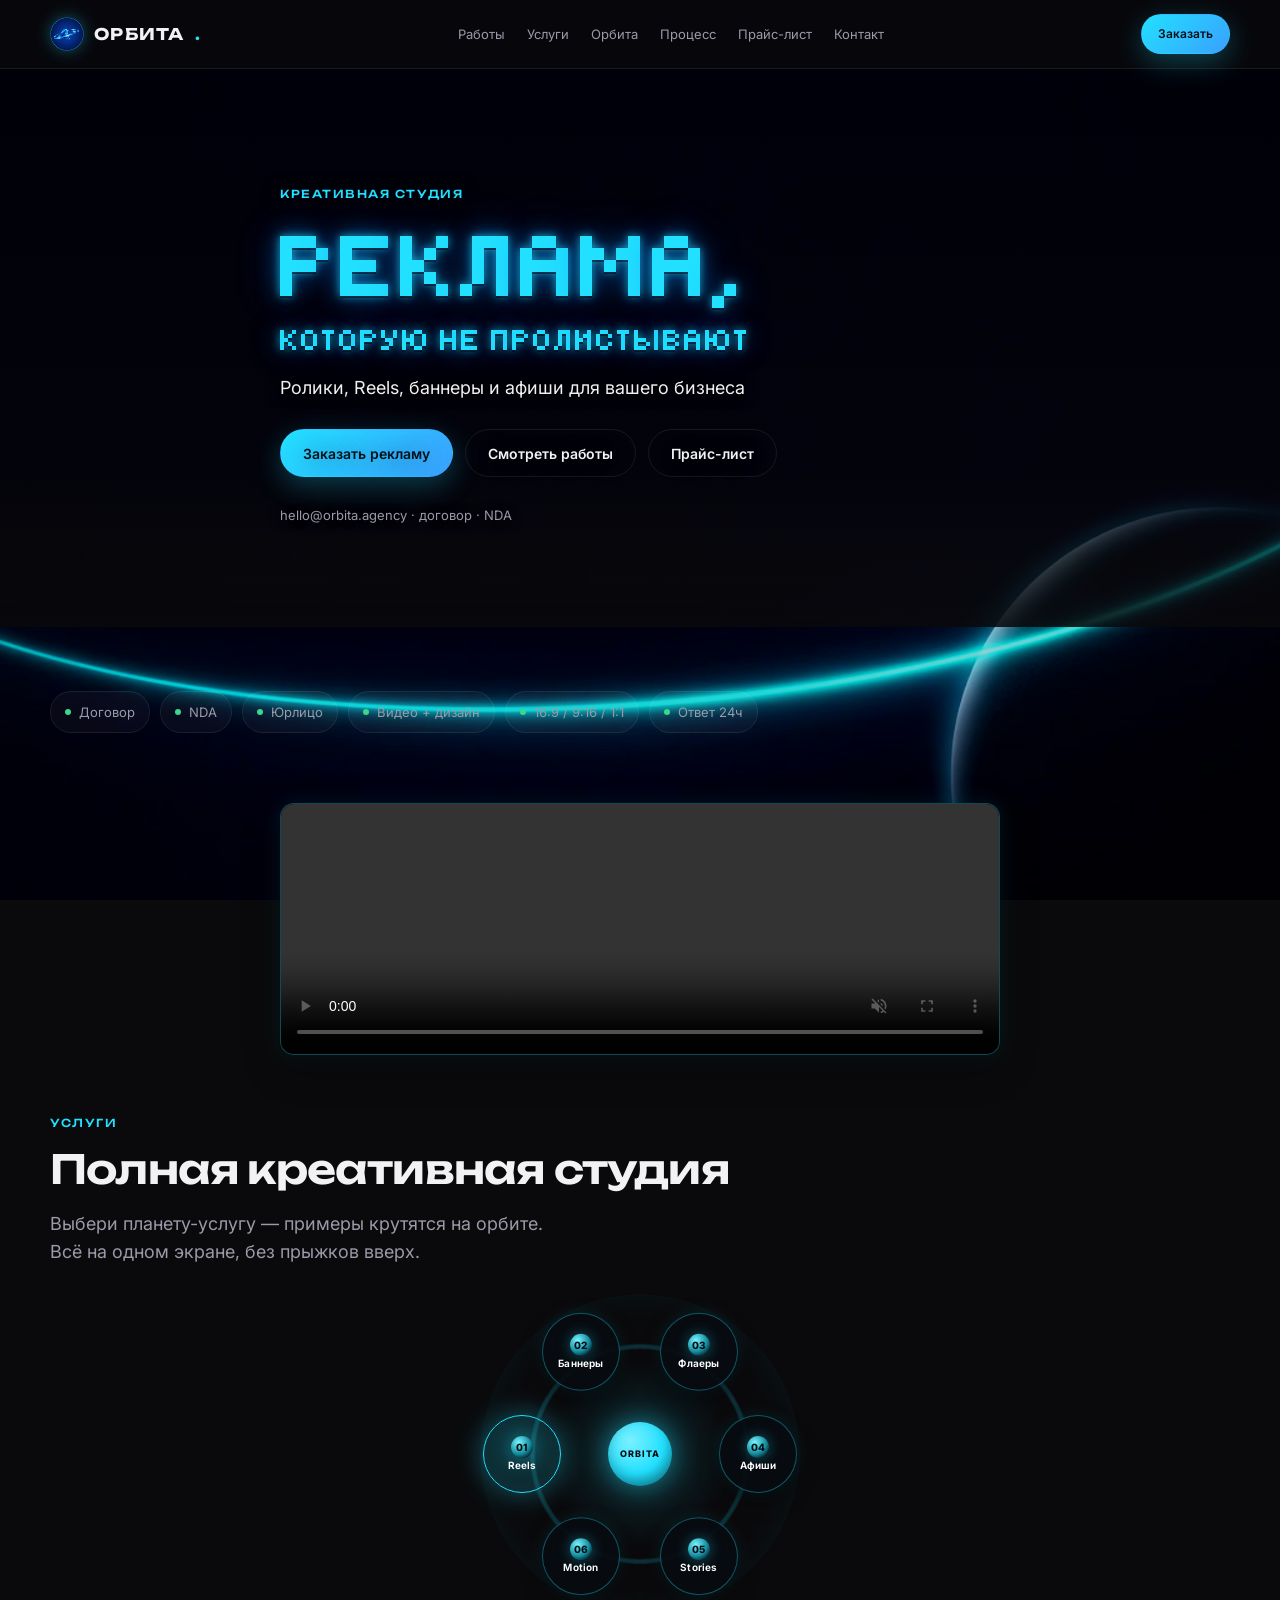
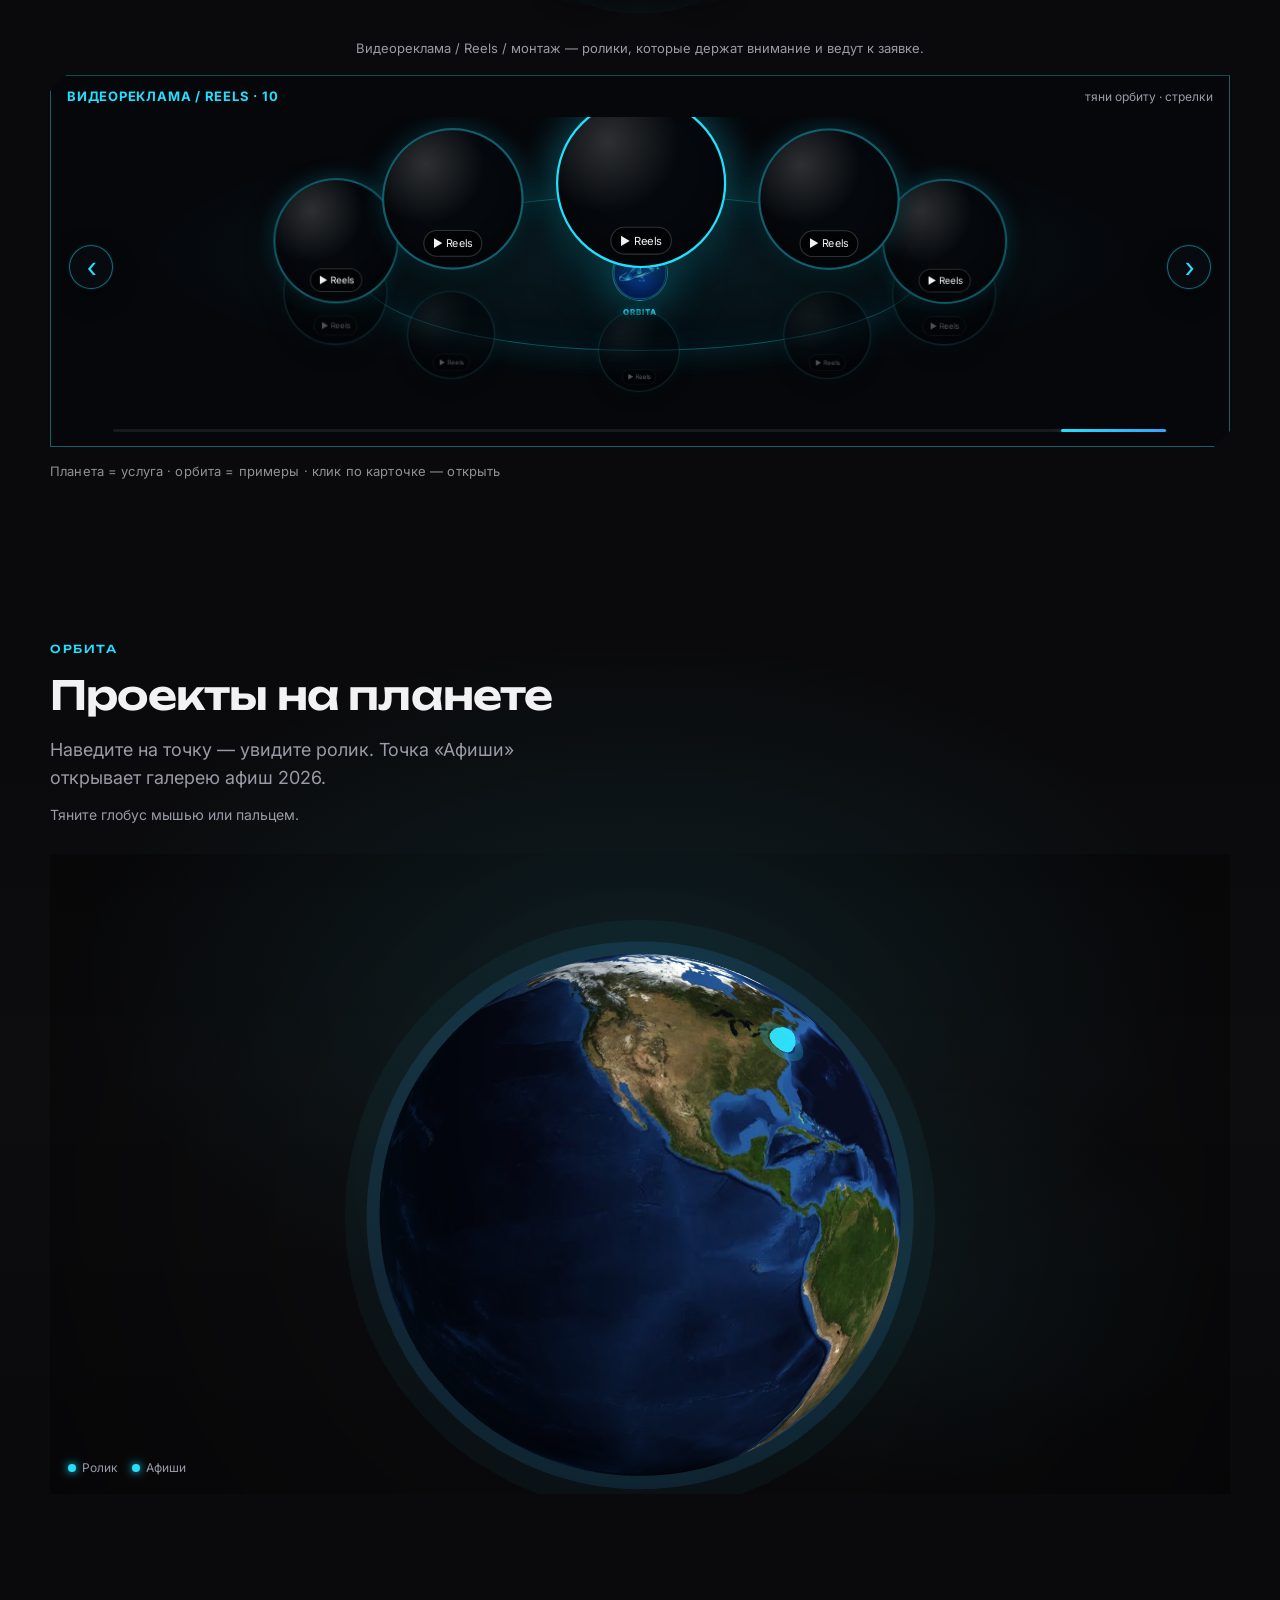
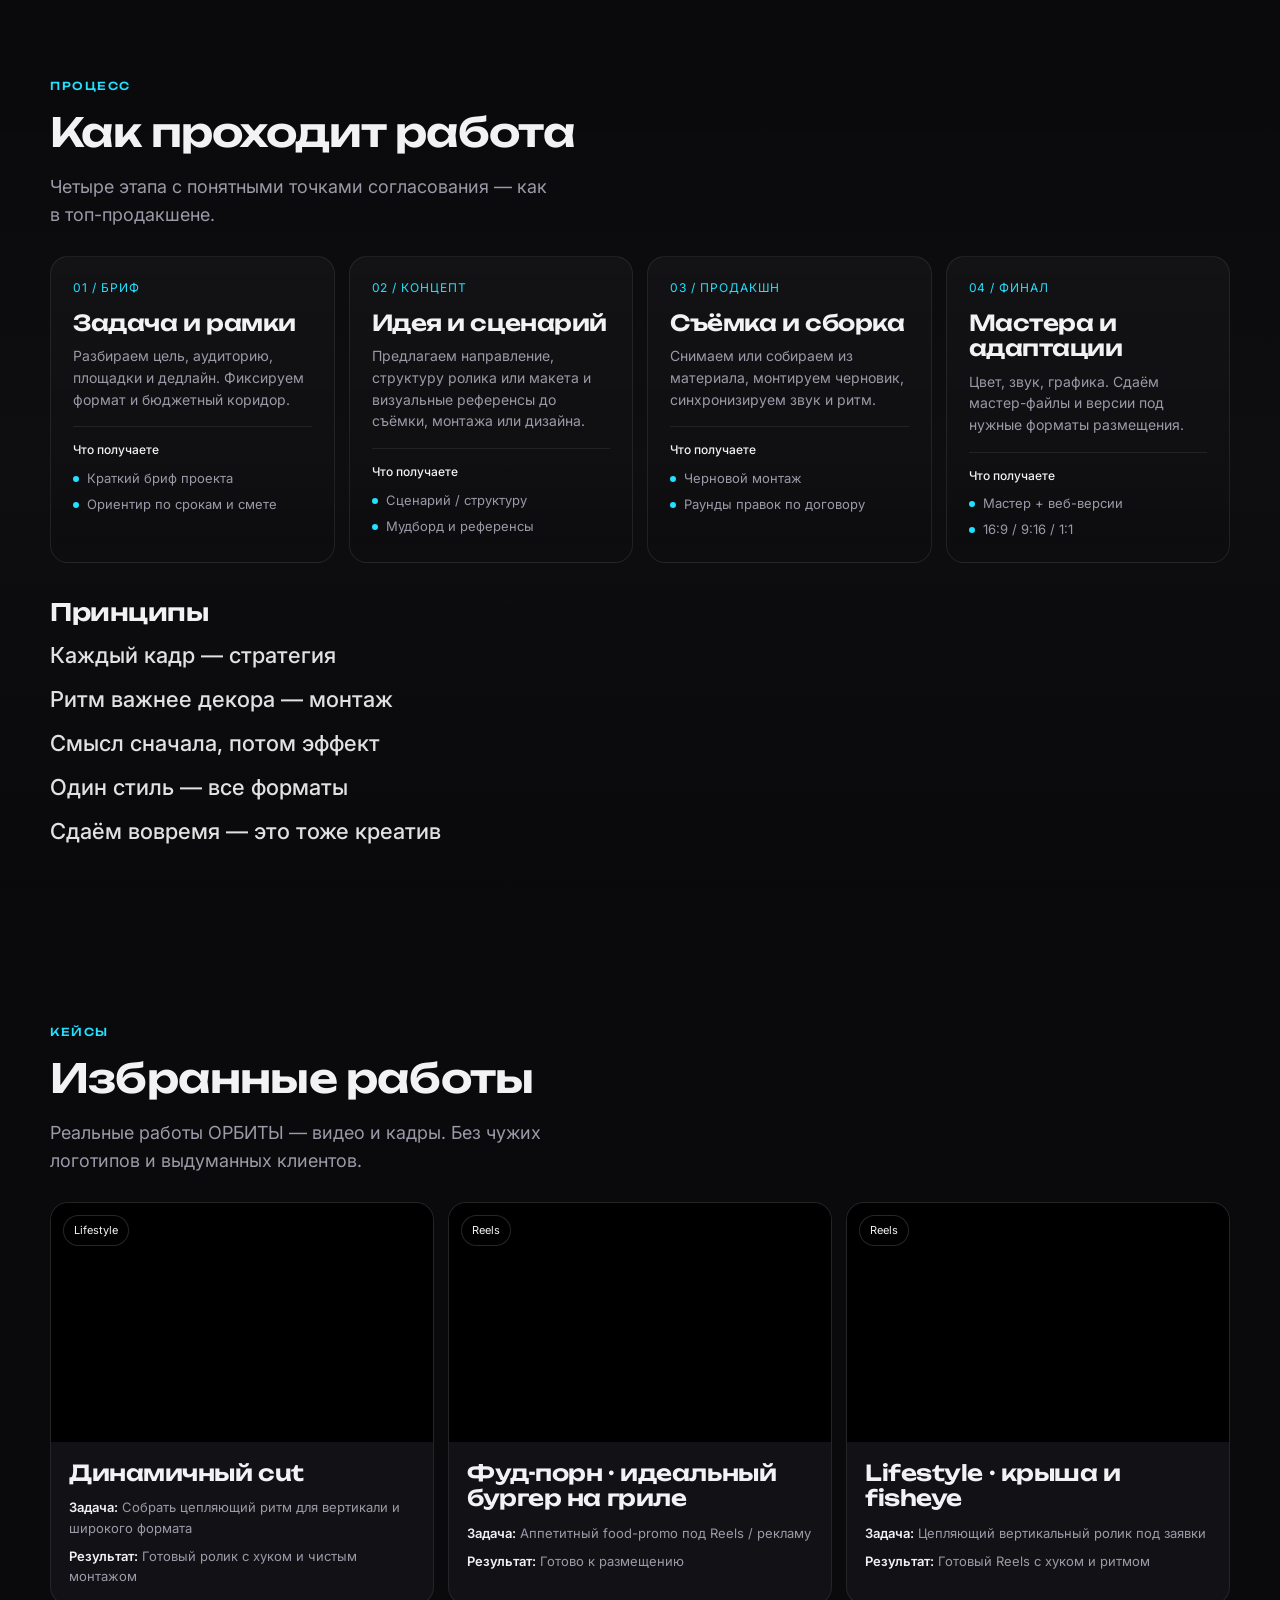
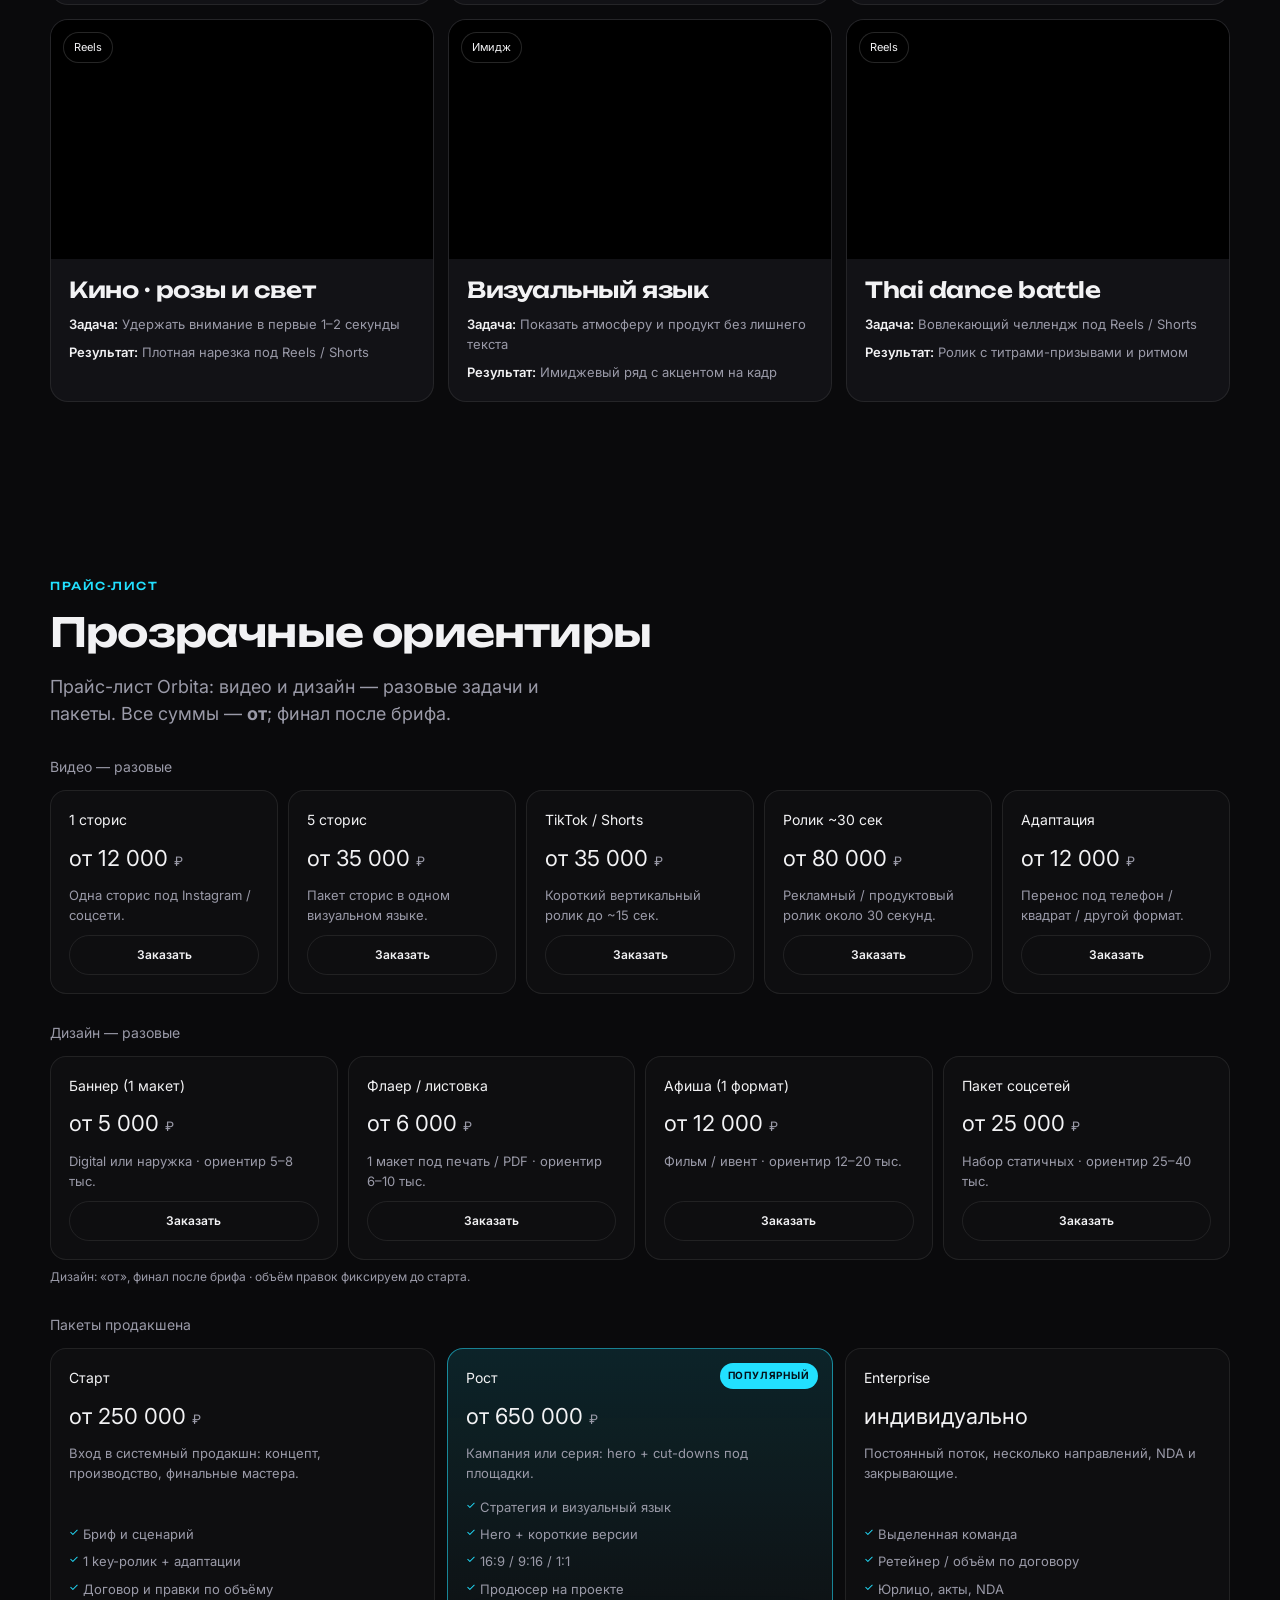
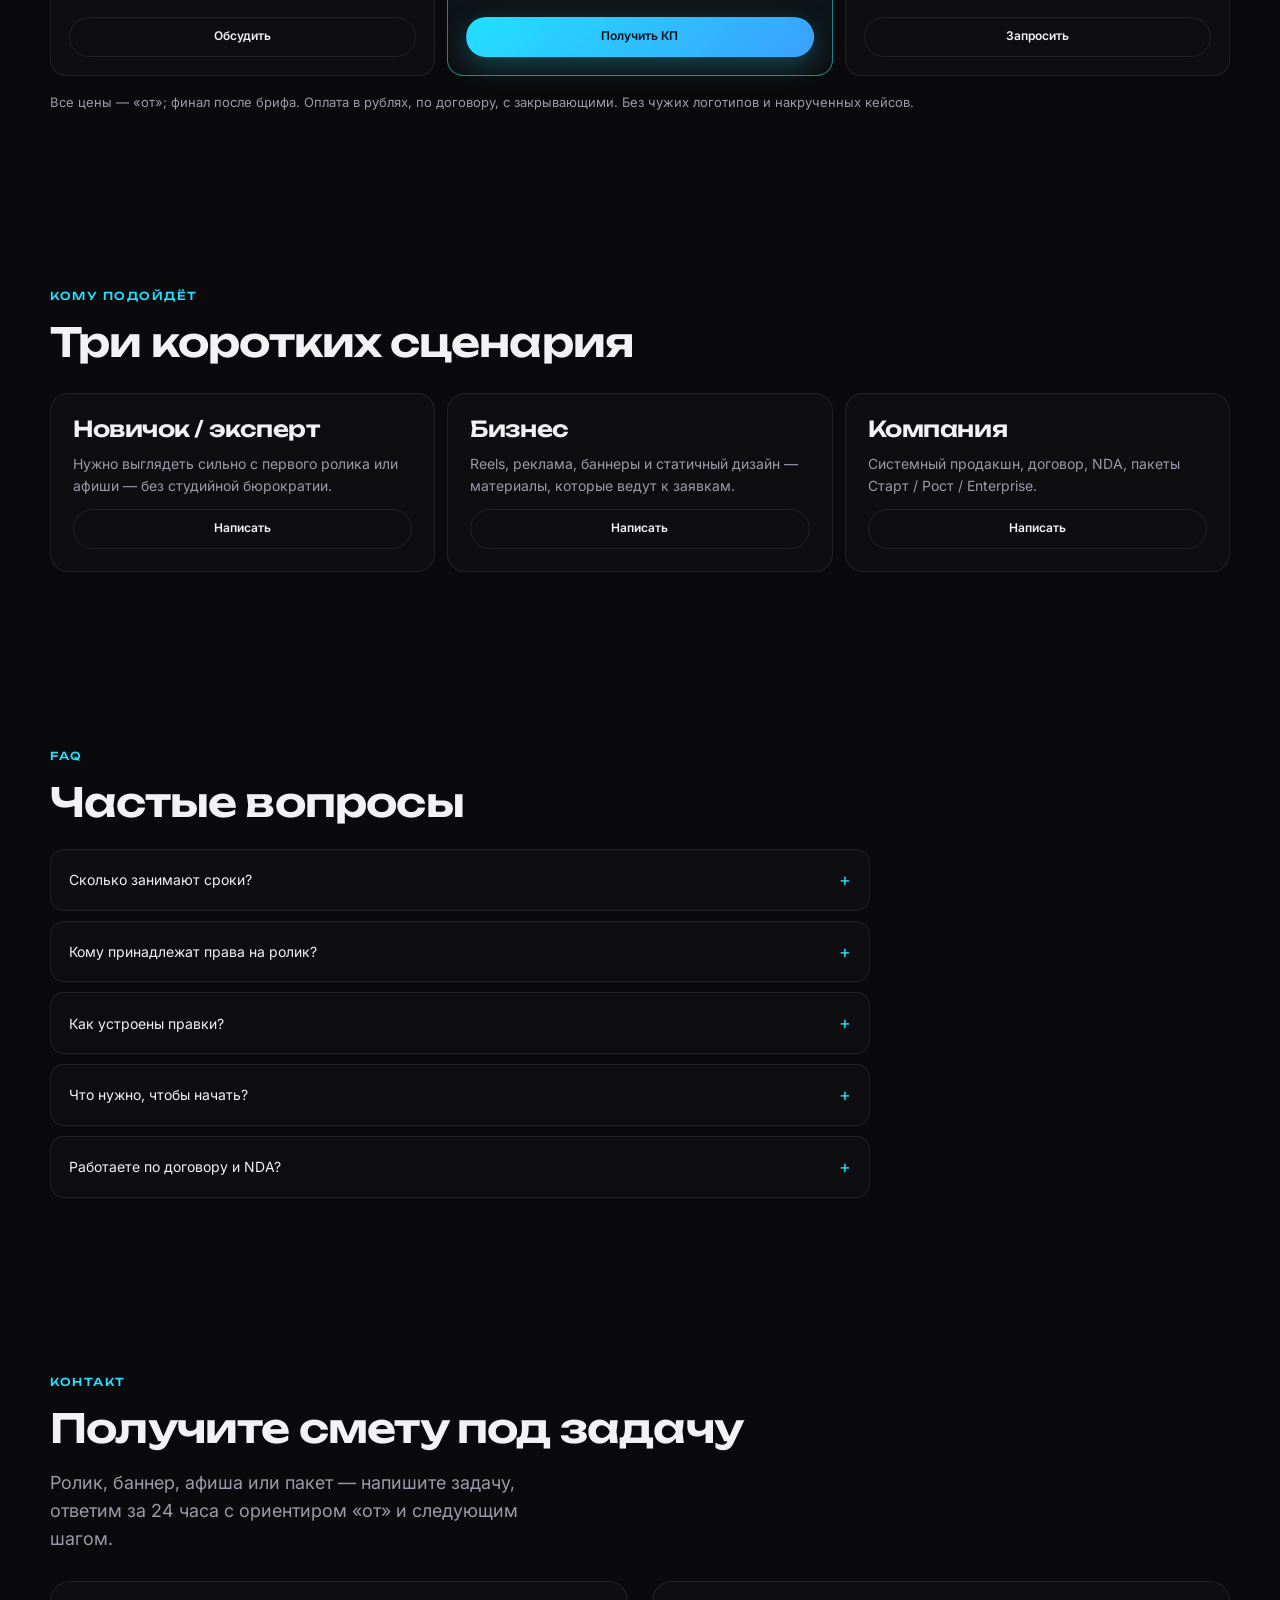
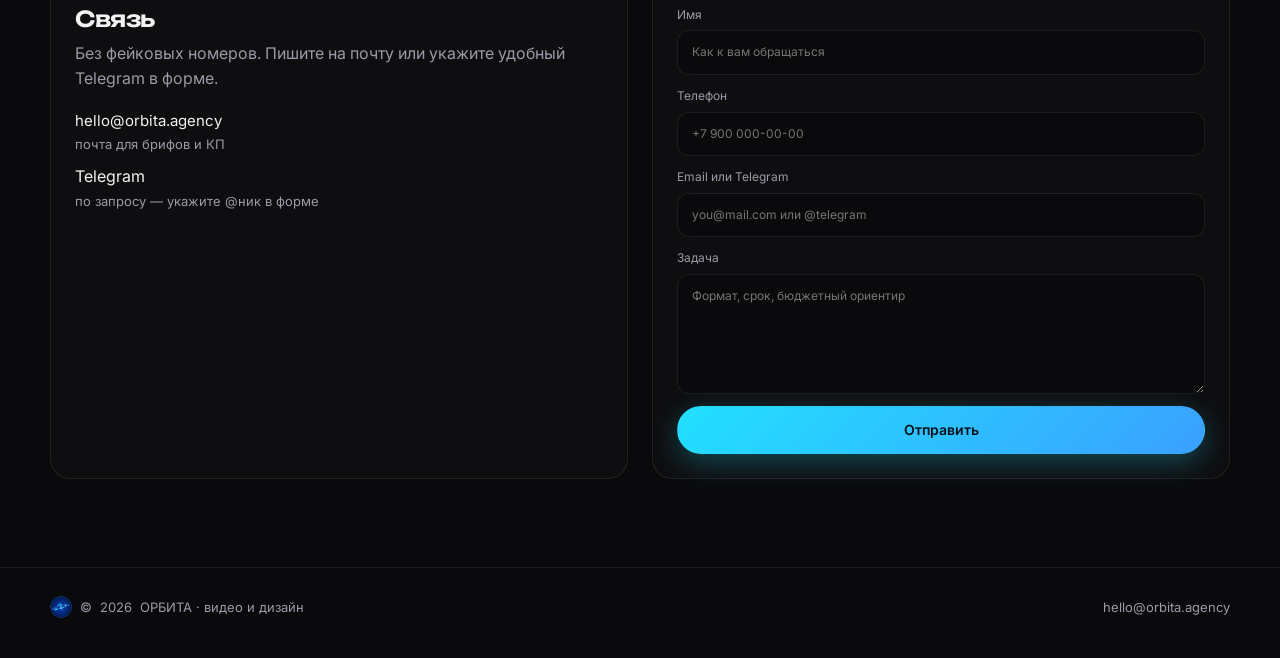
==== index.html @ 7a736981 "Perf pass: video guard (play only when >=25% visible), 720p preview copies, webp images, globe warm-" ====
<!DOCTYPE html><html lang="ru"><head><meta charset="UTF-8">
<meta http-equiv="Cache-Control" content="no-cache, no-store, must-revalidate">
<meta name="orbita-build" content="202609251810">
<meta http-equiv="refresh" content="0; url=orbita-agency.html?v=202609251810">
<script>location.replace("orbita-agency.html?v=202609251810"+location.search.replace(/^\?/,"&")+location.hash);</script></head>
<body style="background:#07070a;display:flex;min-height:100vh;align-items:center;justify-content:center;font-family:system-ui">
<a style="color:#22e0ff" href="orbita-agency.html?v=202609251810">Открыть · 202609251810</a></body></html>
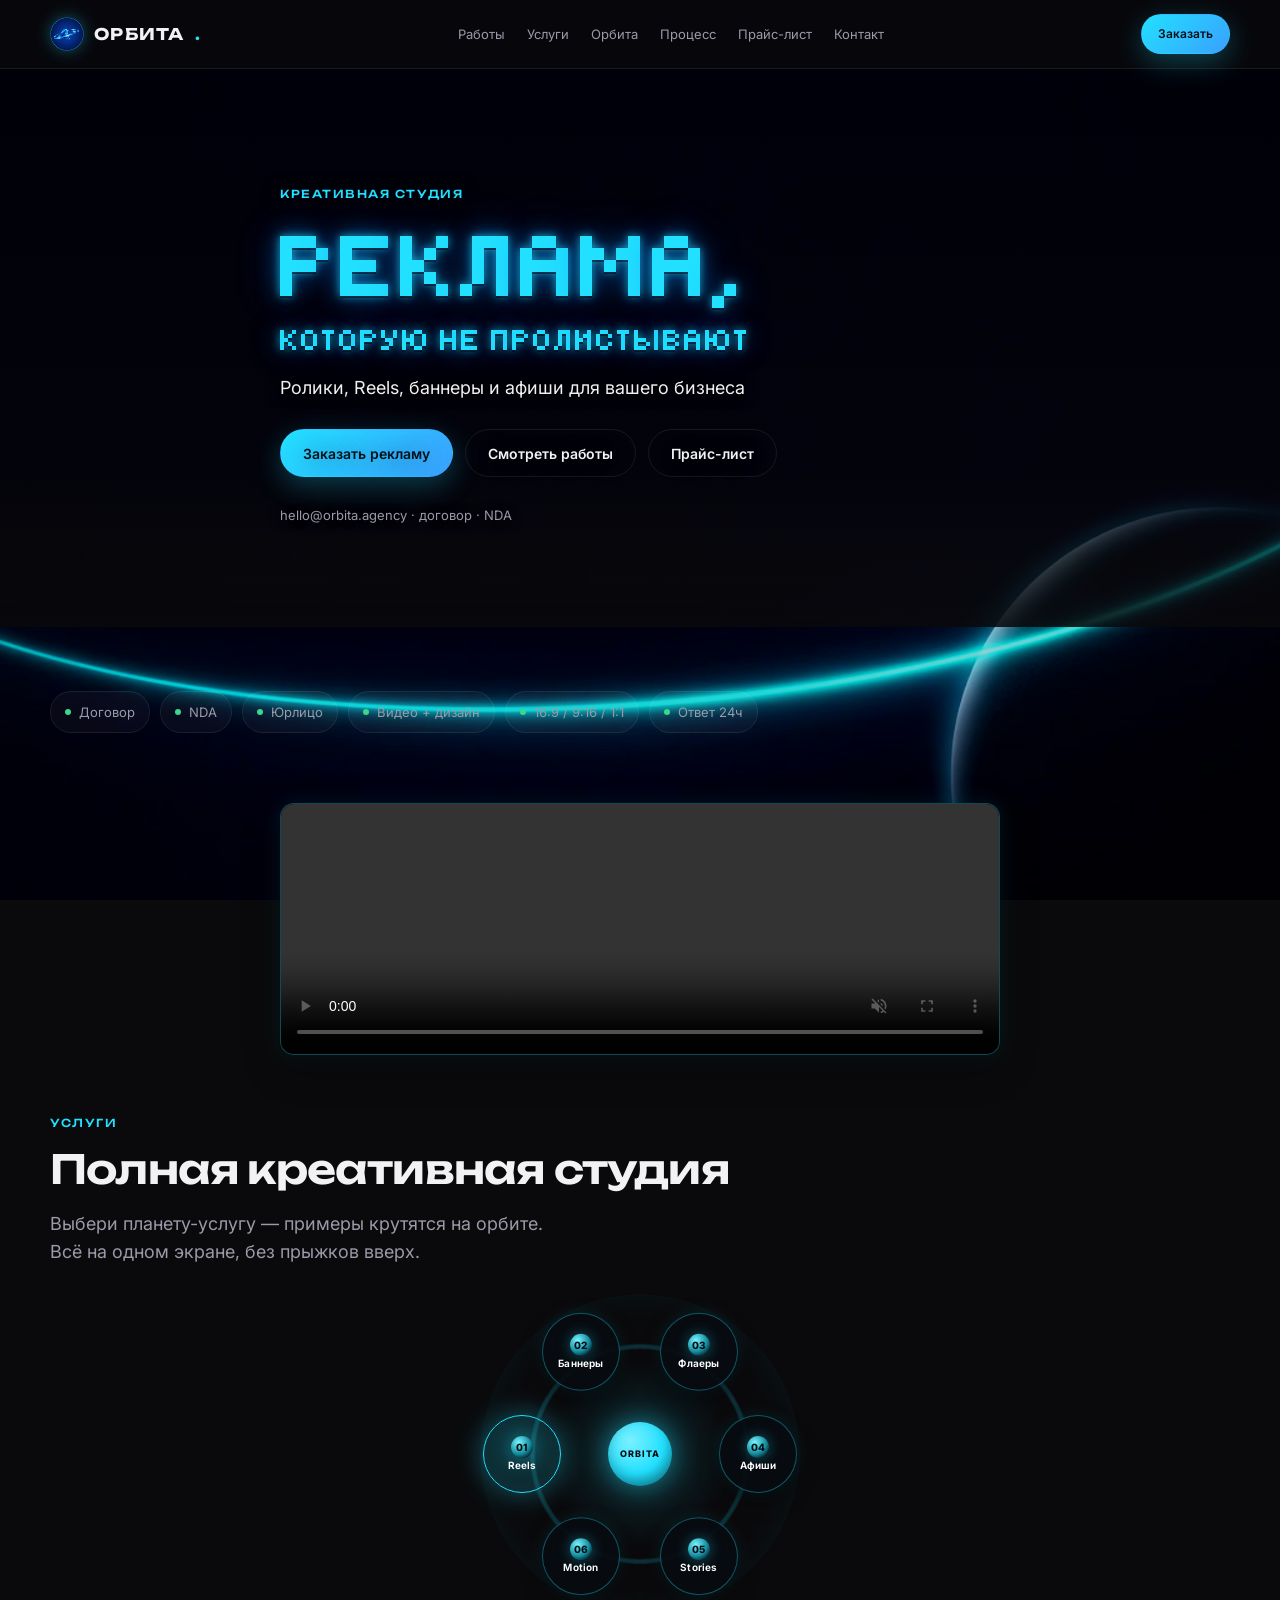
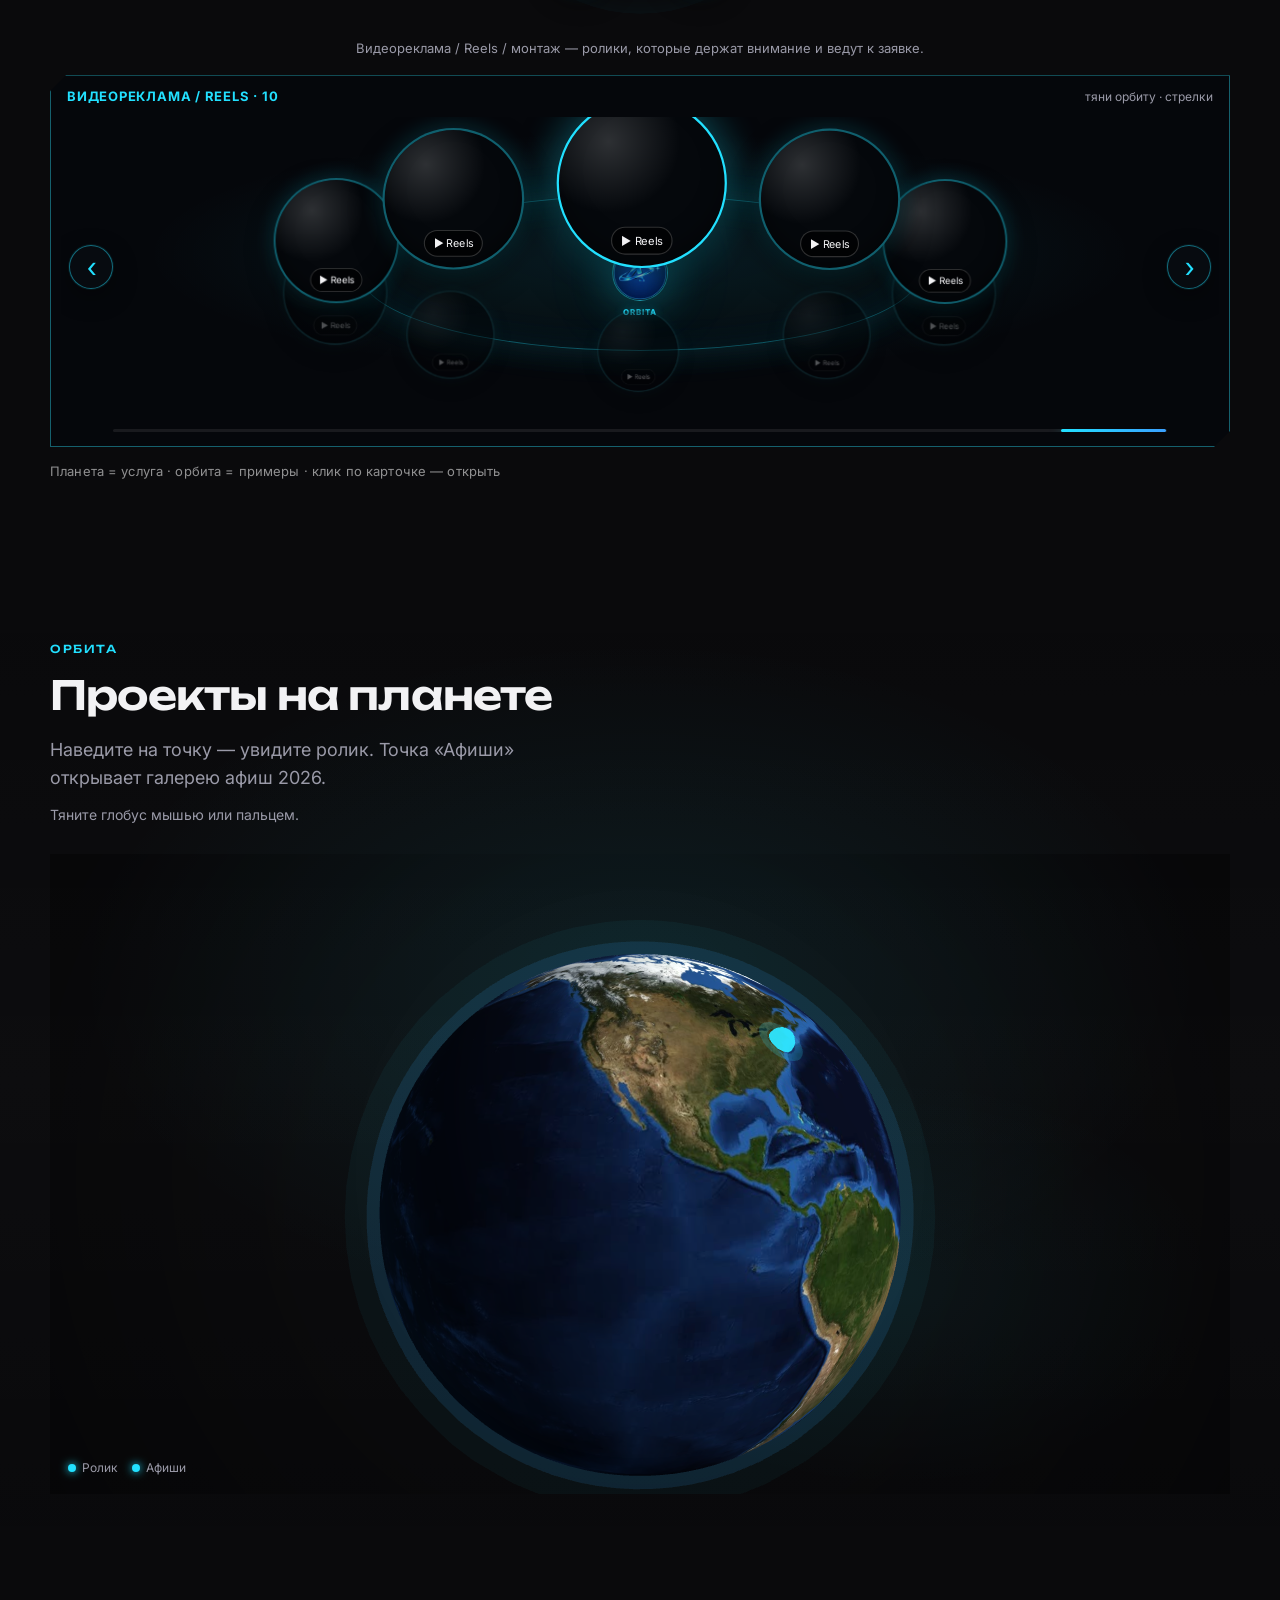
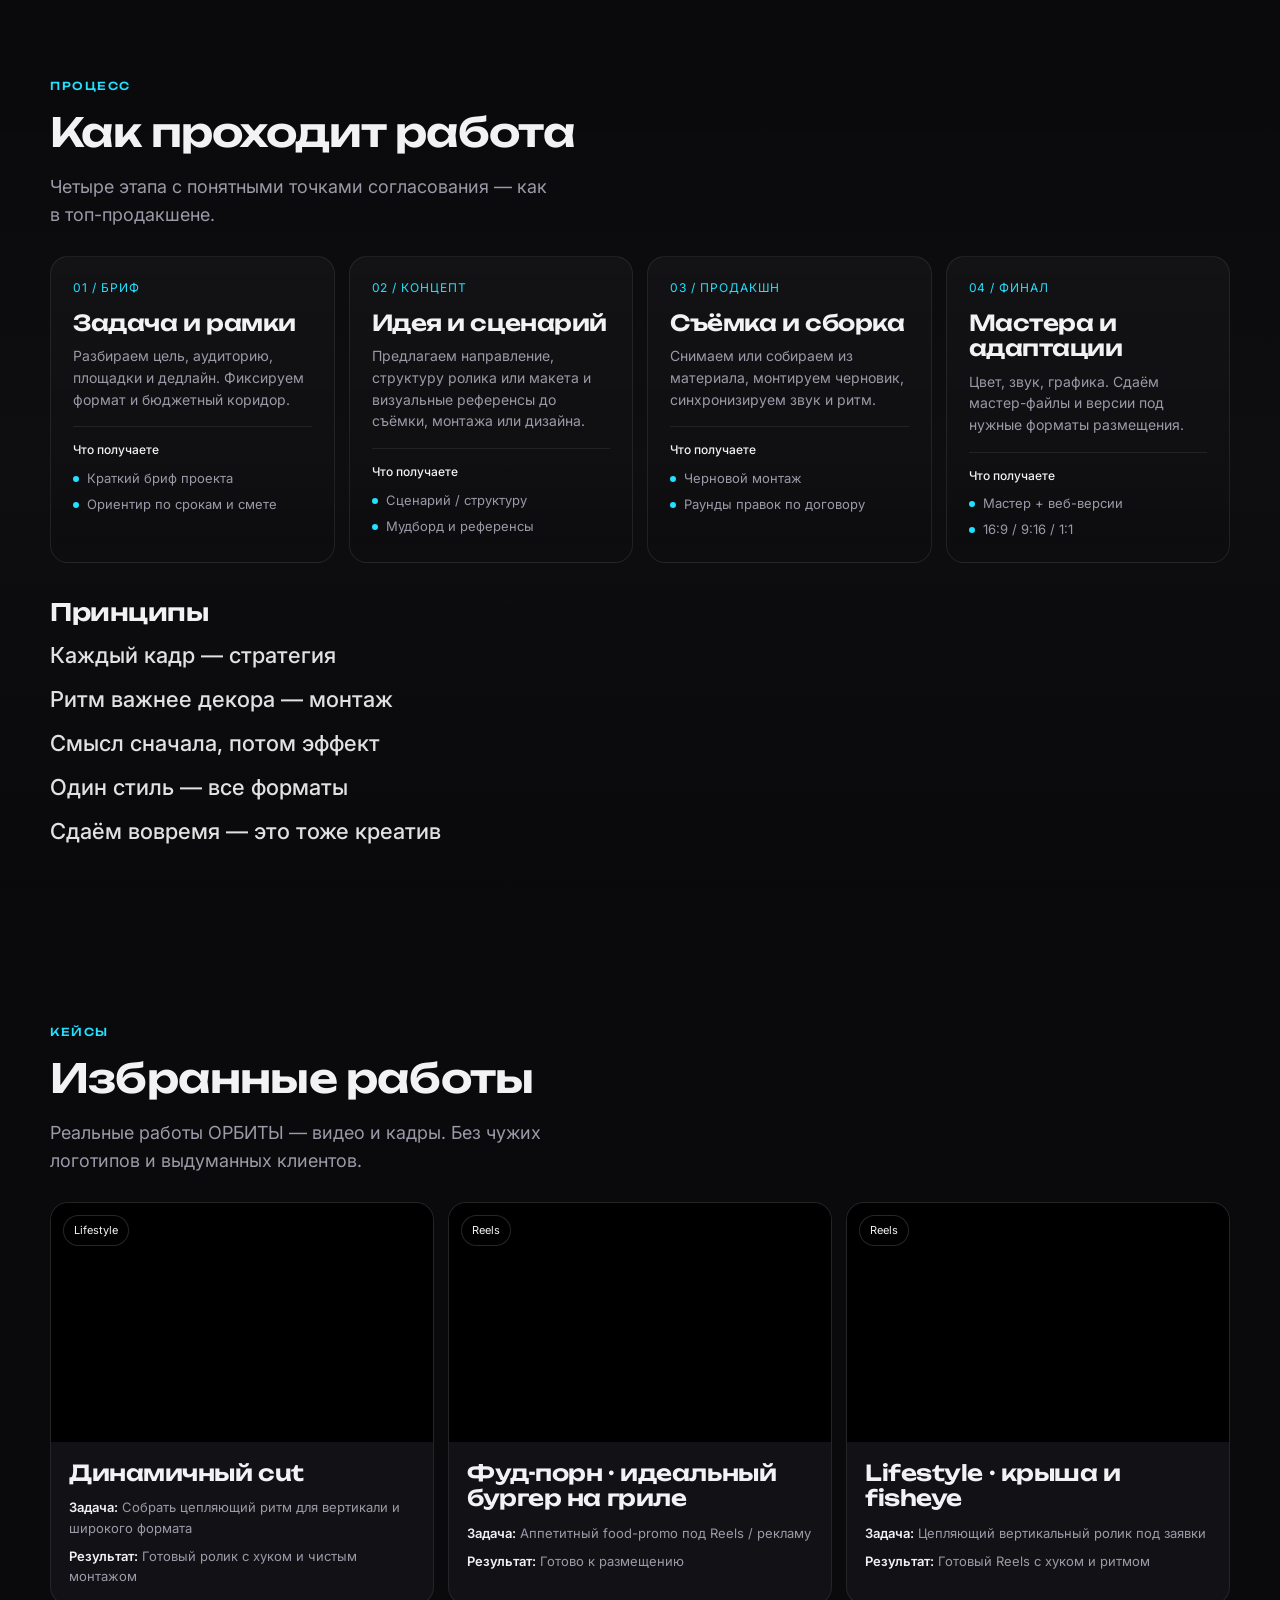
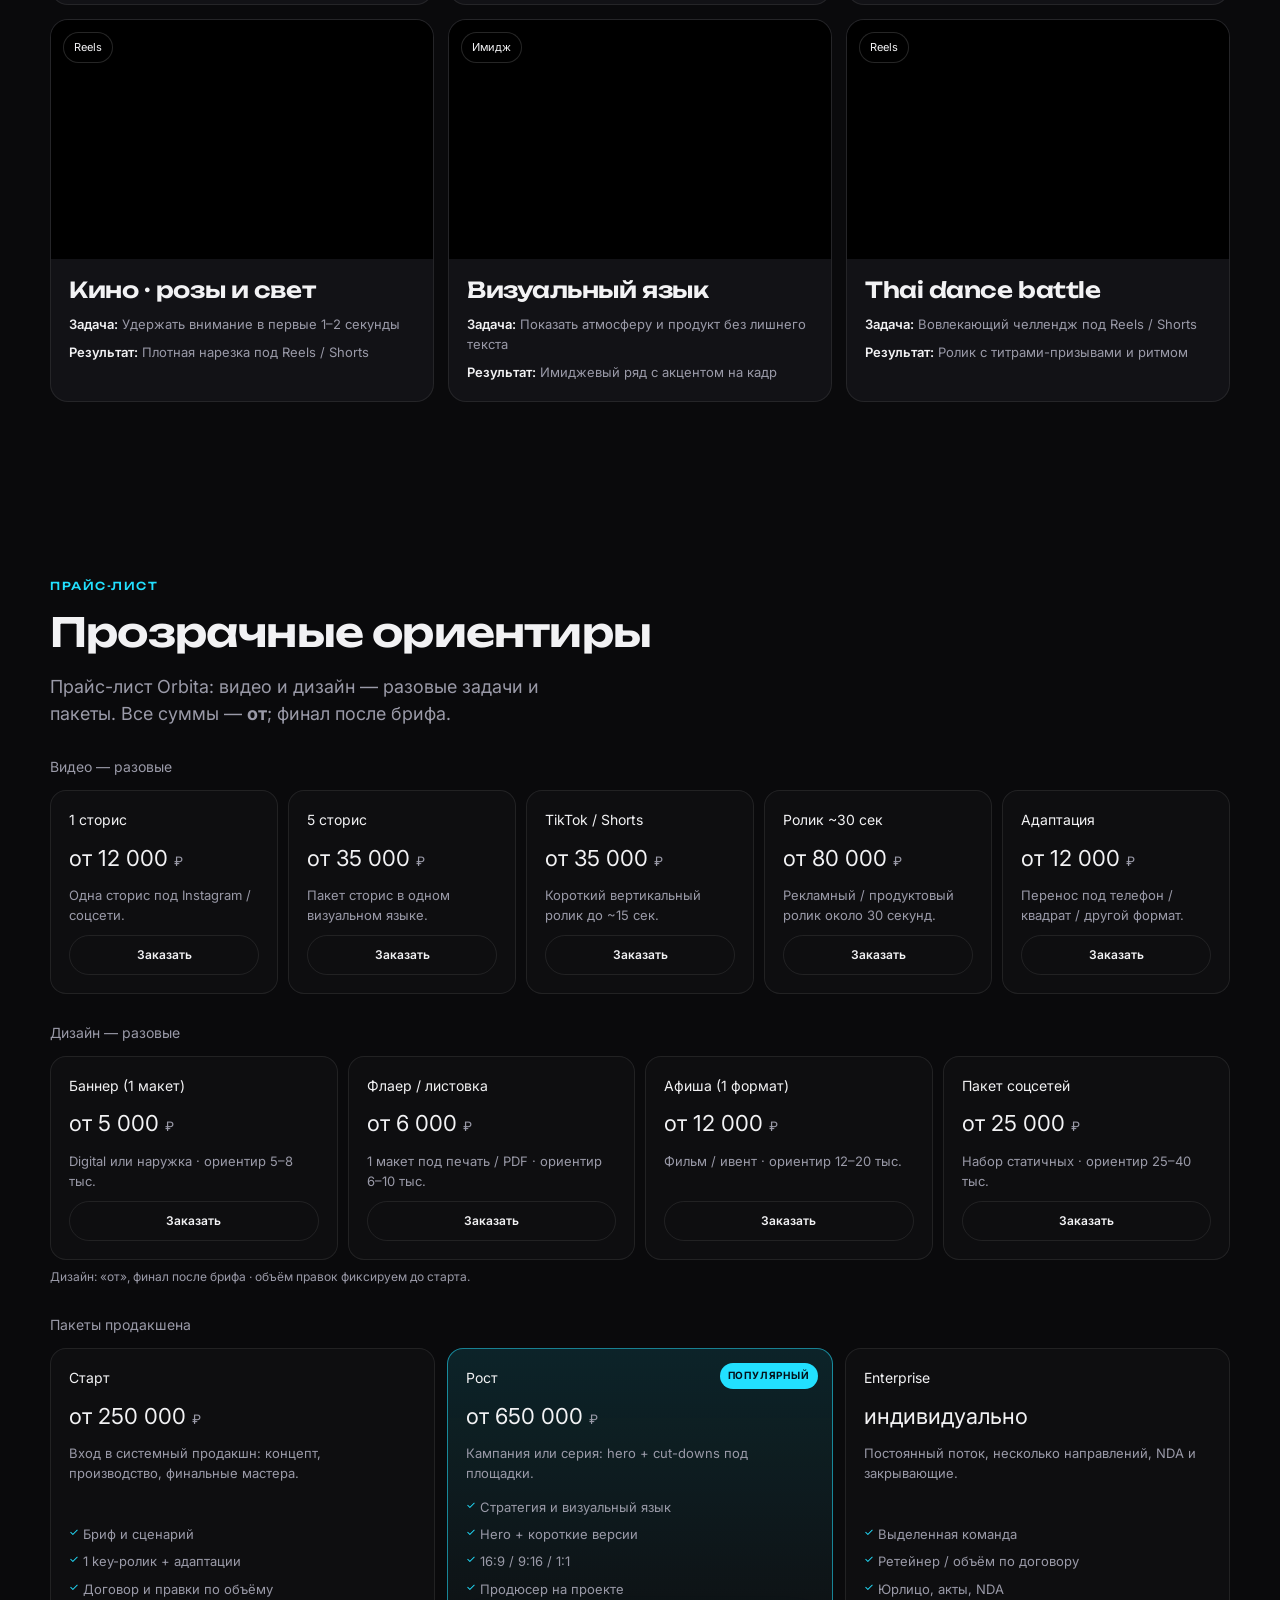
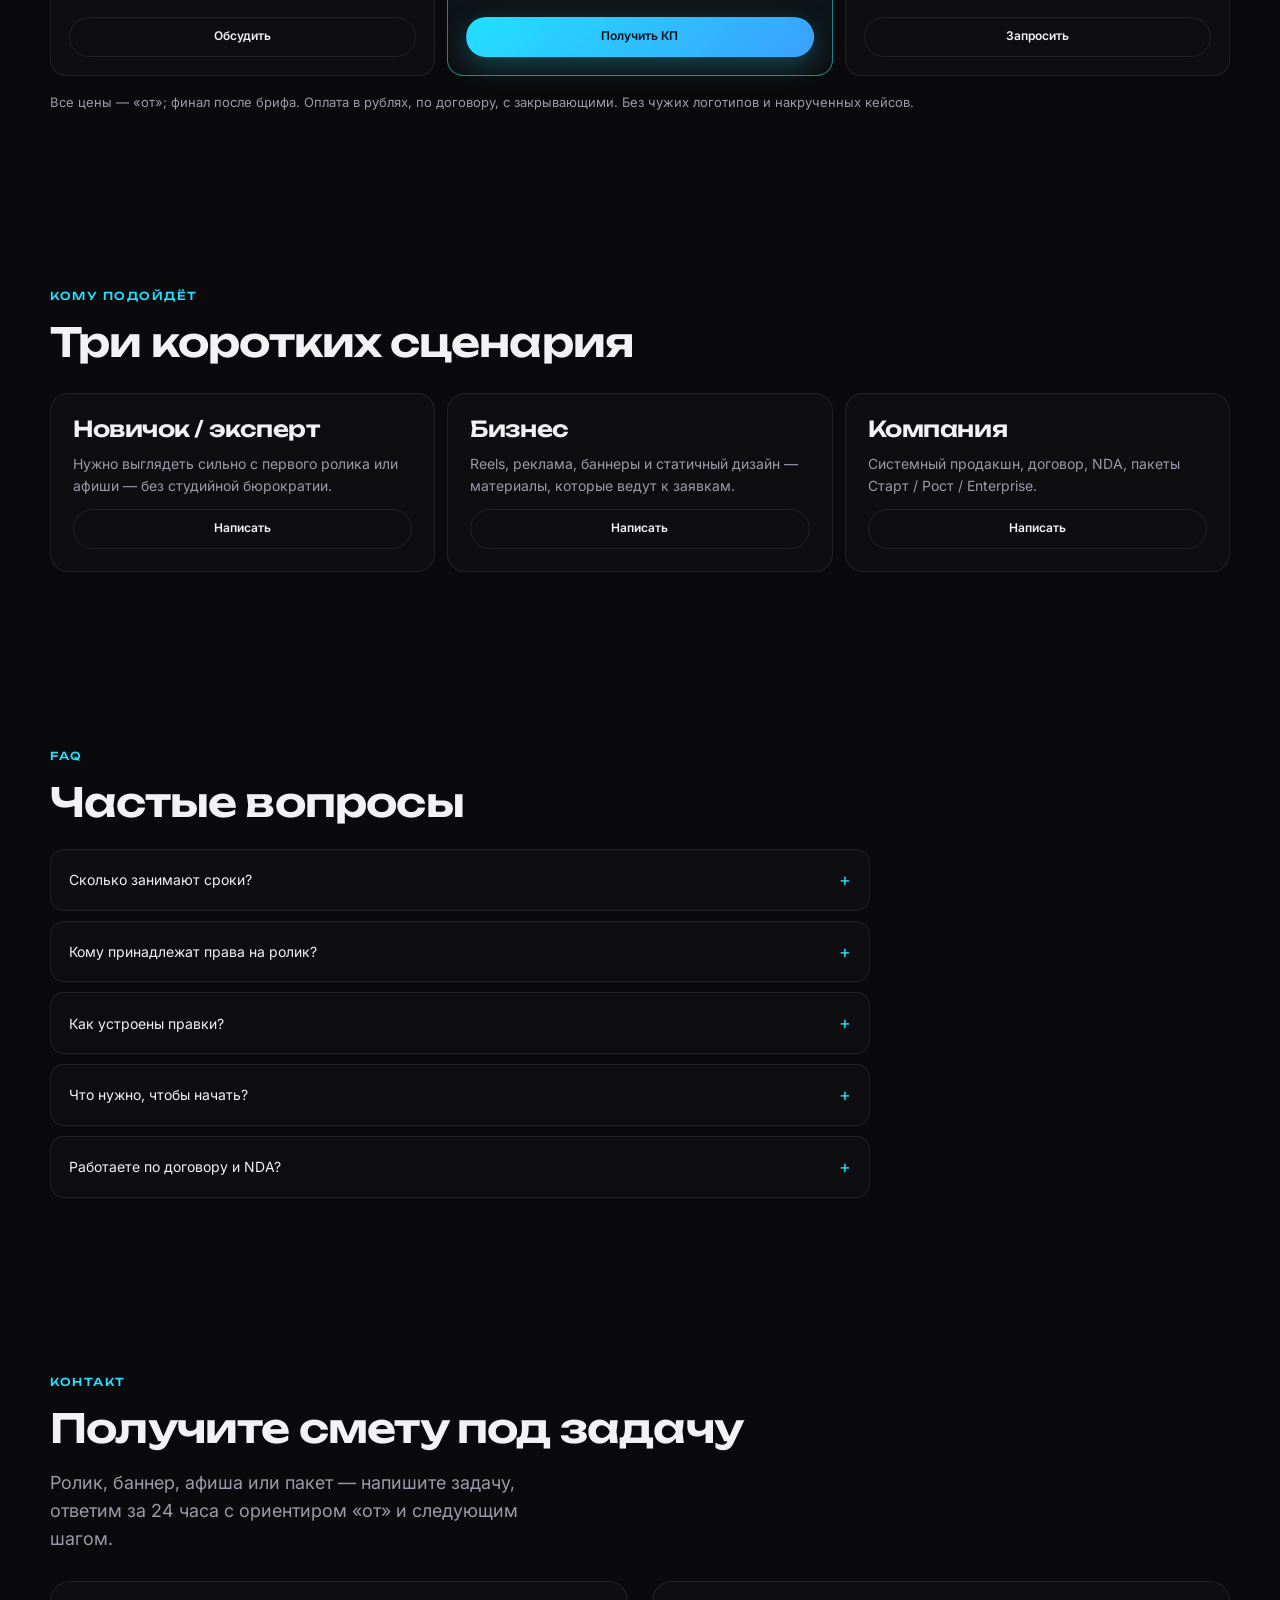
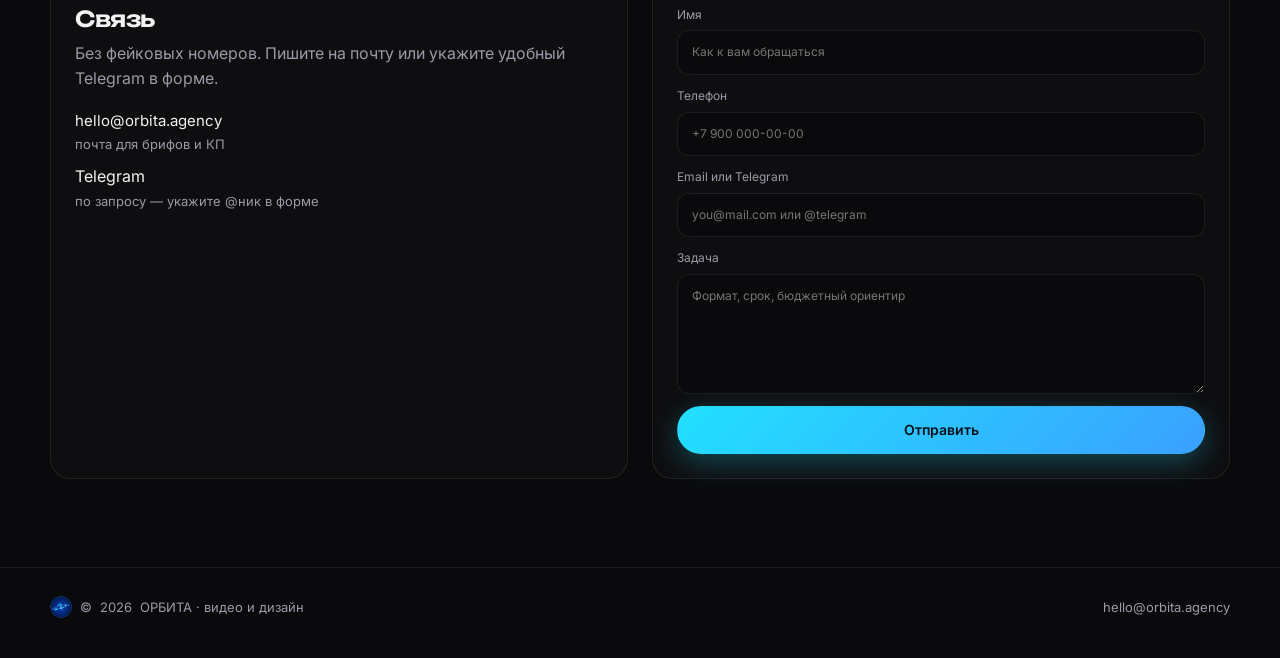
==== commit e37b9741: "Globe warm-up on first user input; ttBrand a11y name; bust 202609251820" ====
--- a/index.html
+++ b/index.html
@@ -1,7 +1,7 @@
 <!DOCTYPE html><html lang="ru"><head><meta charset="UTF-8">
 <meta http-equiv="Cache-Control" content="no-cache, no-store, must-revalidate">
-<meta name="orbita-build" content="202609251810">
-<meta http-equiv="refresh" content="0; url=orbita-agency.html?v=202609251810">
-<script>location.replace("orbita-agency.html?v=202609251810"+location.search.replace(/^\?/,"&")+location.hash);</script></head>
+<meta name="orbita-build" content="202609251820">
+<meta http-equiv="refresh" content="0; url=orbita-agency.html?v=202609251820">
+<script>location.replace("orbita-agency.html?v=202609251820"+location.search.replace(/^\?/,"&")+location.hash);</script></head>
 <body style="background:#07070a;display:flex;min-height:100vh;align-items:center;justify-content:center;font-family:system-ui">
-<a style="color:#22e0ff" href="orbita-agency.html?v=202609251810">Открыть · 202609251810</a></body></html>
+<a style="color:#22e0ff" href="orbita-agency.html?v=202609251820">Открыть · 202609251820</a></body></html>
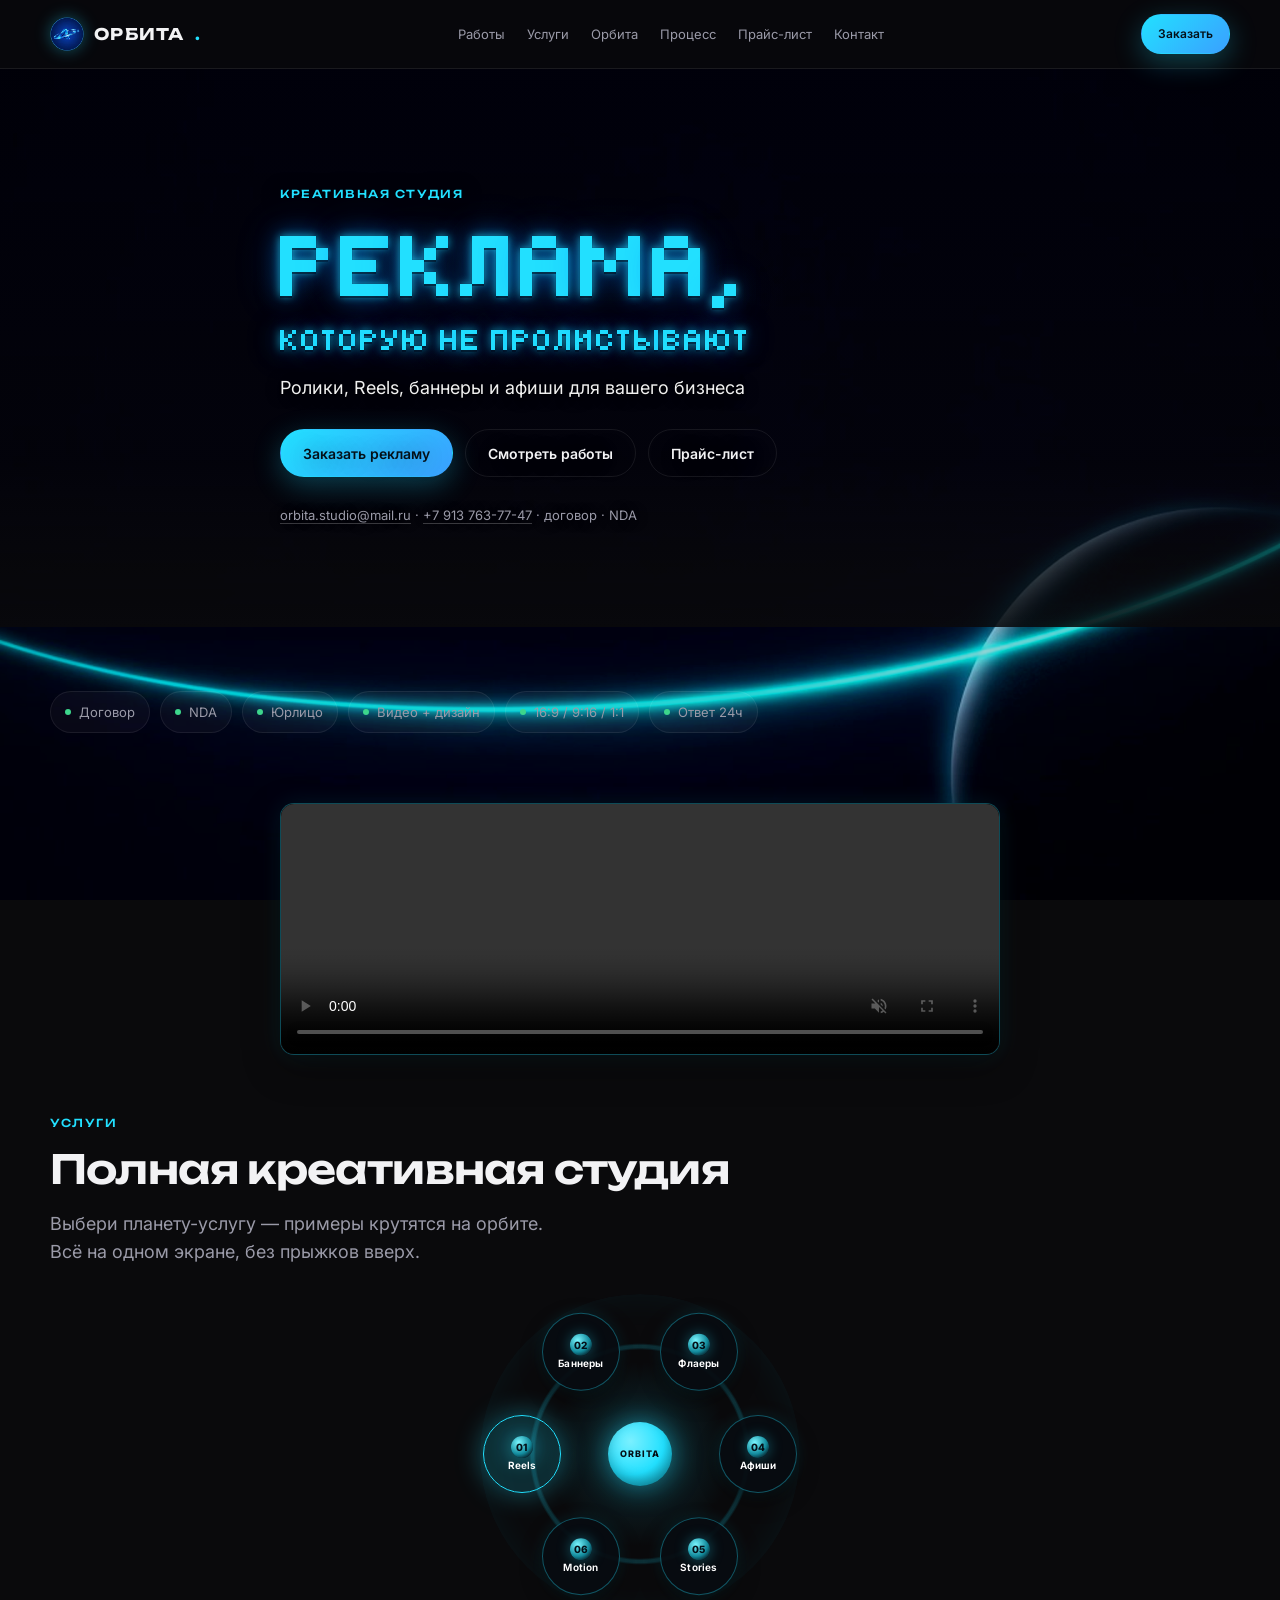
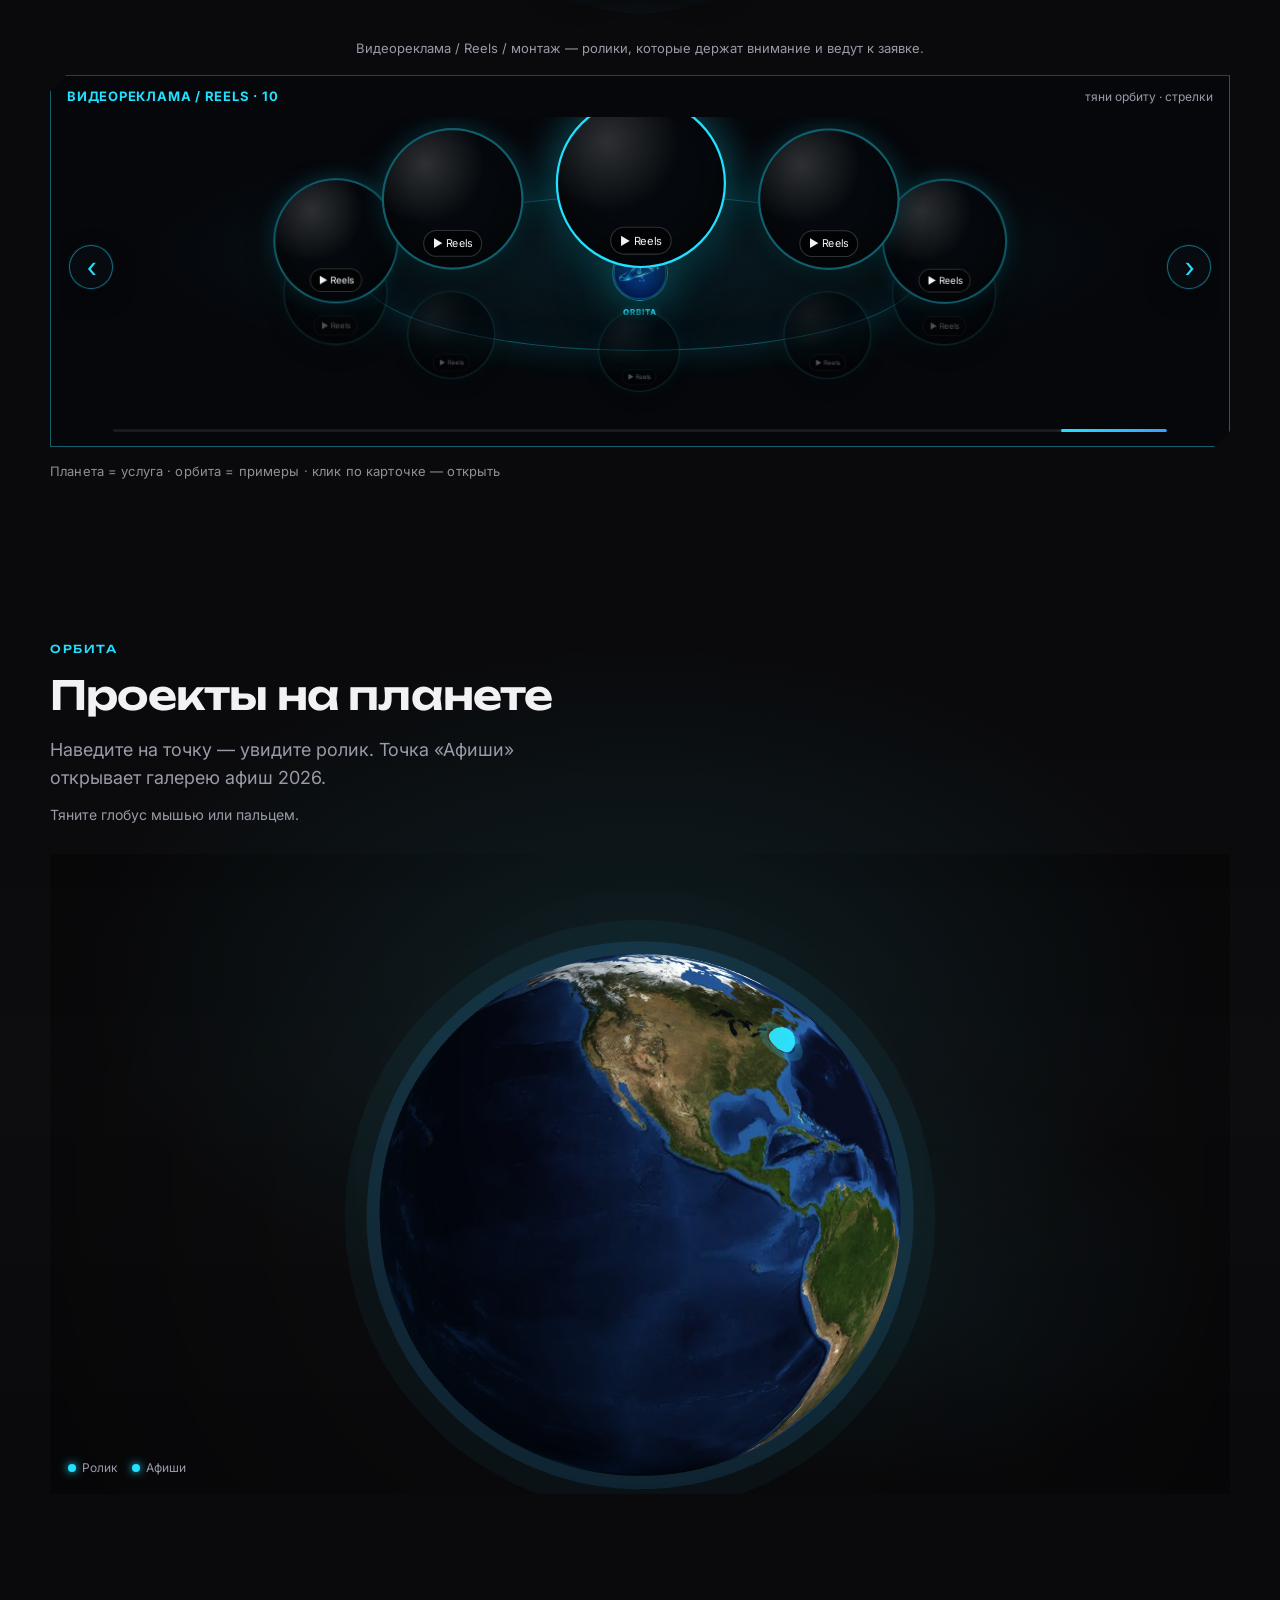
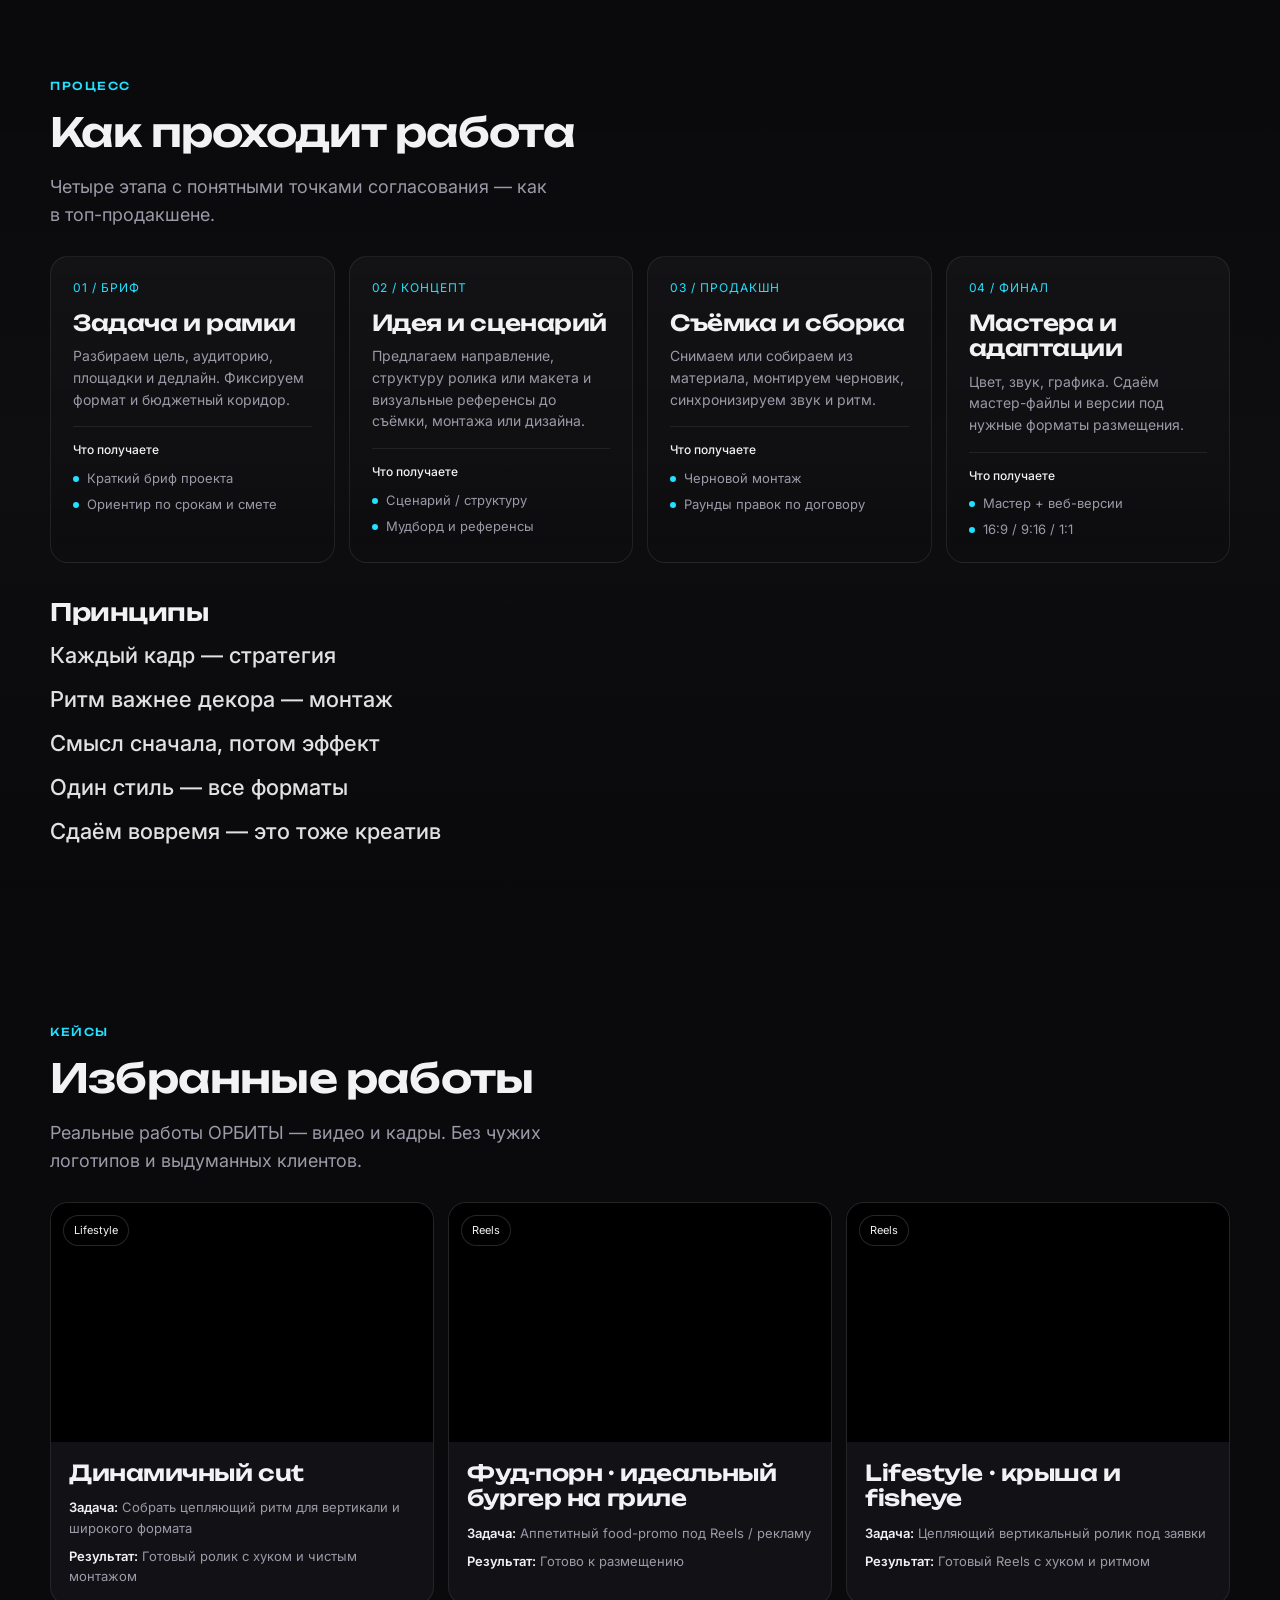
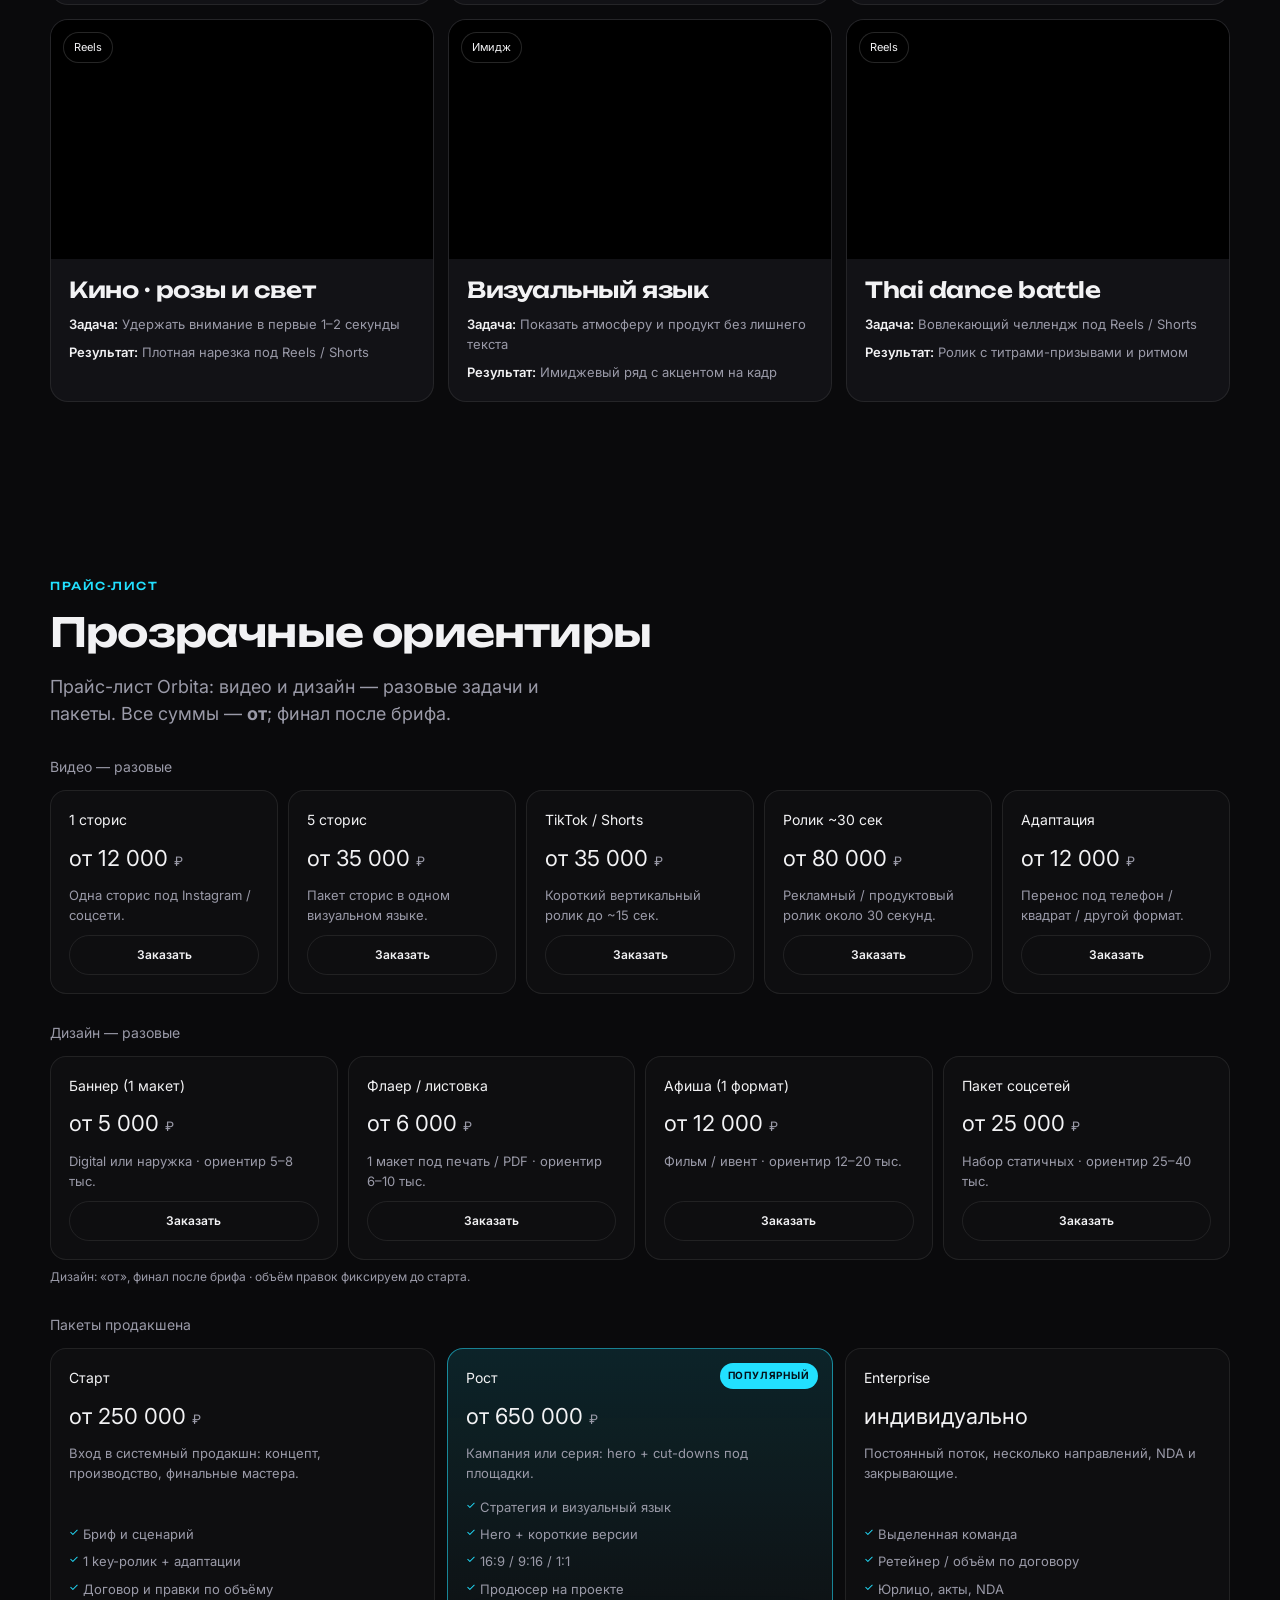
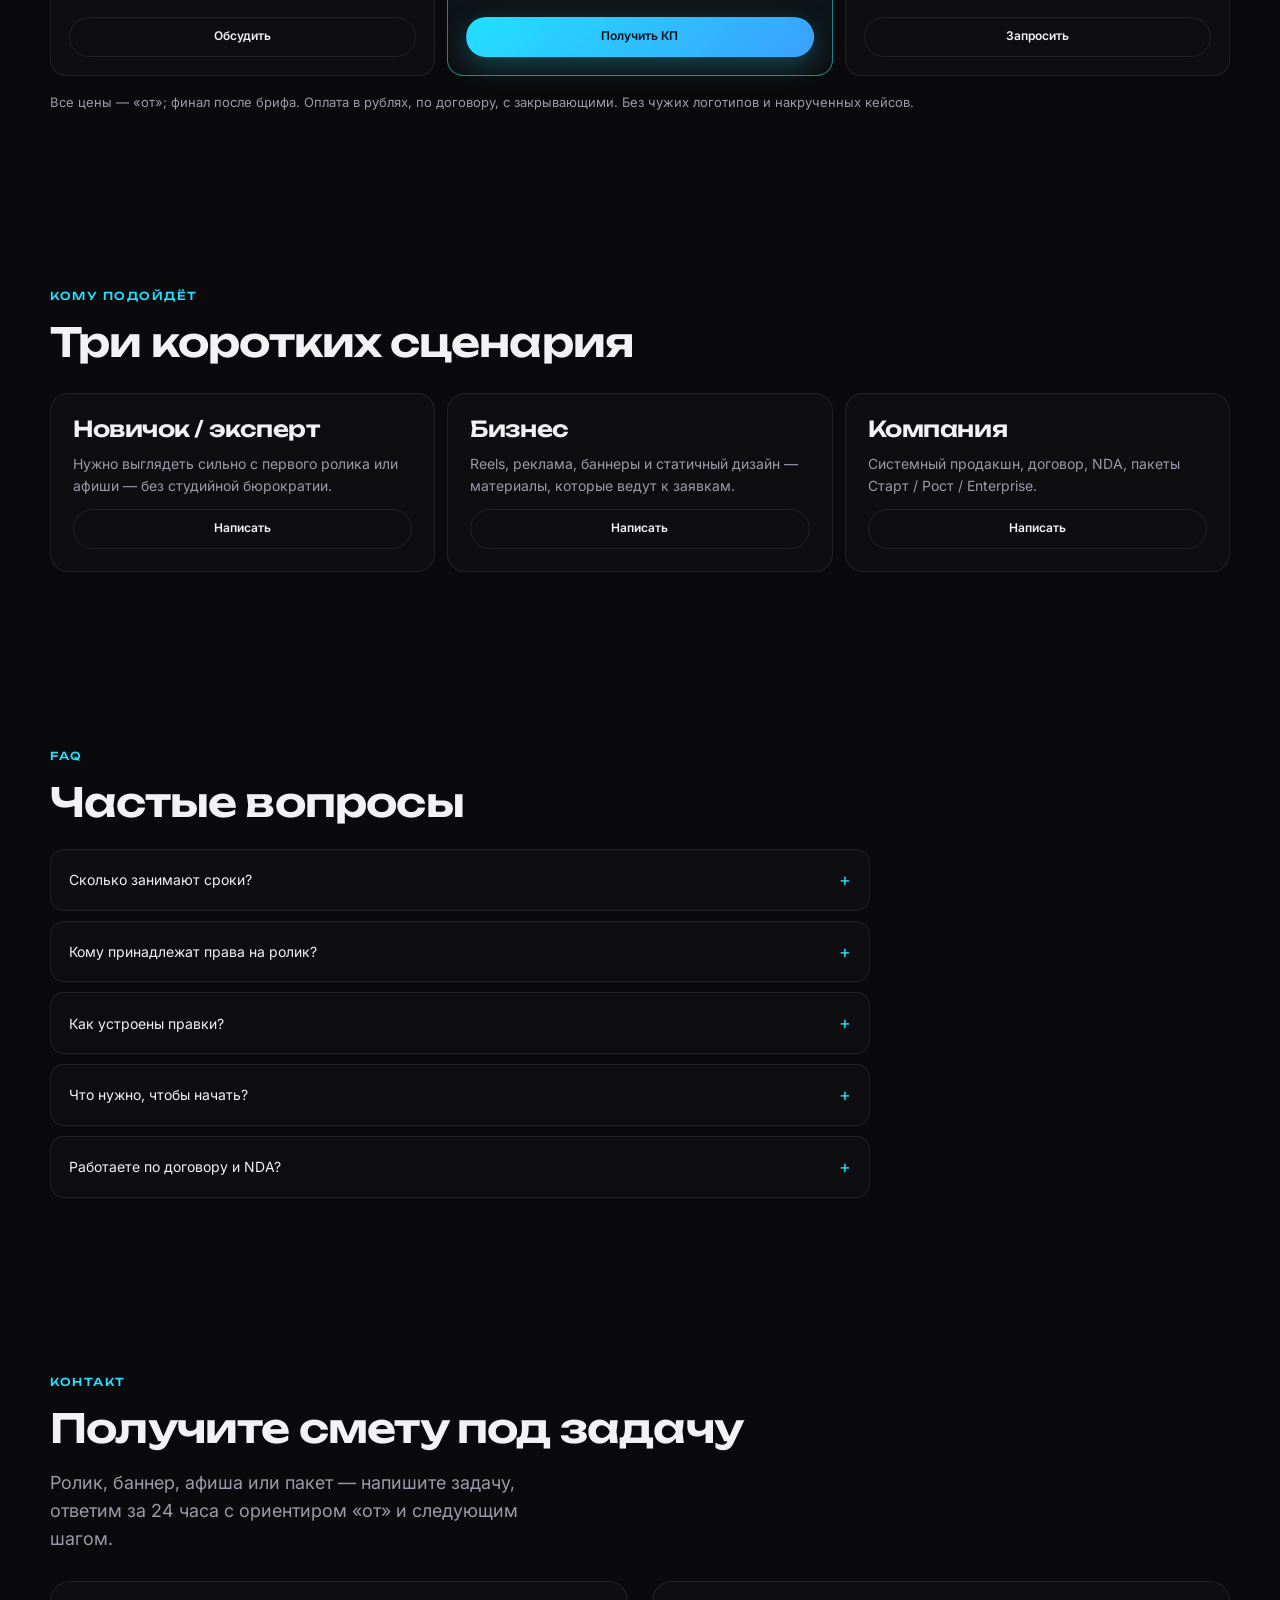
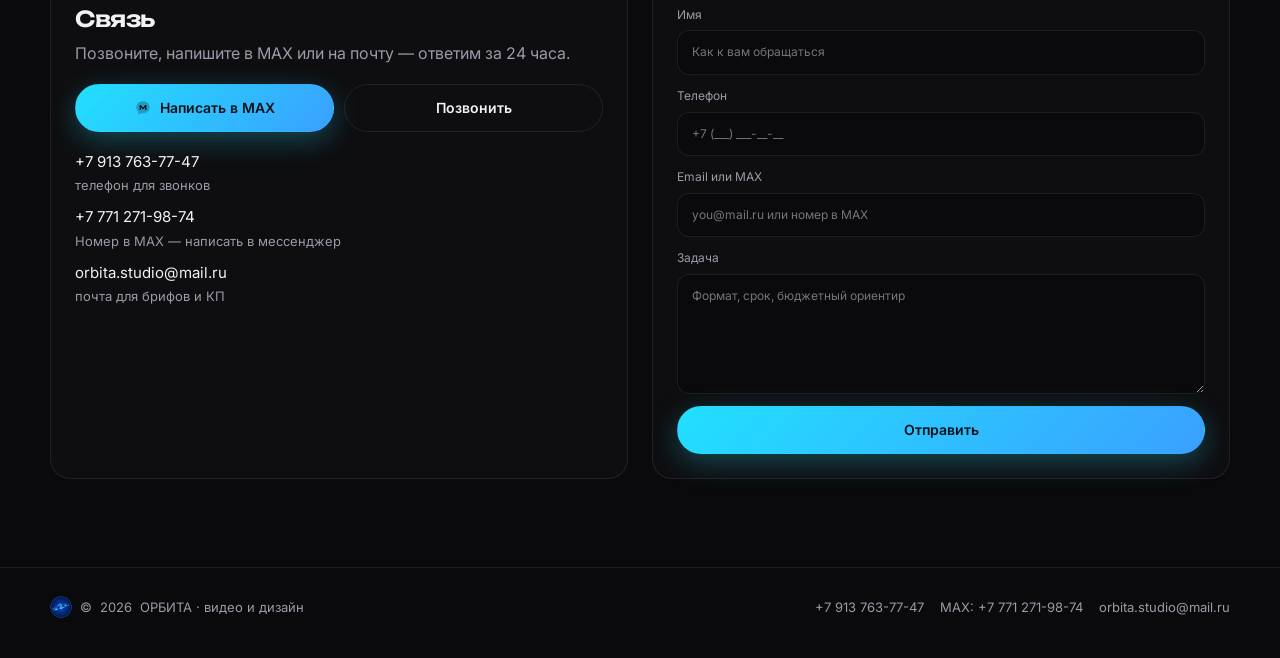
==== commit b84e7483: "Real contacts: phone, MAX, orbita.studio@mail.ru; remove WhatsApp/Telegram and placeholder email; bu" ====
--- a/index.html
+++ b/index.html
@@ -1,7 +1,7 @@
 <!DOCTYPE html><html lang="ru"><head><meta charset="UTF-8">
 <meta http-equiv="Cache-Control" content="no-cache, no-store, must-revalidate">
-<meta name="orbita-build" content="202609251820">
-<meta http-equiv="refresh" content="0; url=orbita-agency.html?v=202609251820">
-<script>location.replace("orbita-agency.html?v=202609251820"+location.search.replace(/^\?/,"&")+location.hash);</script></head>
+<meta name="orbita-build" content="202609251835">
+<meta http-equiv="refresh" content="0; url=orbita-agency.html?v=202609251835">
+<script>location.replace("orbita-agency.html?v=202609251835"+location.search.replace(/^\?/,"&")+location.hash);</script></head>
 <body style="background:#07070a;display:flex;min-height:100vh;align-items:center;justify-content:center;font-family:system-ui">
-<a style="color:#22e0ff" href="orbita-agency.html?v=202609251820">Открыть · 202609251820</a></body></html>
+<a style="color:#22e0ff" href="orbita-agency.html?v=202609251835">Открыть · 202609251835</a></body></html>
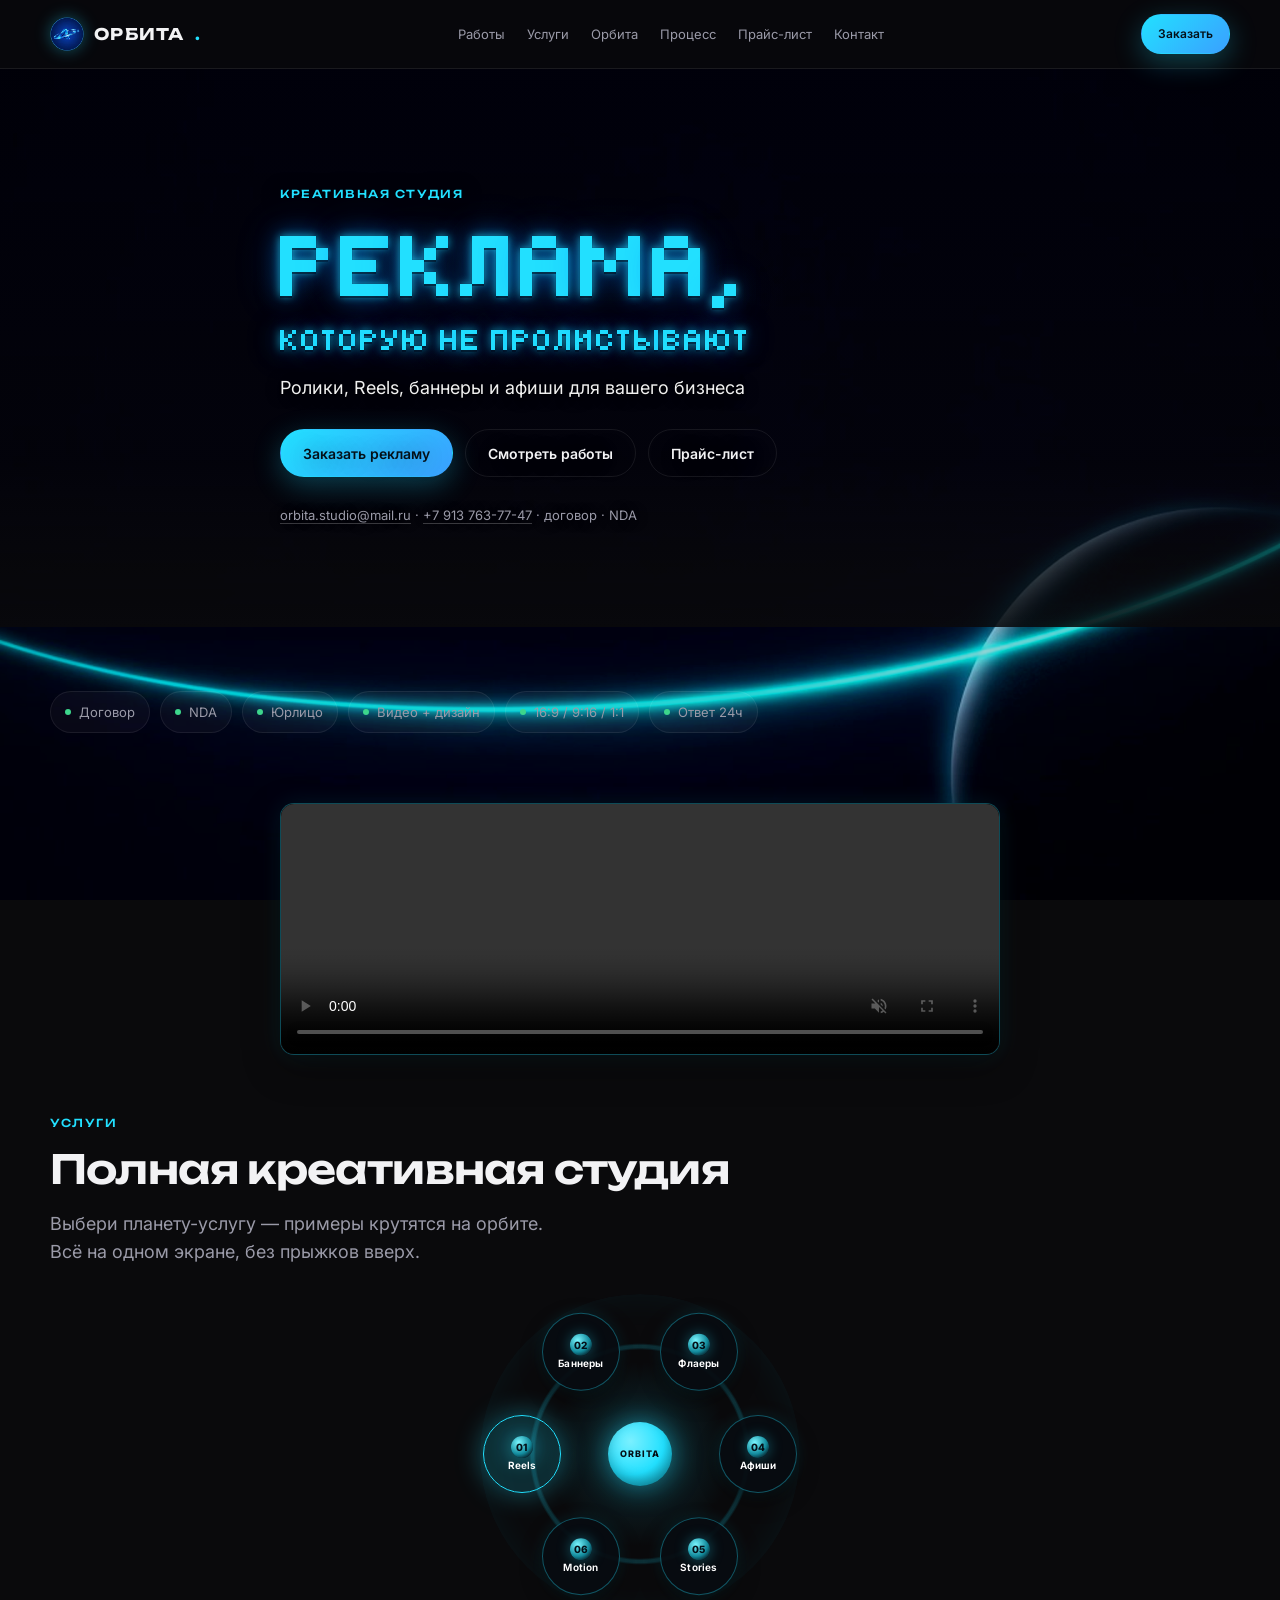
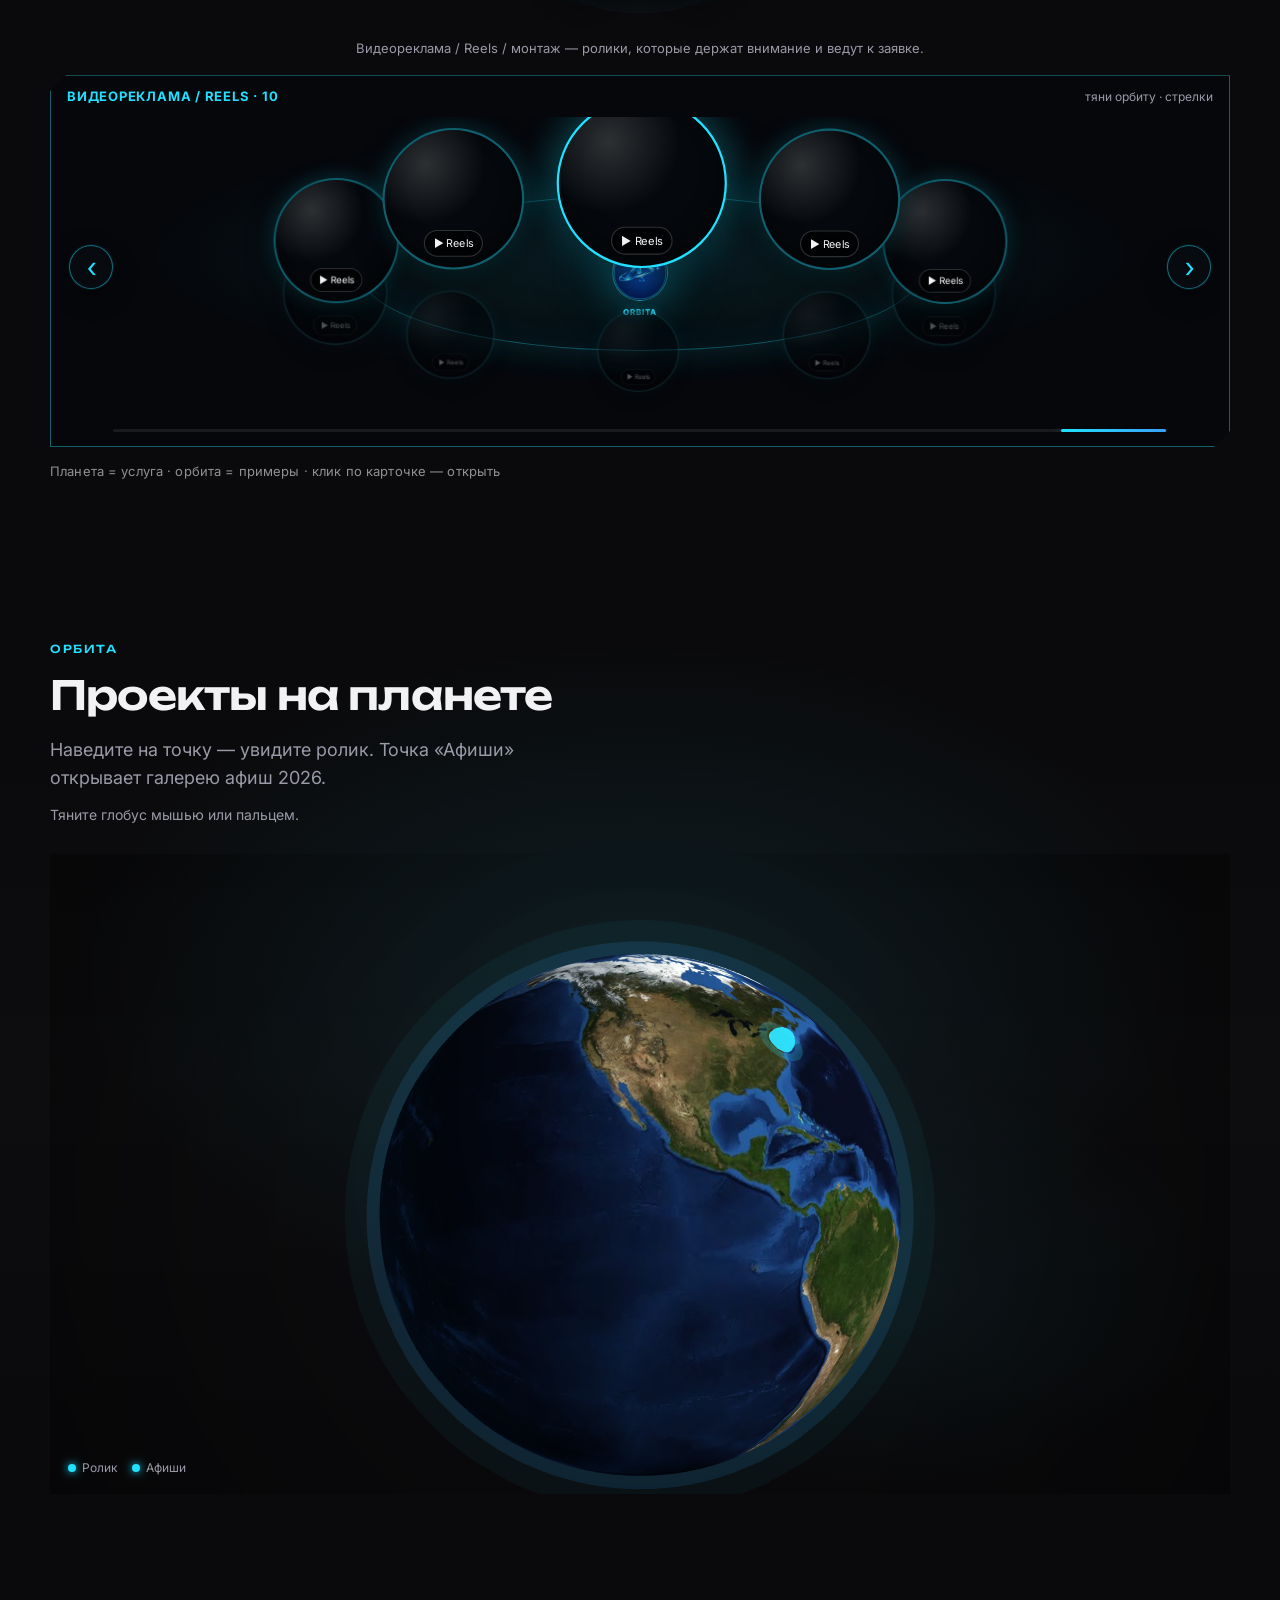
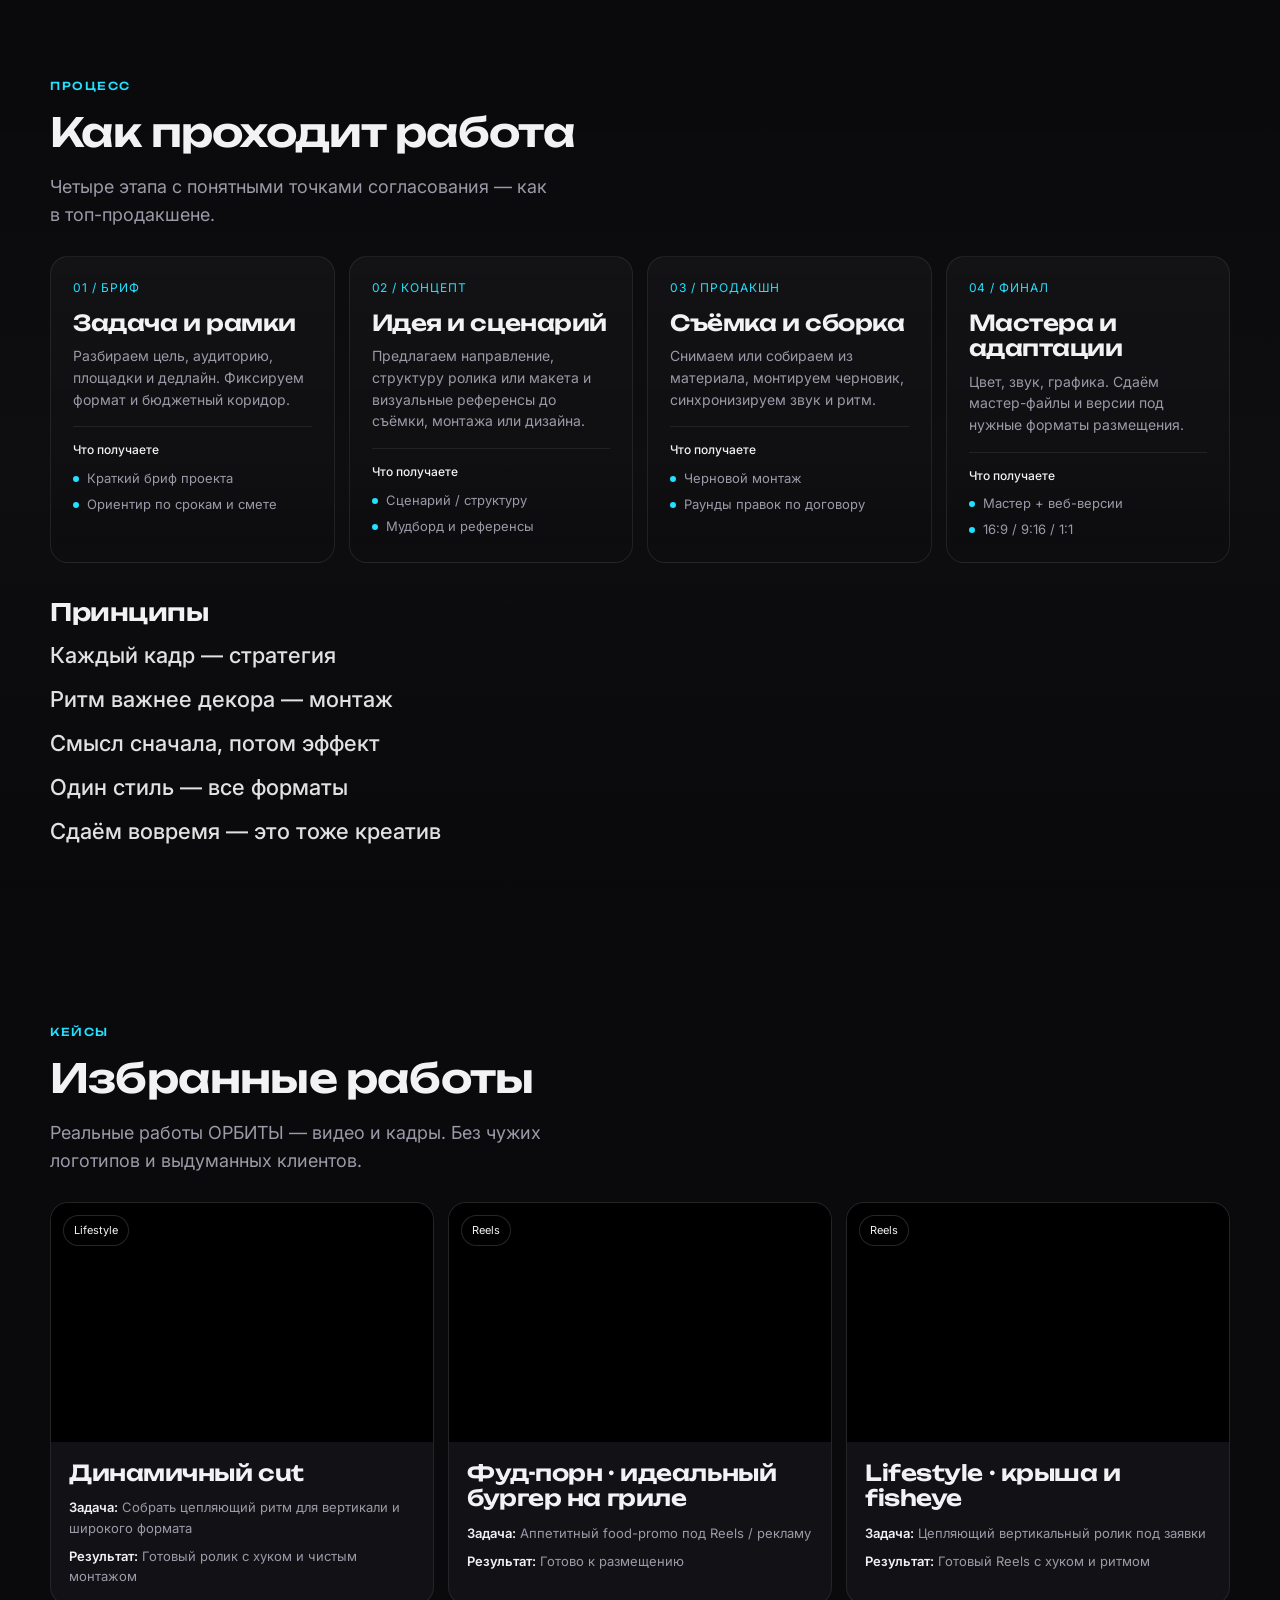
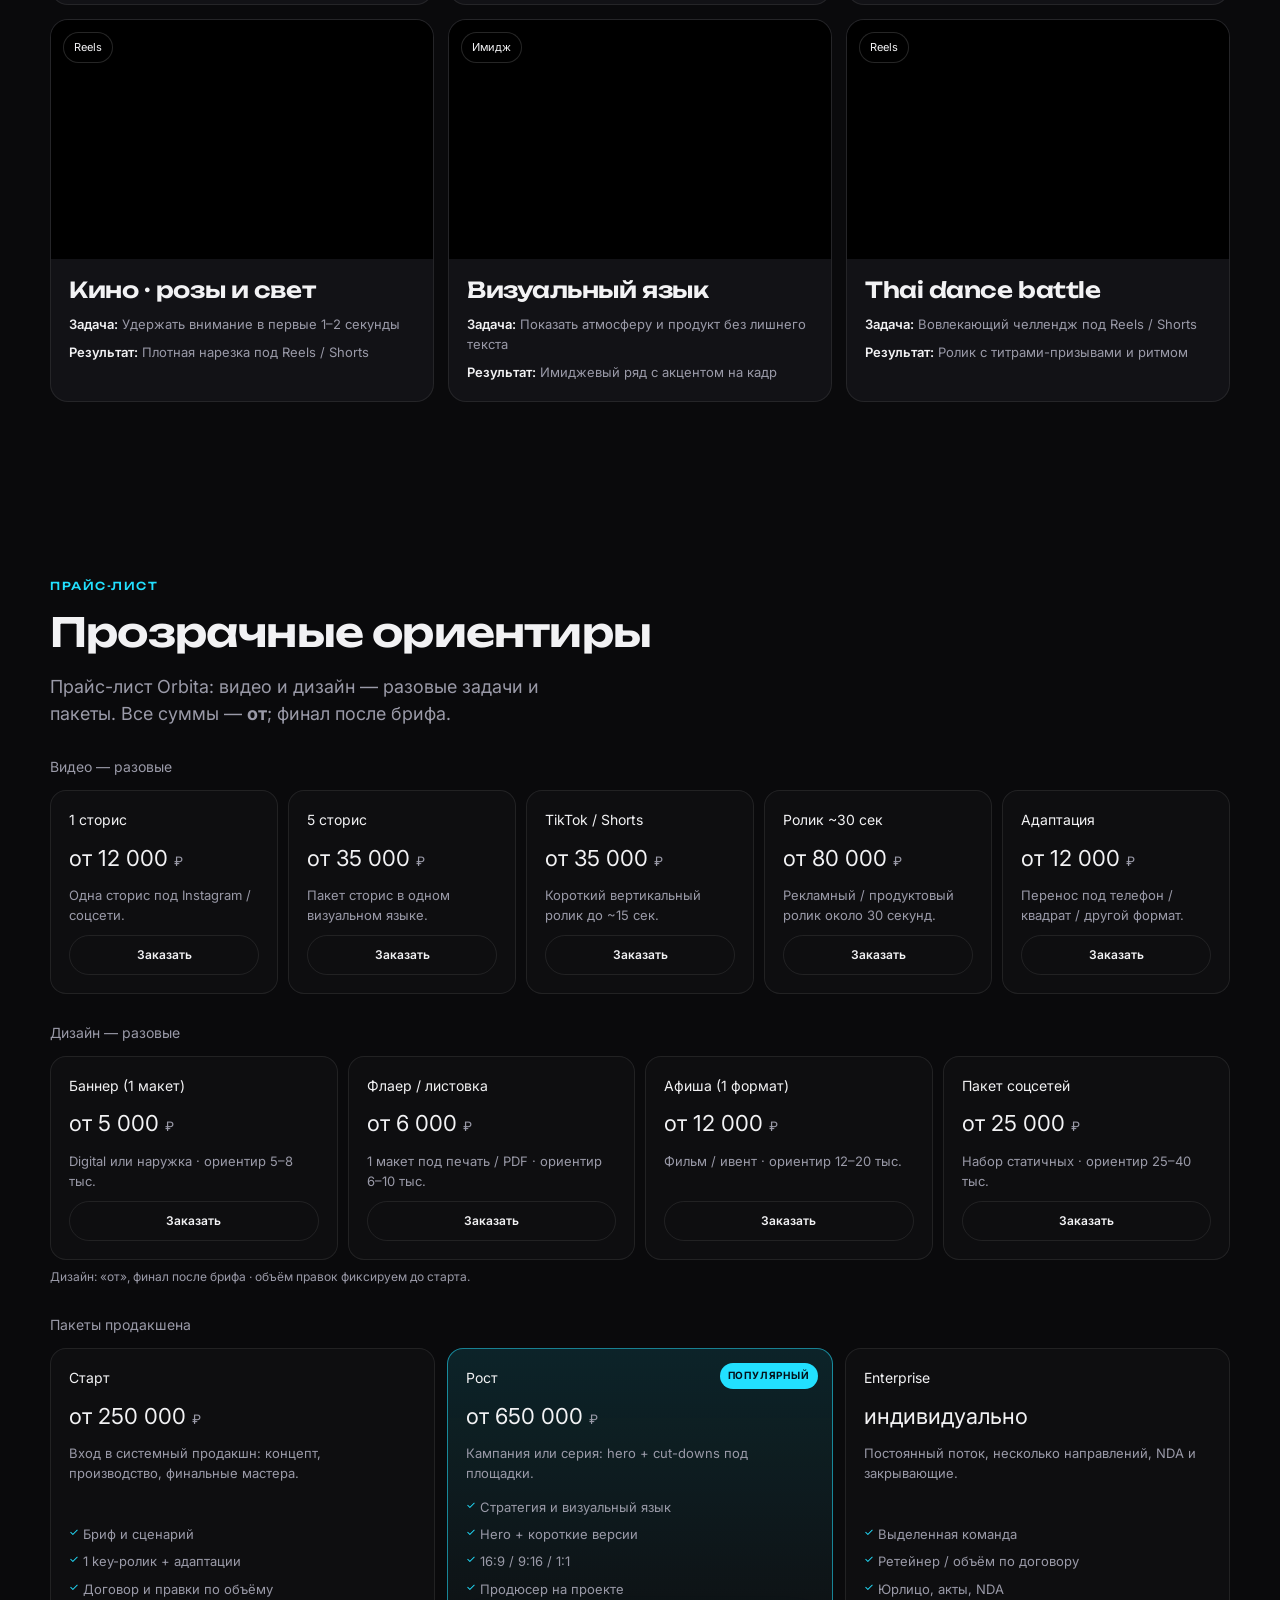
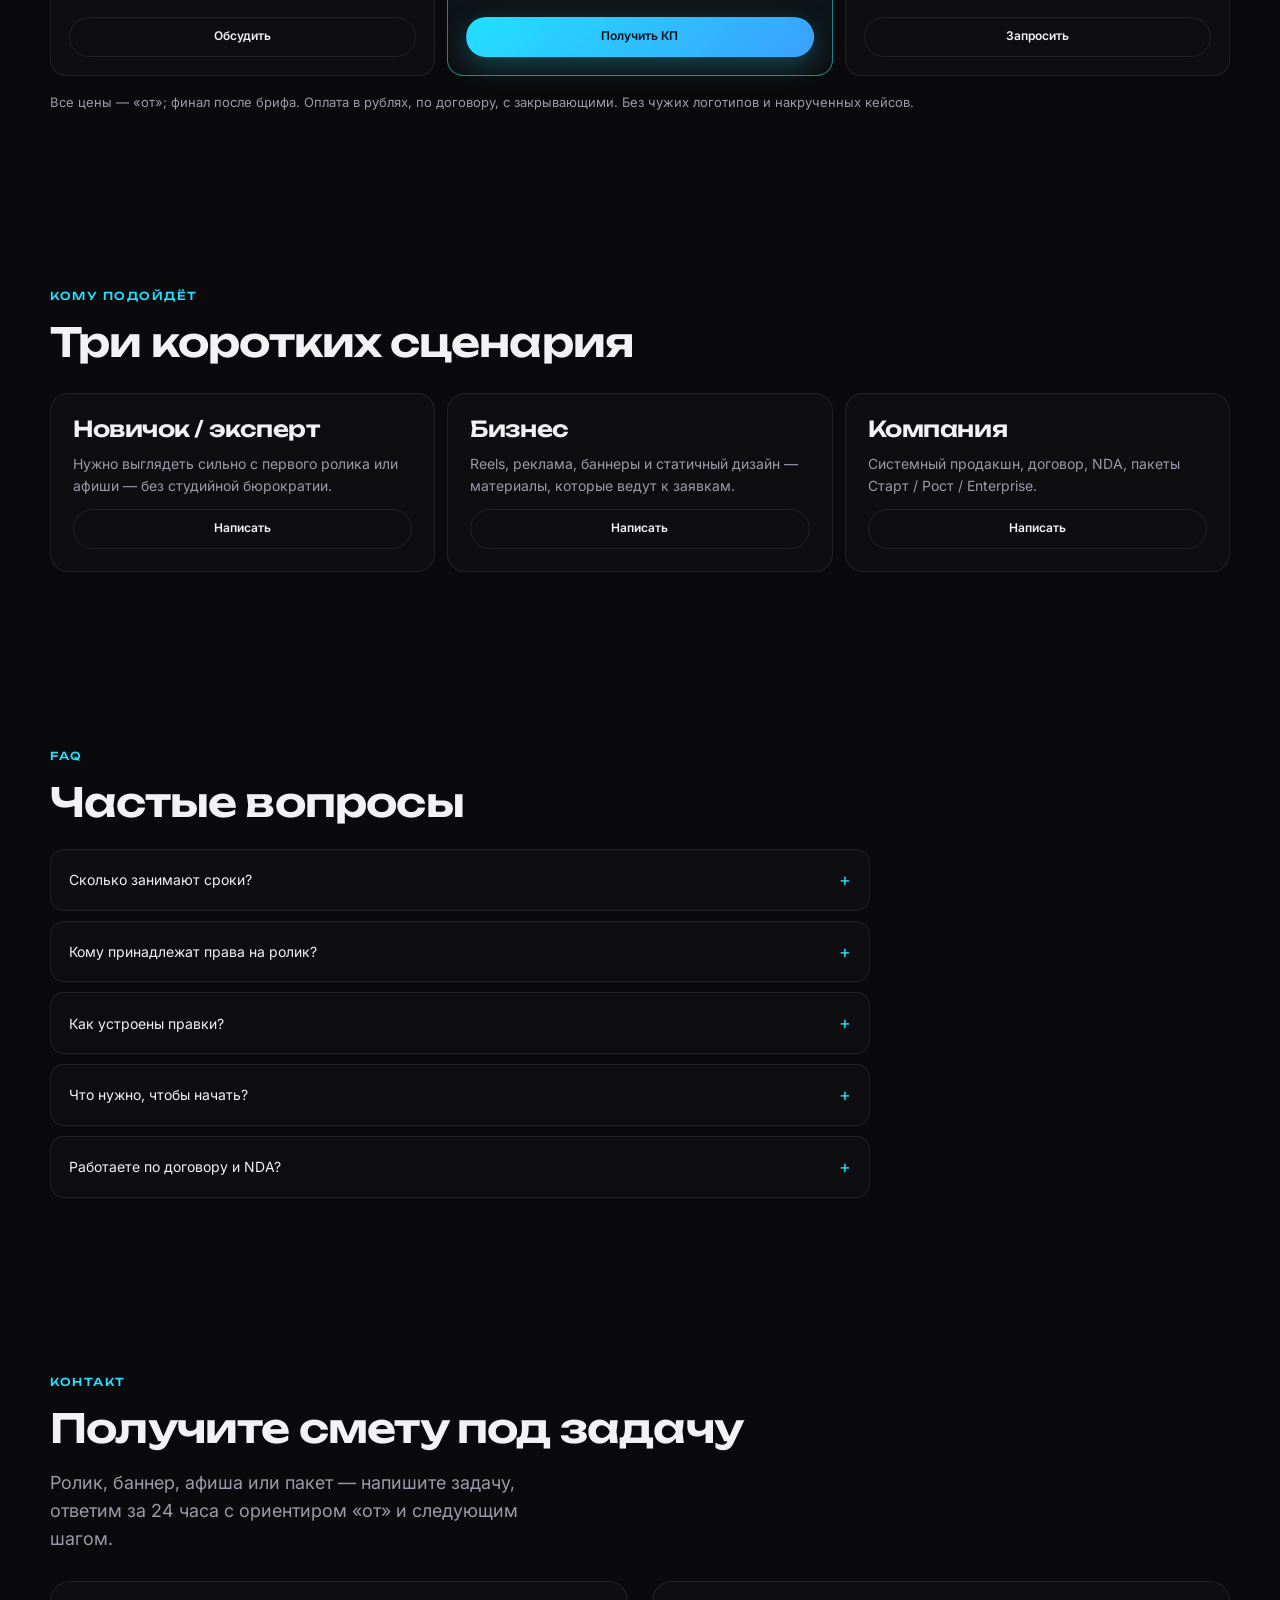
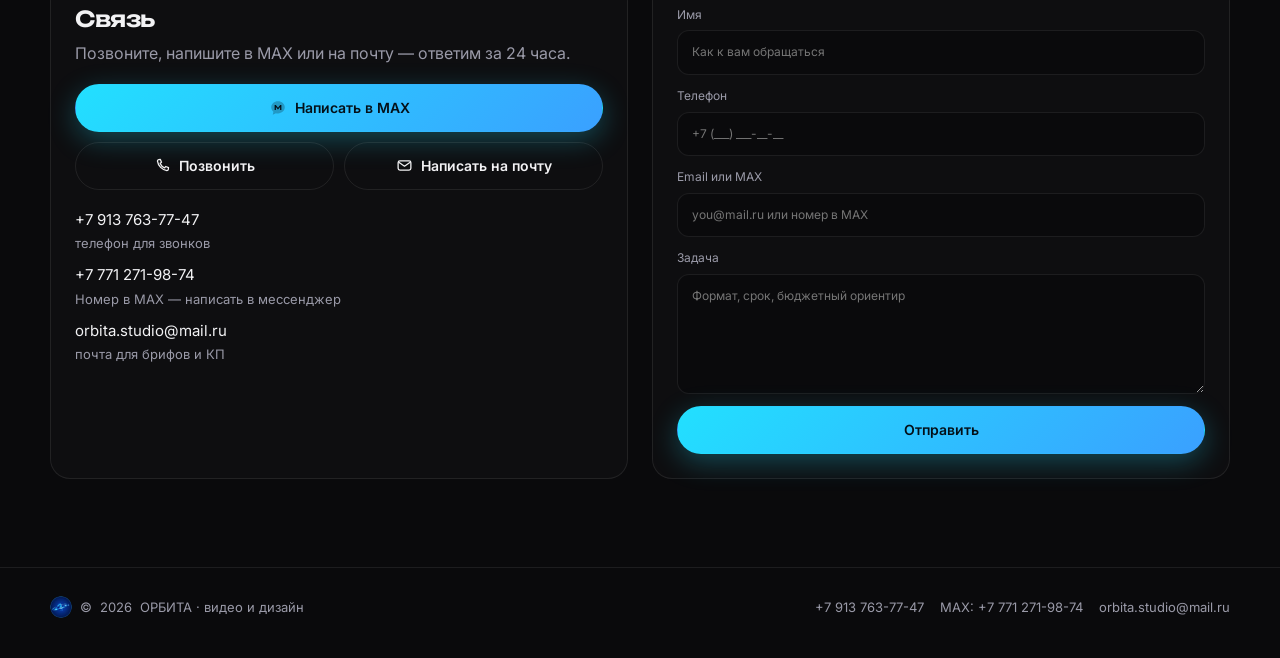
==== commit 4159d2cc: "Contacts: add 'Написать на почту' button everywhere; icons; bust 202609251845" ====
--- a/index.html
+++ b/index.html
@@ -1,7 +1,7 @@
 <!DOCTYPE html><html lang="ru"><head><meta charset="UTF-8">
 <meta http-equiv="Cache-Control" content="no-cache, no-store, must-revalidate">
-<meta name="orbita-build" content="202609251835">
-<meta http-equiv="refresh" content="0; url=orbita-agency.html?v=202609251835">
-<script>location.replace("orbita-agency.html?v=202609251835"+location.search.replace(/^\?/,"&")+location.hash);</script></head>
+<meta name="orbita-build" content="202609251845">
+<meta http-equiv="refresh" content="0; url=orbita-agency.html?v=202609251845">
+<script>location.replace("orbita-agency.html?v=202609251845"+location.search.replace(/^\?/,"&")+location.hash);</script></head>
 <body style="background:#07070a;display:flex;min-height:100vh;align-items:center;justify-content:center;font-family:system-ui">
-<a style="color:#22e0ff" href="orbita-agency.html?v=202609251835">Открыть · 202609251835</a></body></html>
+<a style="color:#22e0ff" href="orbita-agency.html?v=202609251845">Открыть · 202609251845</a></body></html>
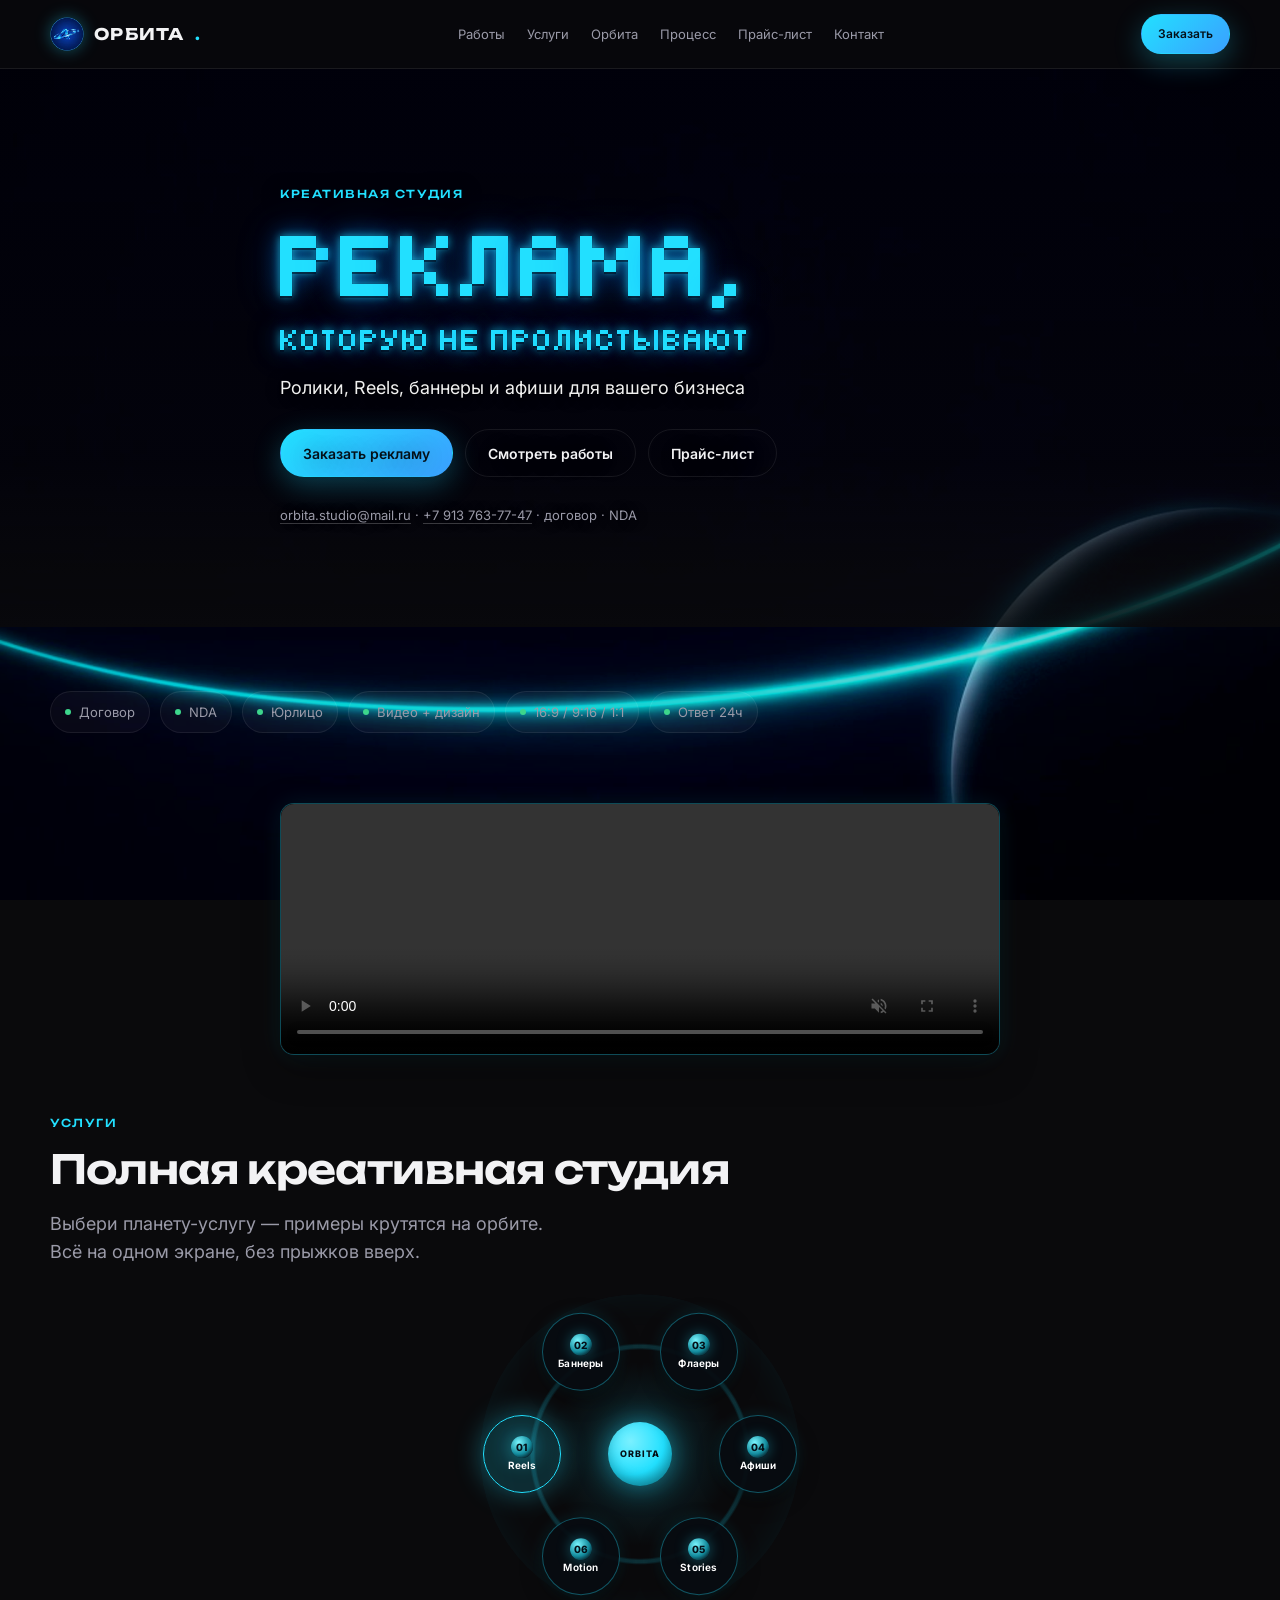
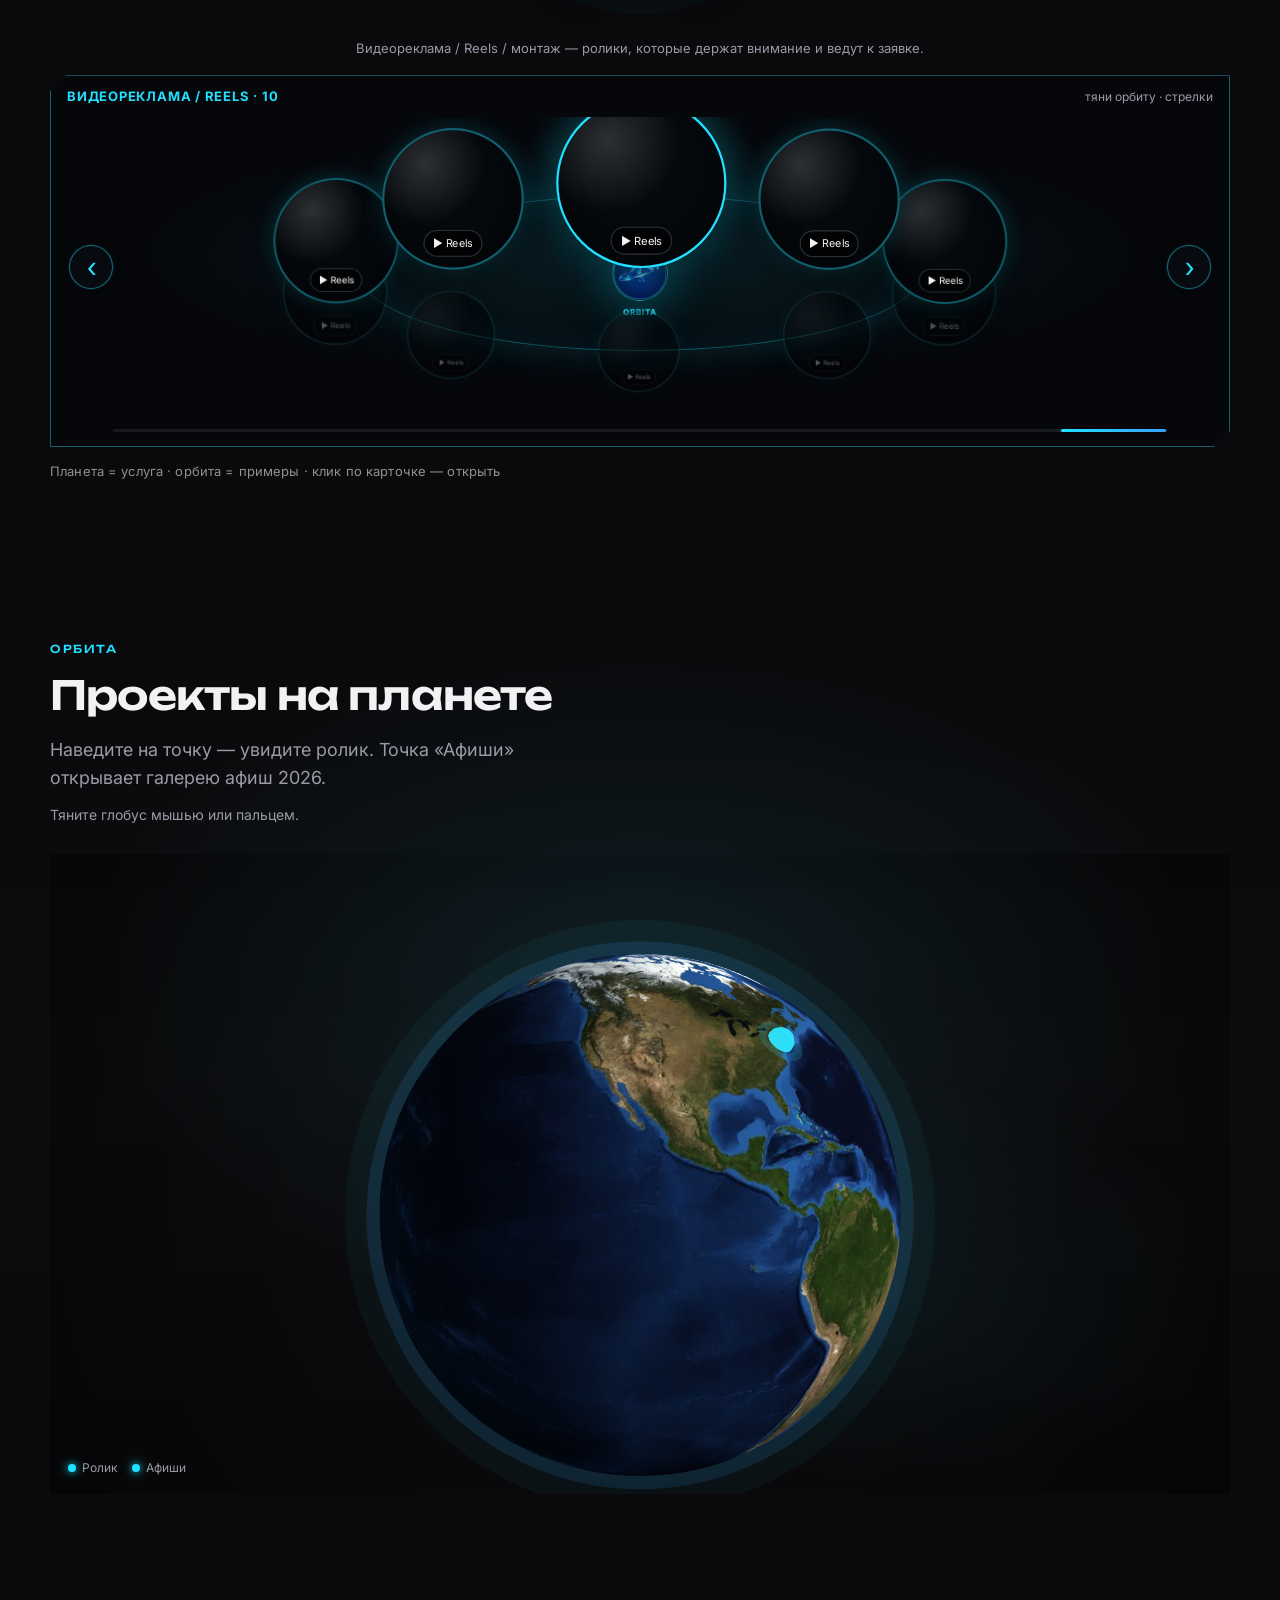
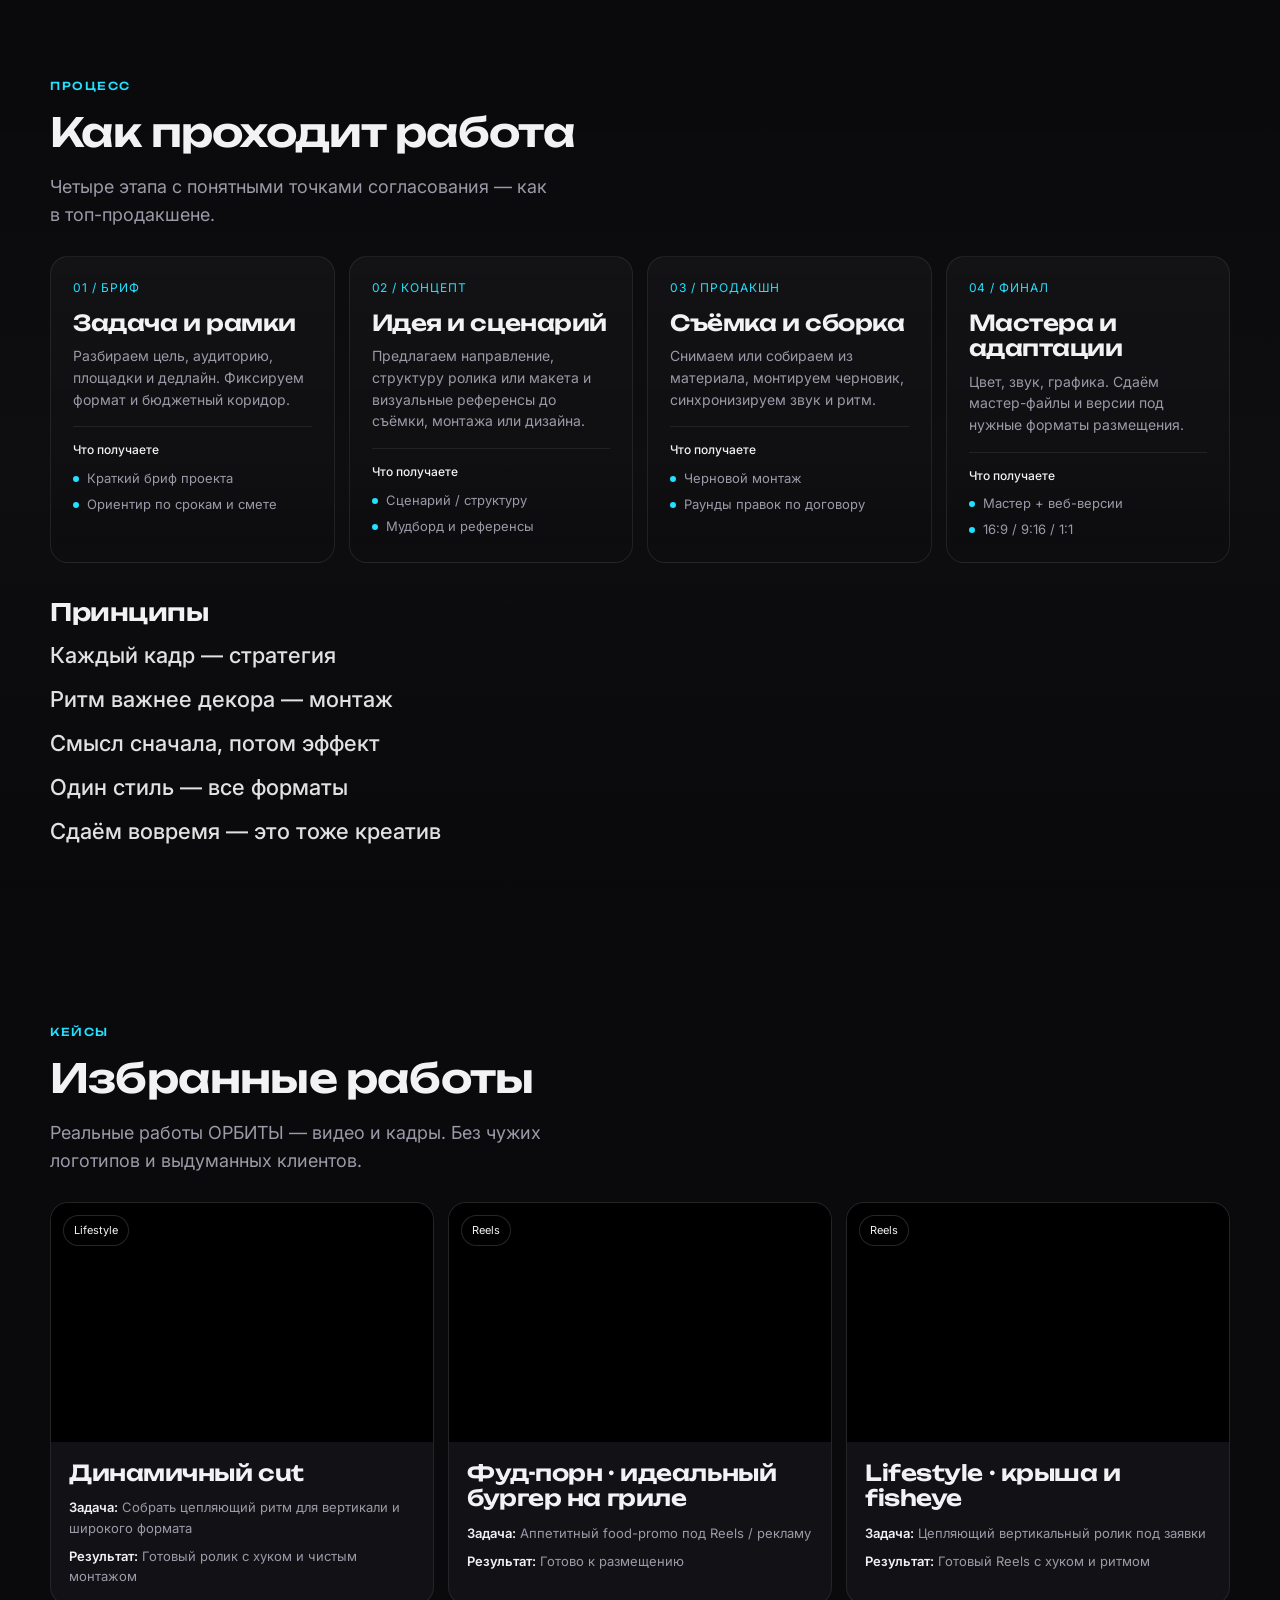
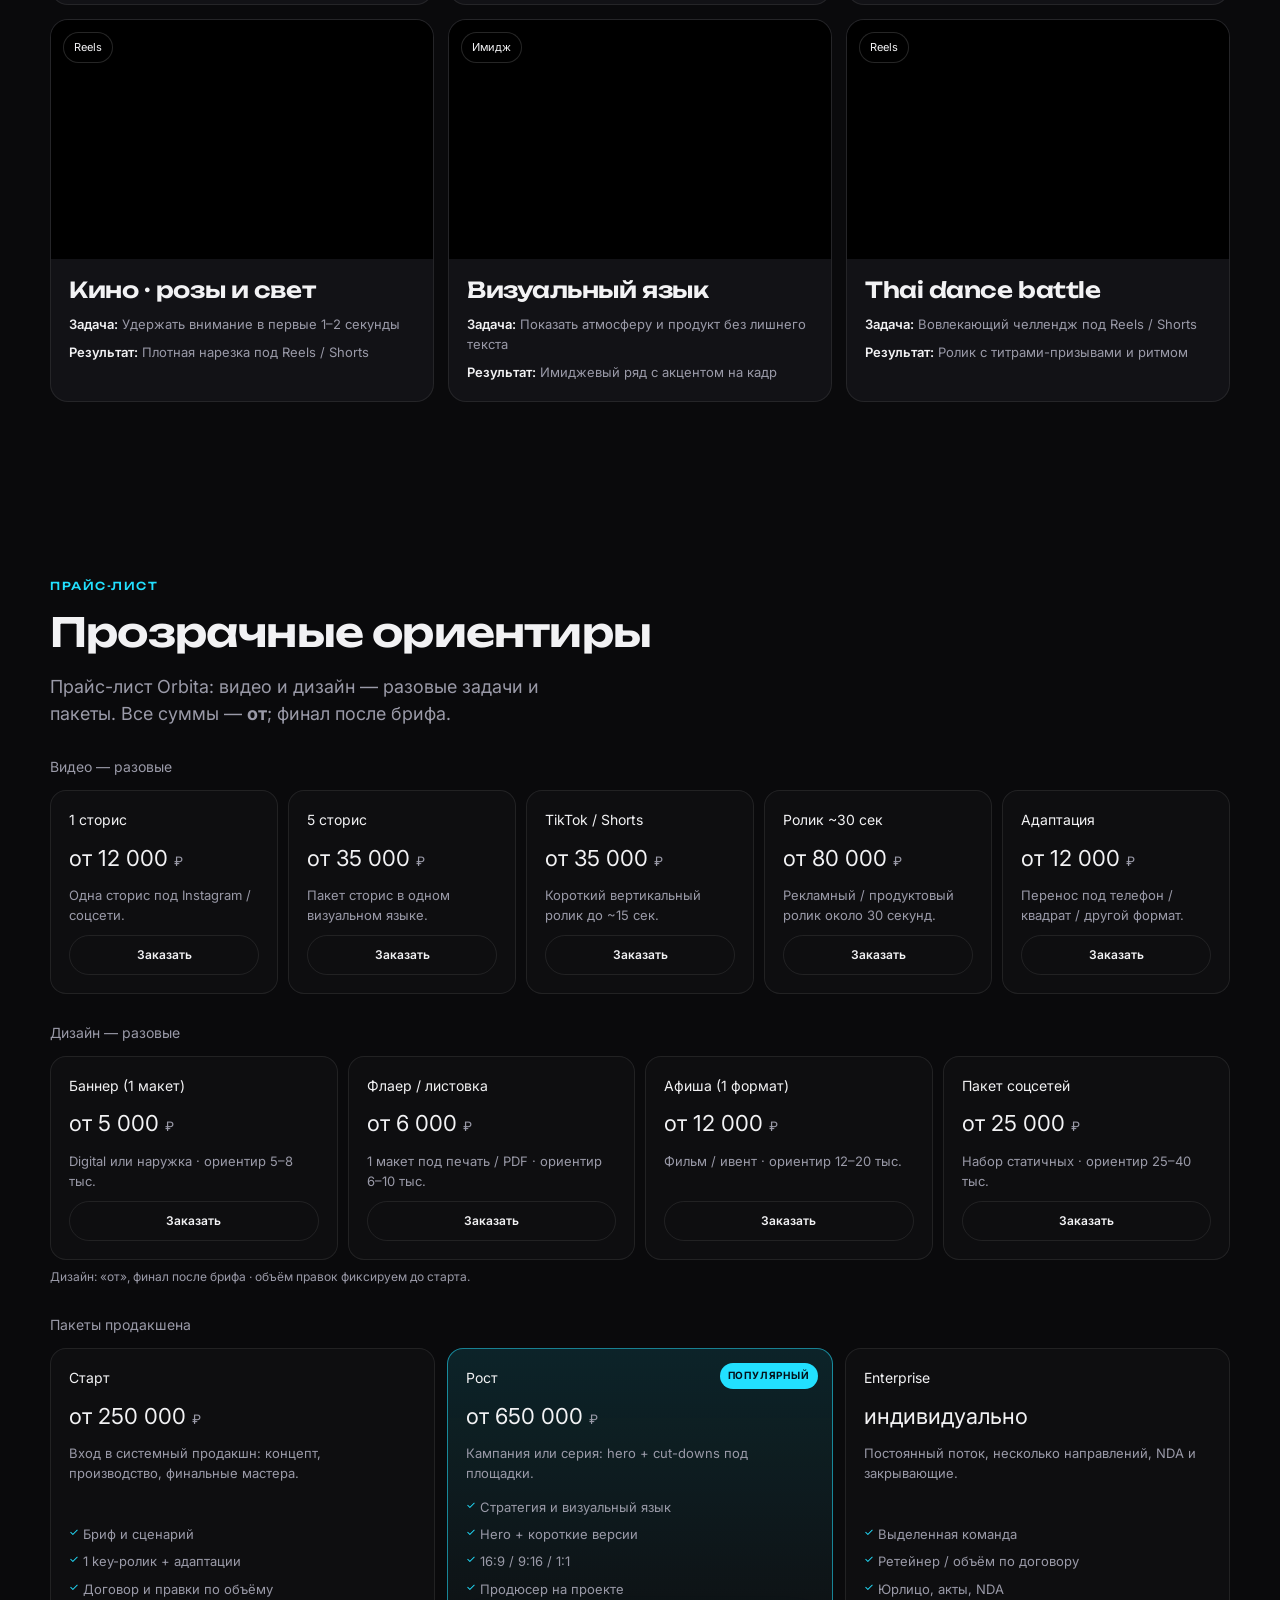
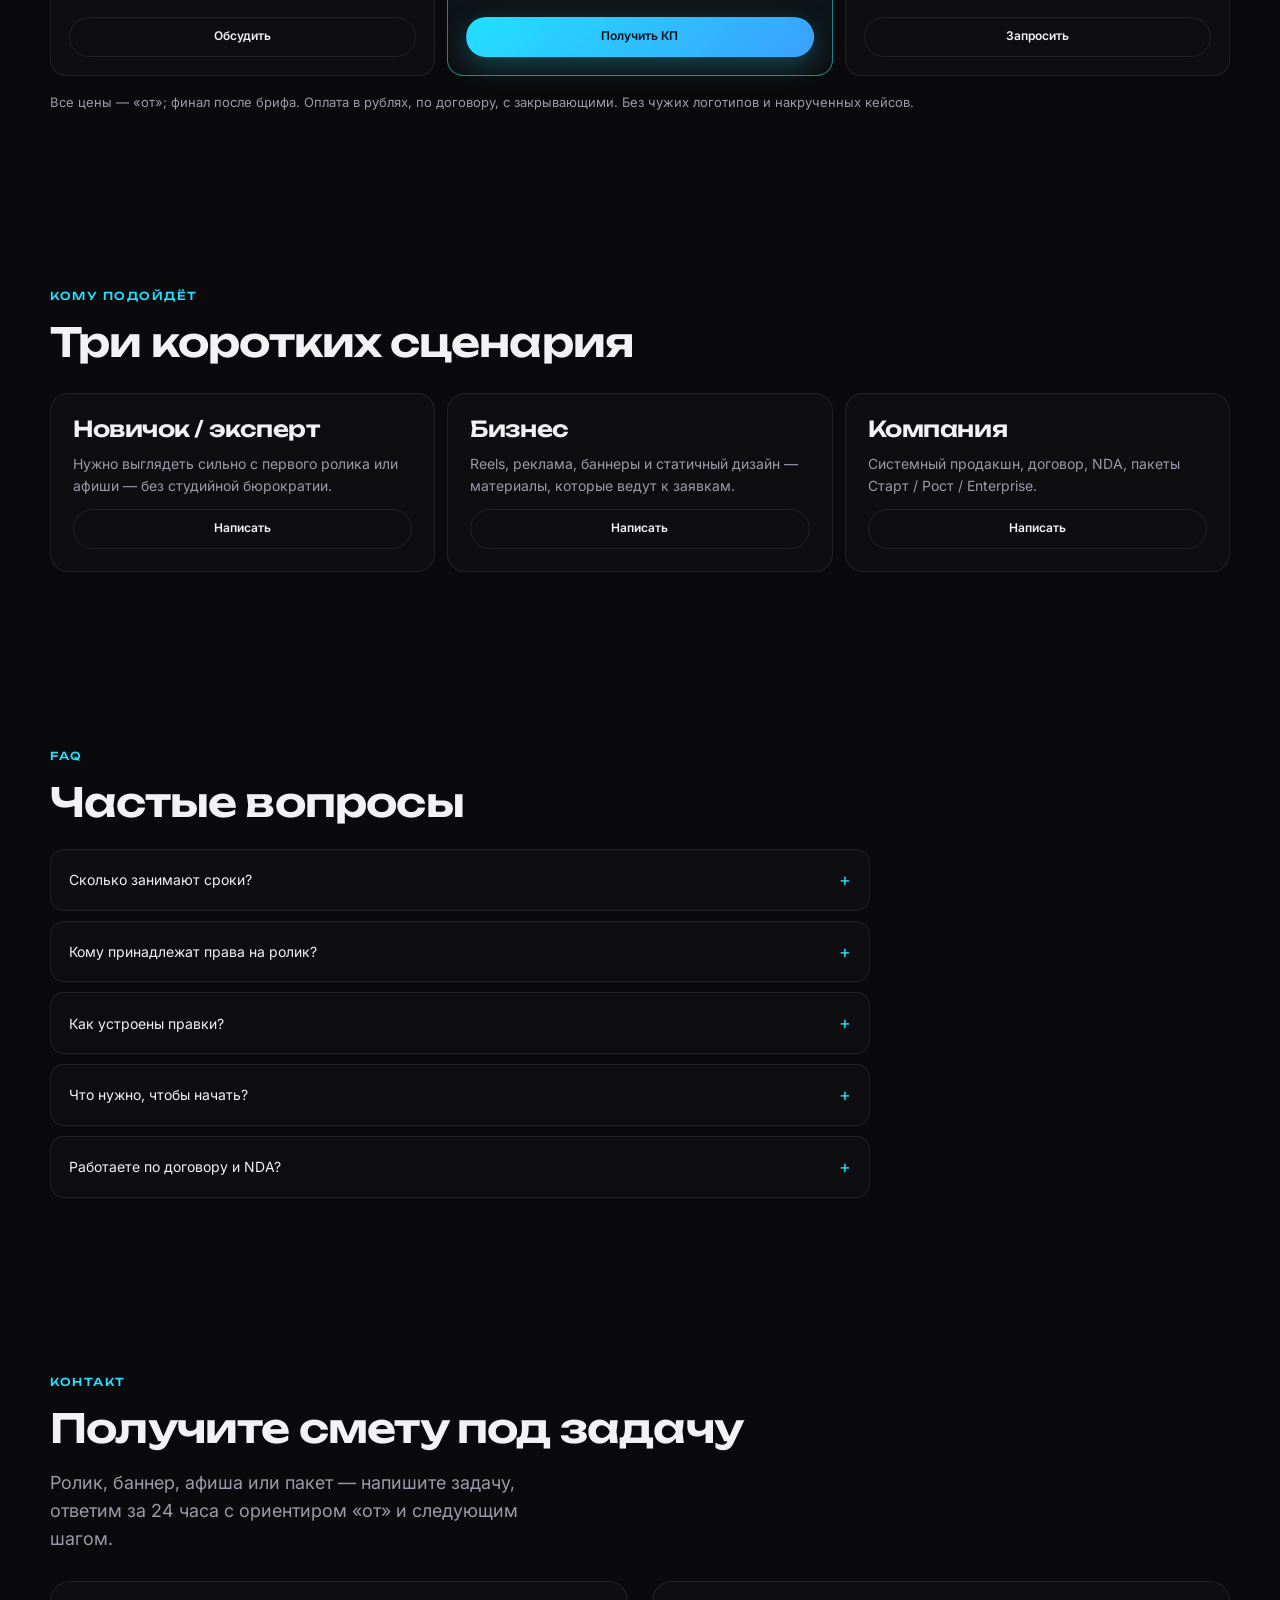
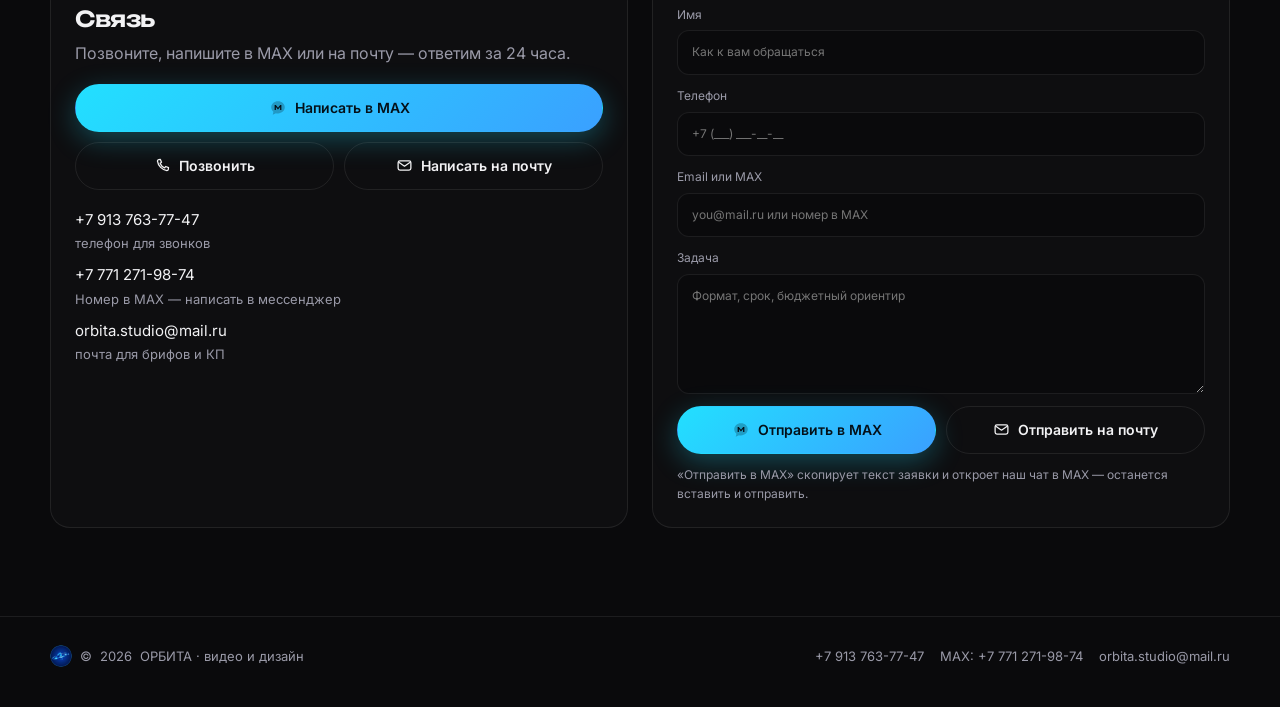
==== commit 784254c3: "Form: 'Отправить в MAX' (copy request + open MAX chat), 'Отправить на почту', validation, toast; bus" ====
--- a/index.html
+++ b/index.html
@@ -1,7 +1,7 @@
 <!DOCTYPE html><html lang="ru"><head><meta charset="UTF-8">
 <meta http-equiv="Cache-Control" content="no-cache, no-store, must-revalidate">
-<meta name="orbita-build" content="202609251845">
-<meta http-equiv="refresh" content="0; url=orbita-agency.html?v=202609251845">
-<script>location.replace("orbita-agency.html?v=202609251845"+location.search.replace(/^\?/,"&")+location.hash);</script></head>
+<meta name="orbita-build" content="202609251900">
+<meta http-equiv="refresh" content="0; url=orbita-agency.html?v=202609251900">
+<script>location.replace("orbita-agency.html?v=202609251900"+location.search.replace(/^\?/,"&")+location.hash);</script></head>
 <body style="background:#07070a;display:flex;min-height:100vh;align-items:center;justify-content:center;font-family:system-ui">
-<a style="color:#22e0ff" href="orbita-agency.html?v=202609251845">Открыть · 202609251845</a></body></html>
+<a style="color:#22e0ff" href="orbita-agency.html?v=202609251900">Открыть · 202609251900</a></body></html>
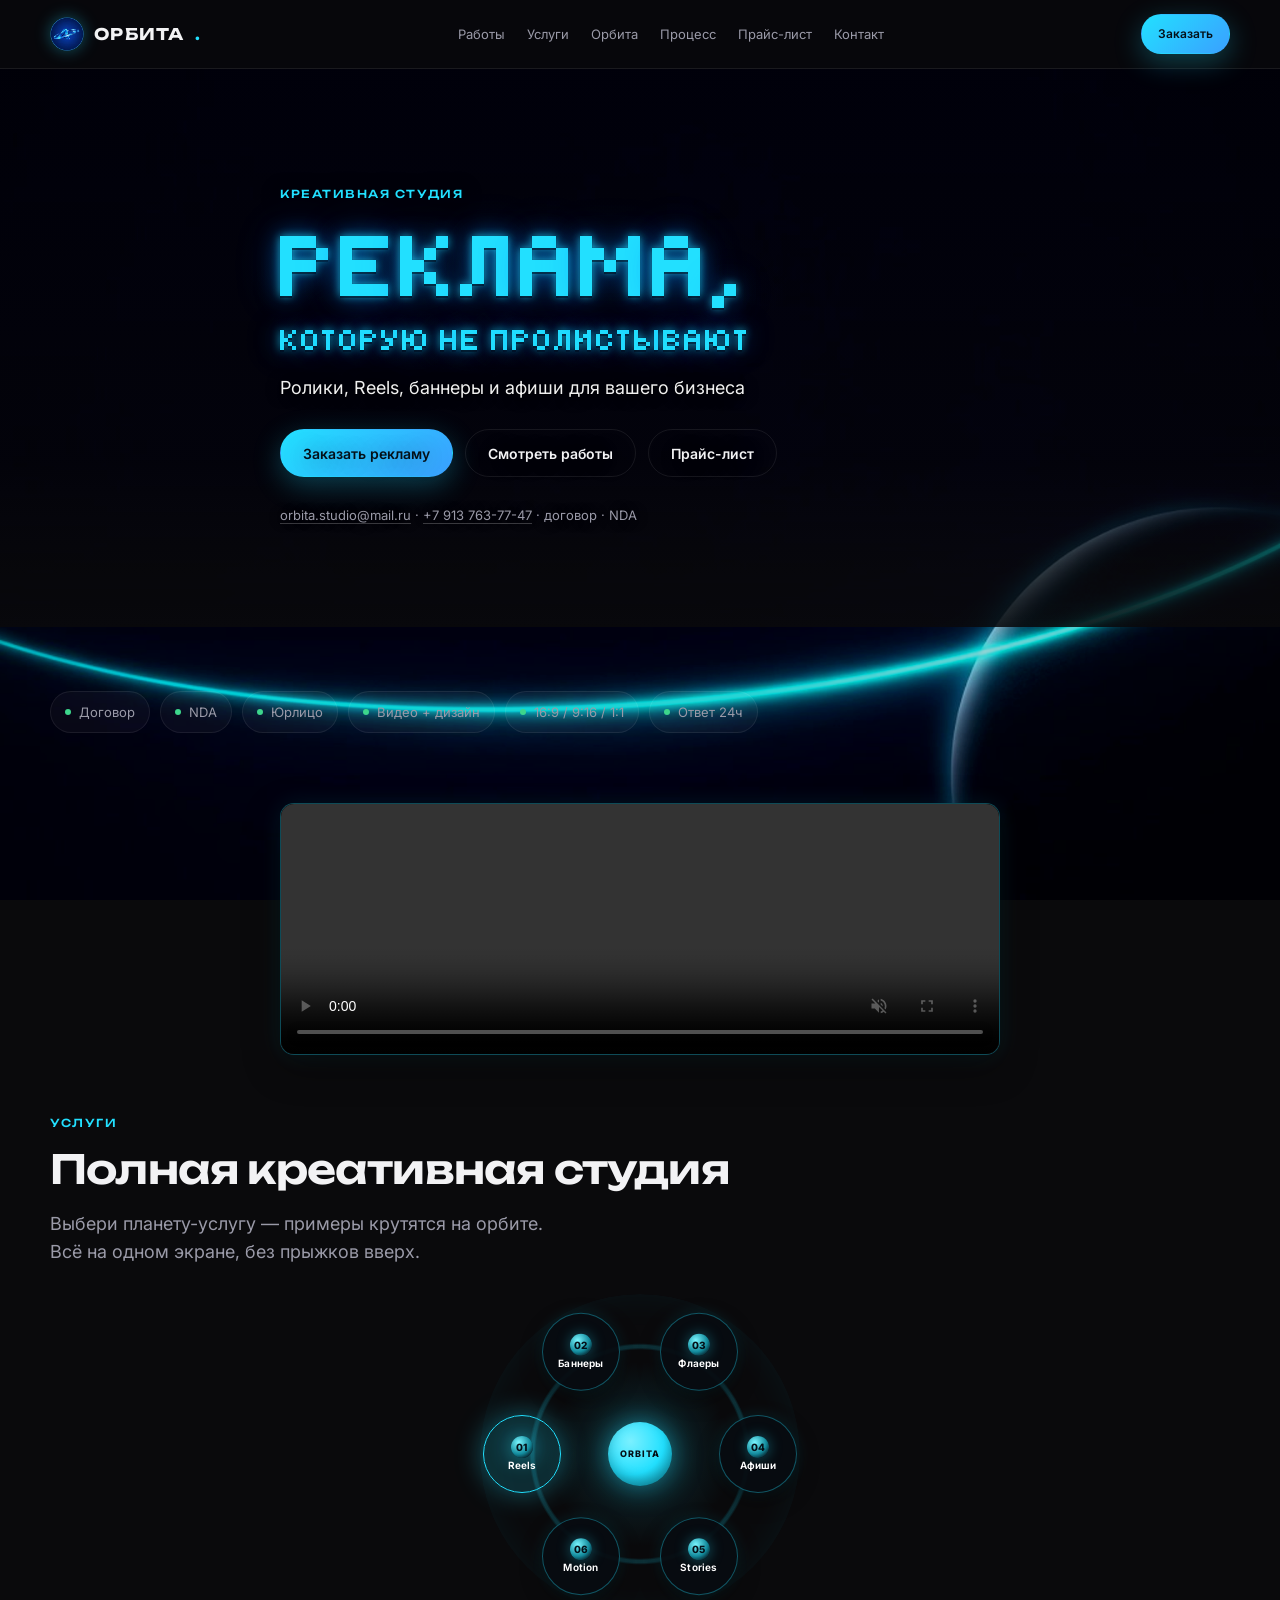
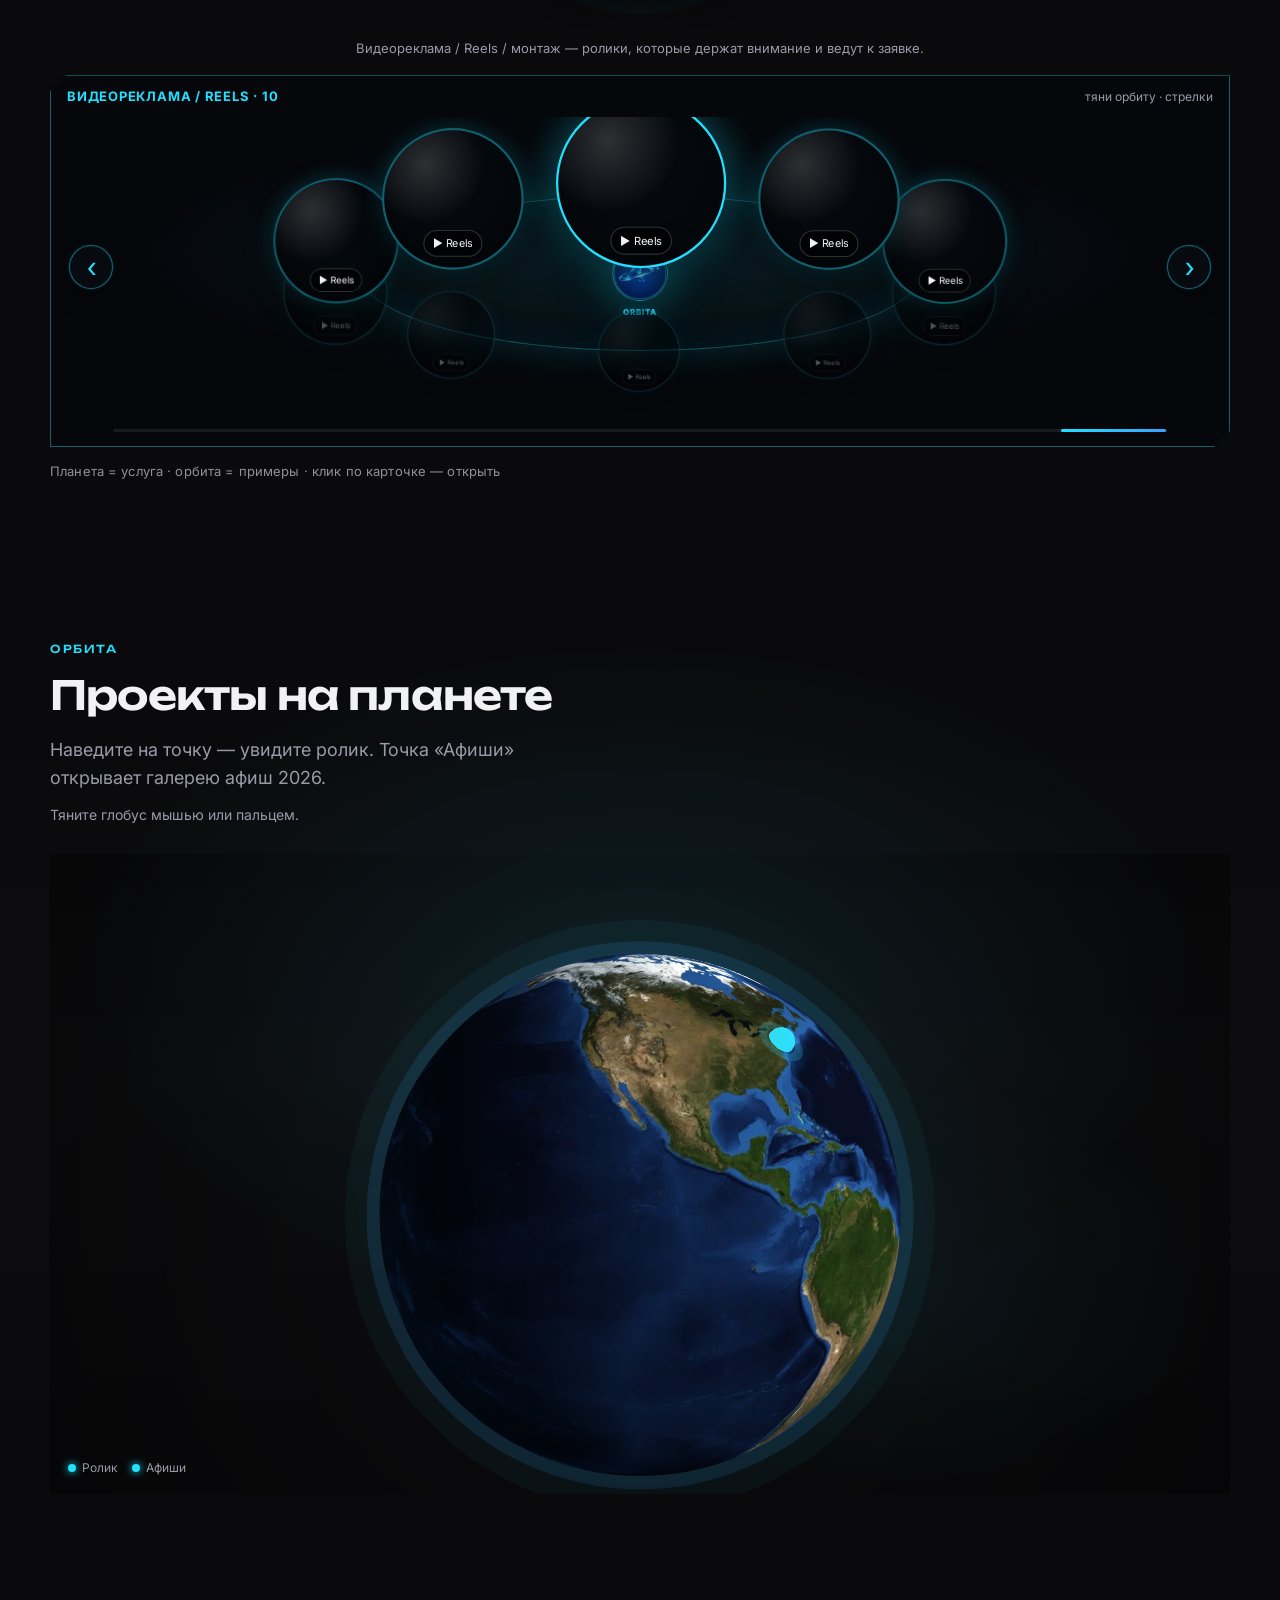
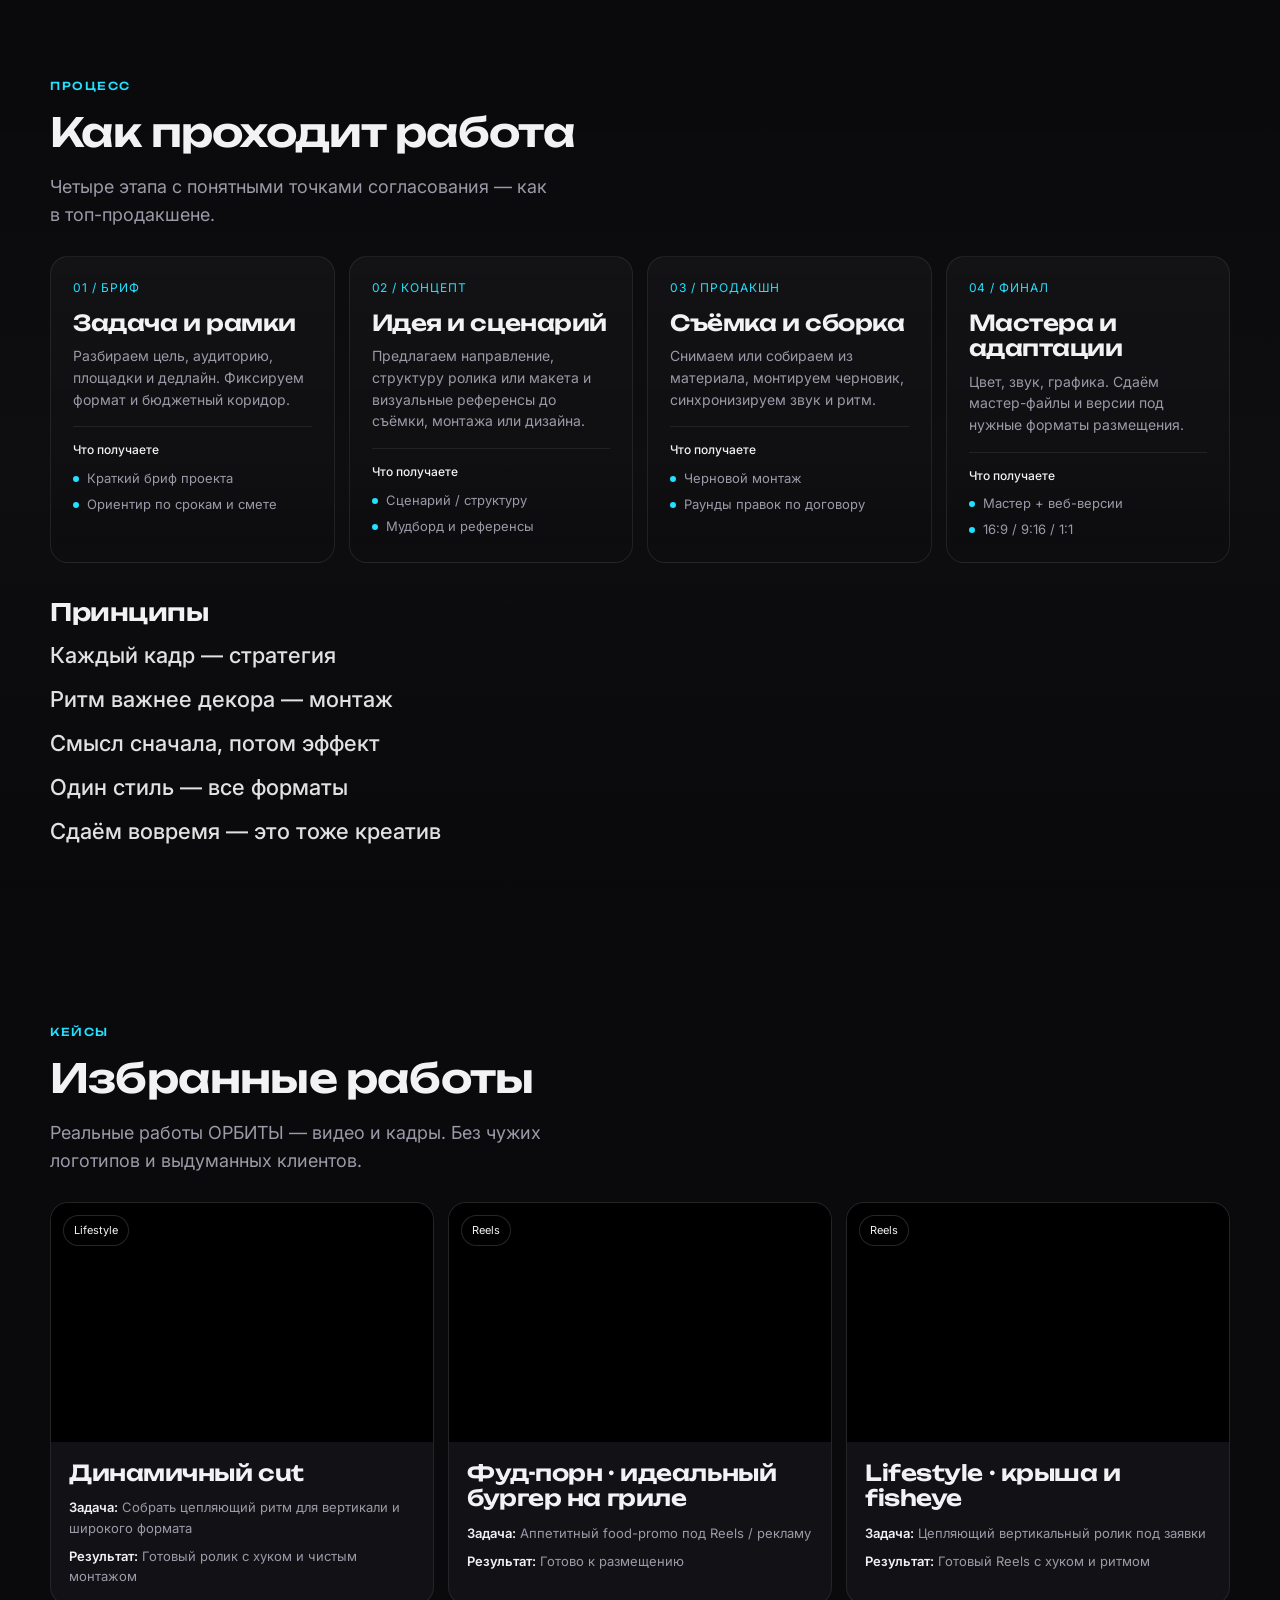
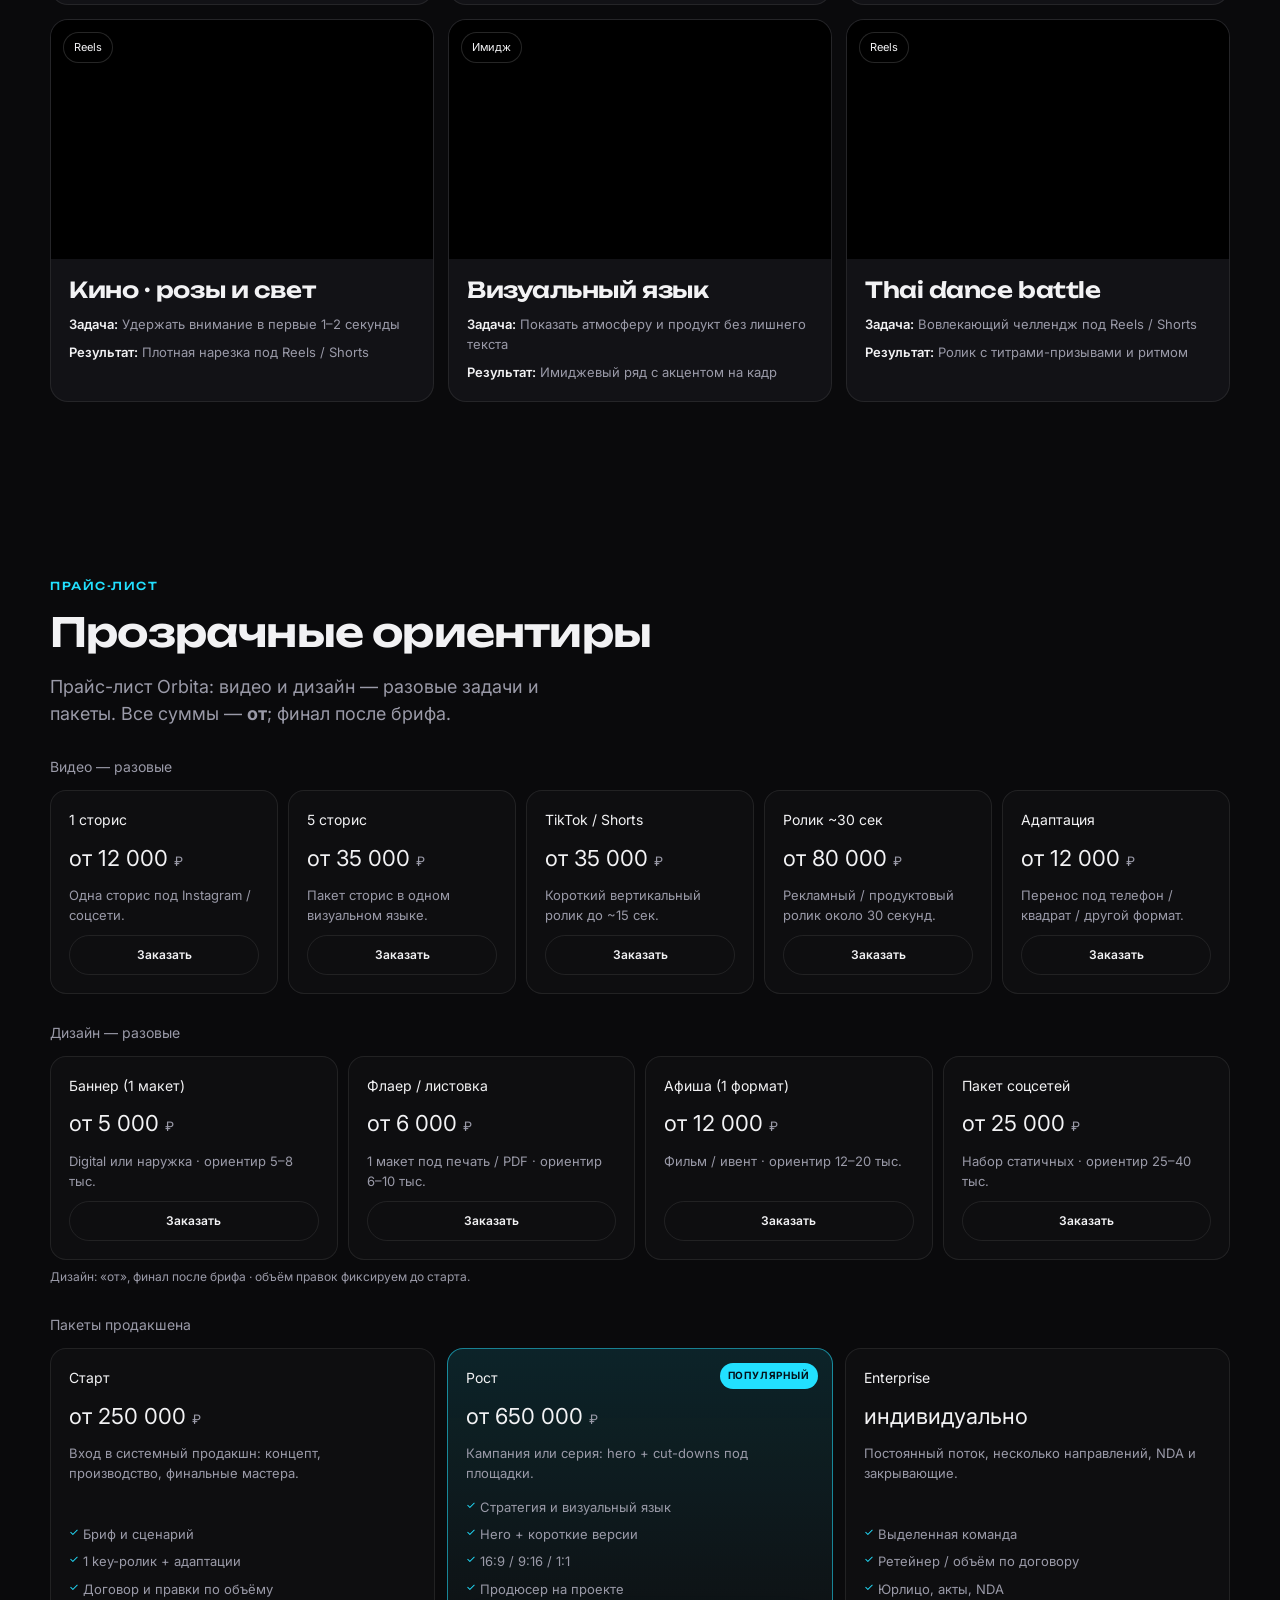
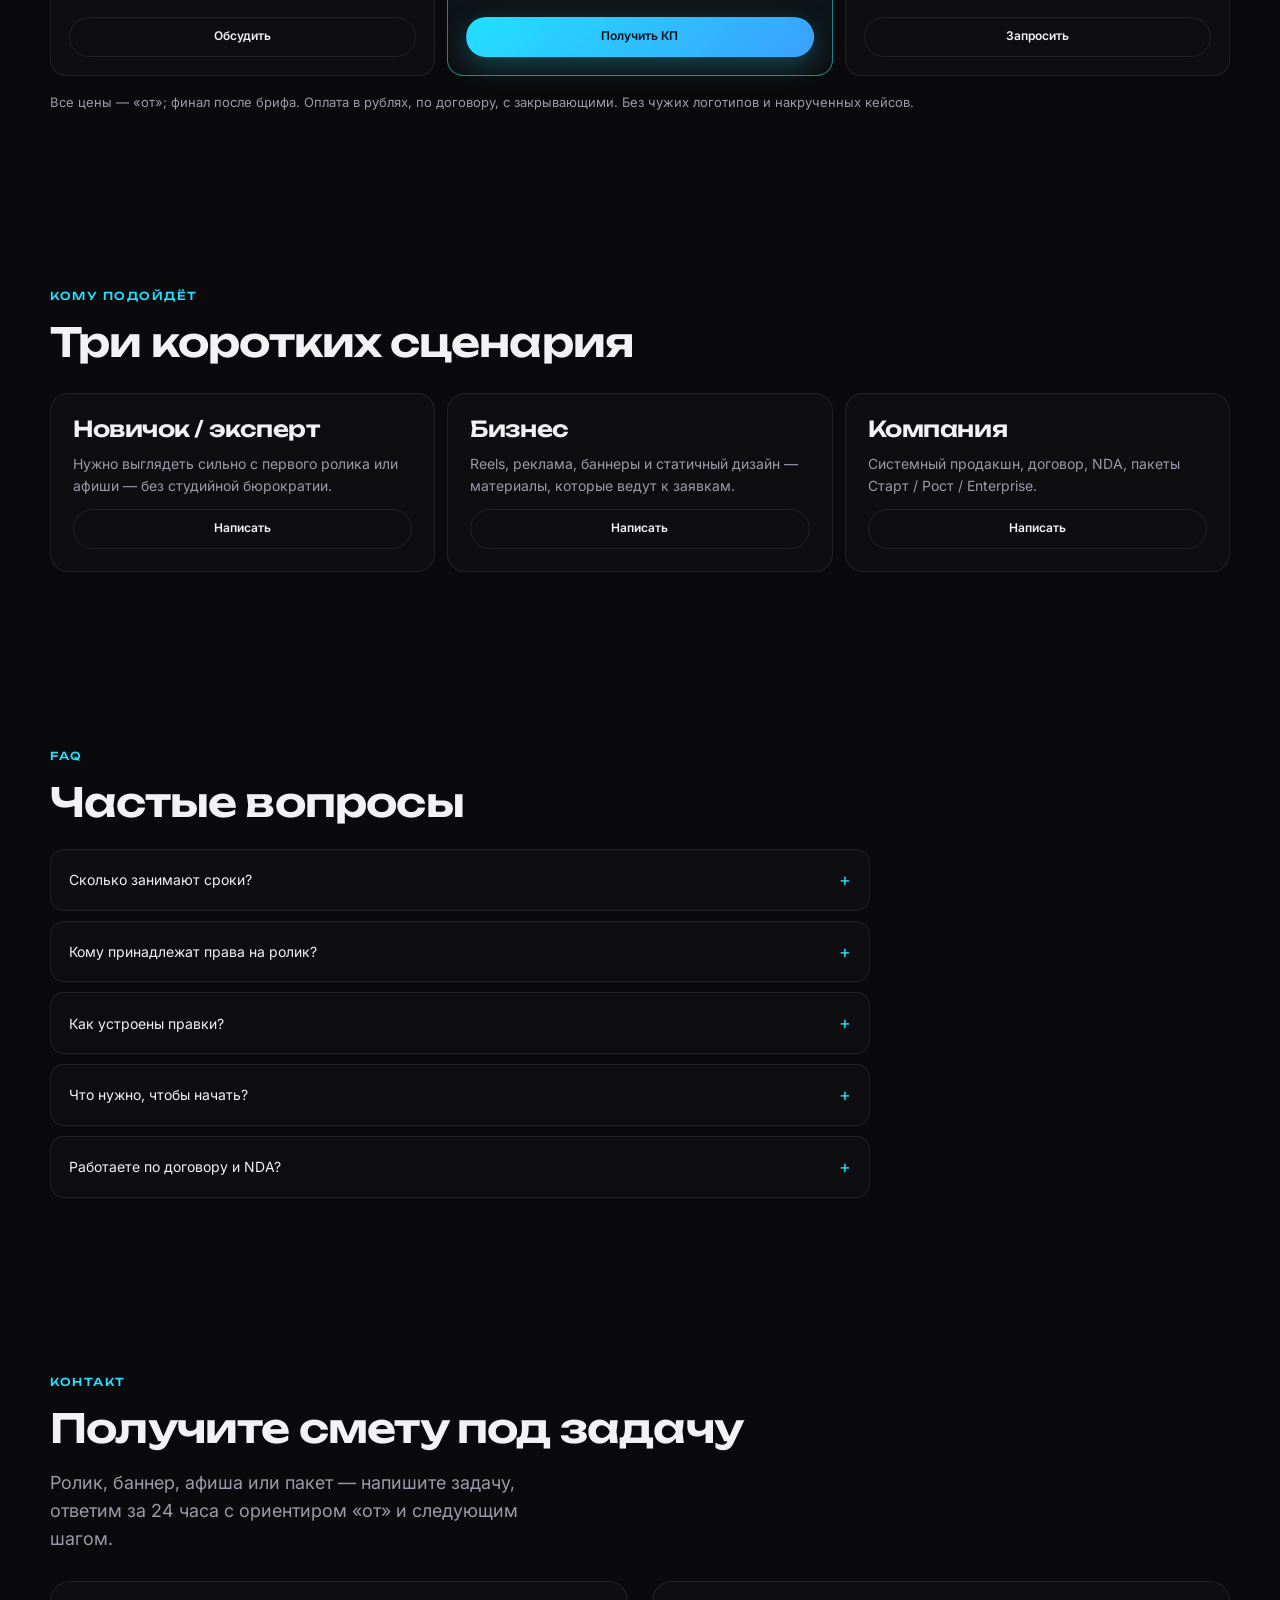
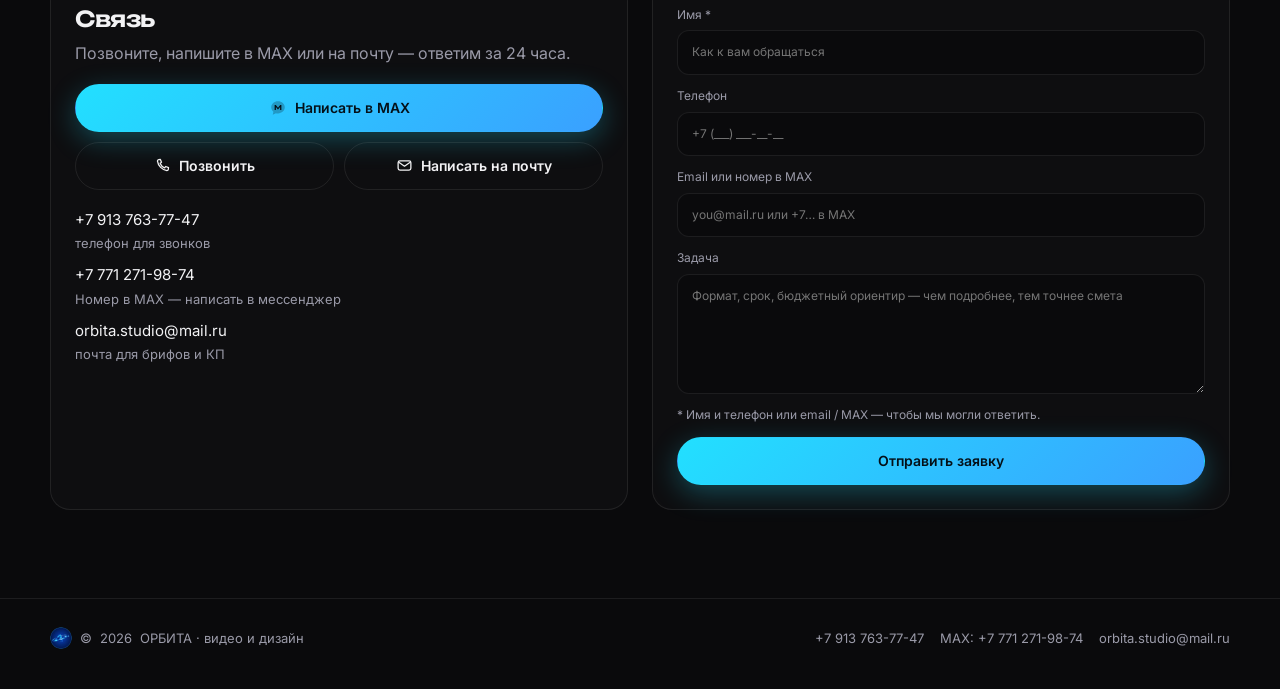
==== commit 32f53092: "Form: auto-send lead by e-mail via FormSubmit AJAX, spinner, success/error states with MAX/mailto fa" ====
--- a/index.html
+++ b/index.html
@@ -1,7 +1,7 @@
 <!DOCTYPE html><html lang="ru"><head><meta charset="UTF-8">
 <meta http-equiv="Cache-Control" content="no-cache, no-store, must-revalidate">
-<meta name="orbita-build" content="202609251900">
-<meta http-equiv="refresh" content="0; url=orbita-agency.html?v=202609251900">
-<script>location.replace("orbita-agency.html?v=202609251900"+location.search.replace(/^\?/,"&")+location.hash);</script></head>
+<meta name="orbita-build" content="202609251915">
+<meta http-equiv="refresh" content="0; url=orbita-agency.html?v=202609251915">
+<script>location.replace("orbita-agency.html?v=202609251915"+location.search.replace(/^\?/,"&")+location.hash);</script></head>
 <body style="background:#07070a;display:flex;min-height:100vh;align-items:center;justify-content:center;font-family:system-ui">
-<a style="color:#22e0ff" href="orbita-agency.html?v=202609251900">Открыть · 202609251900</a></body></html>
+<a style="color:#22e0ff" href="orbita-agency.html?v=202609251915">Открыть · 202609251915</a></body></html>
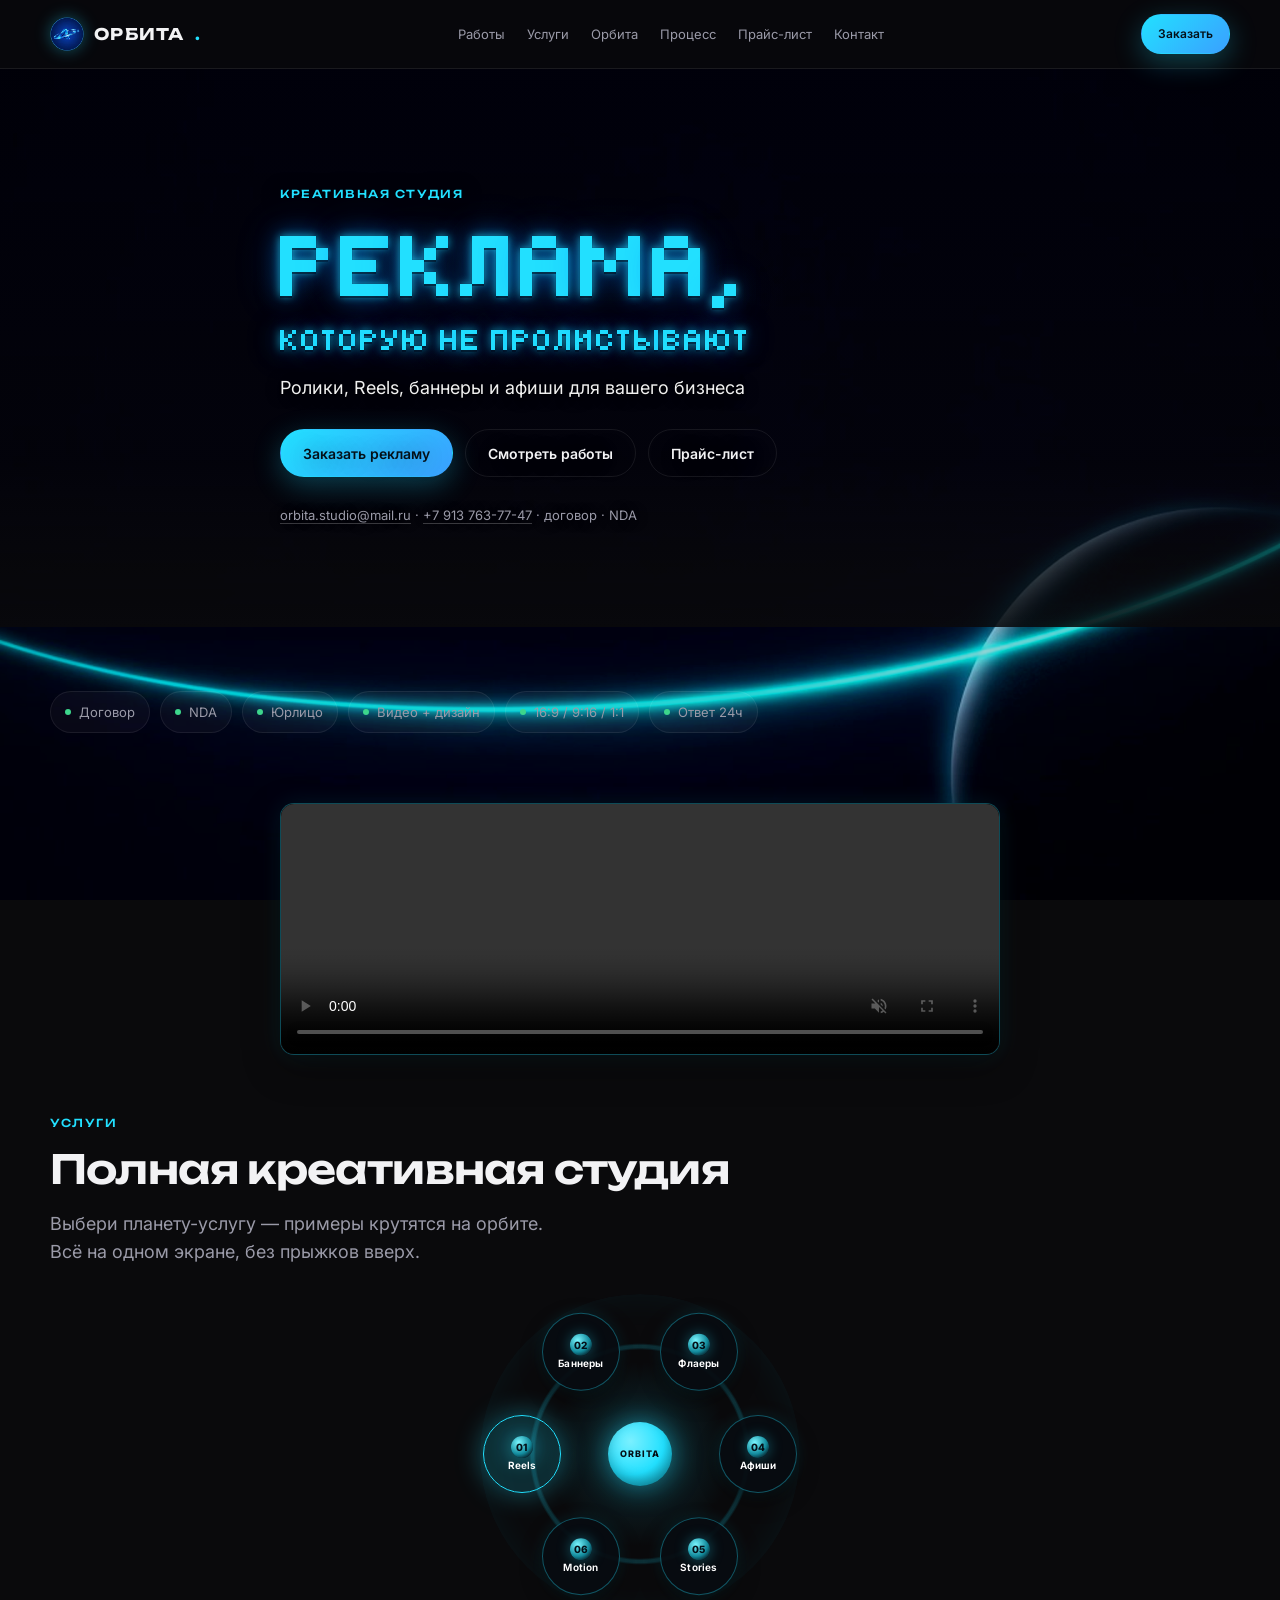
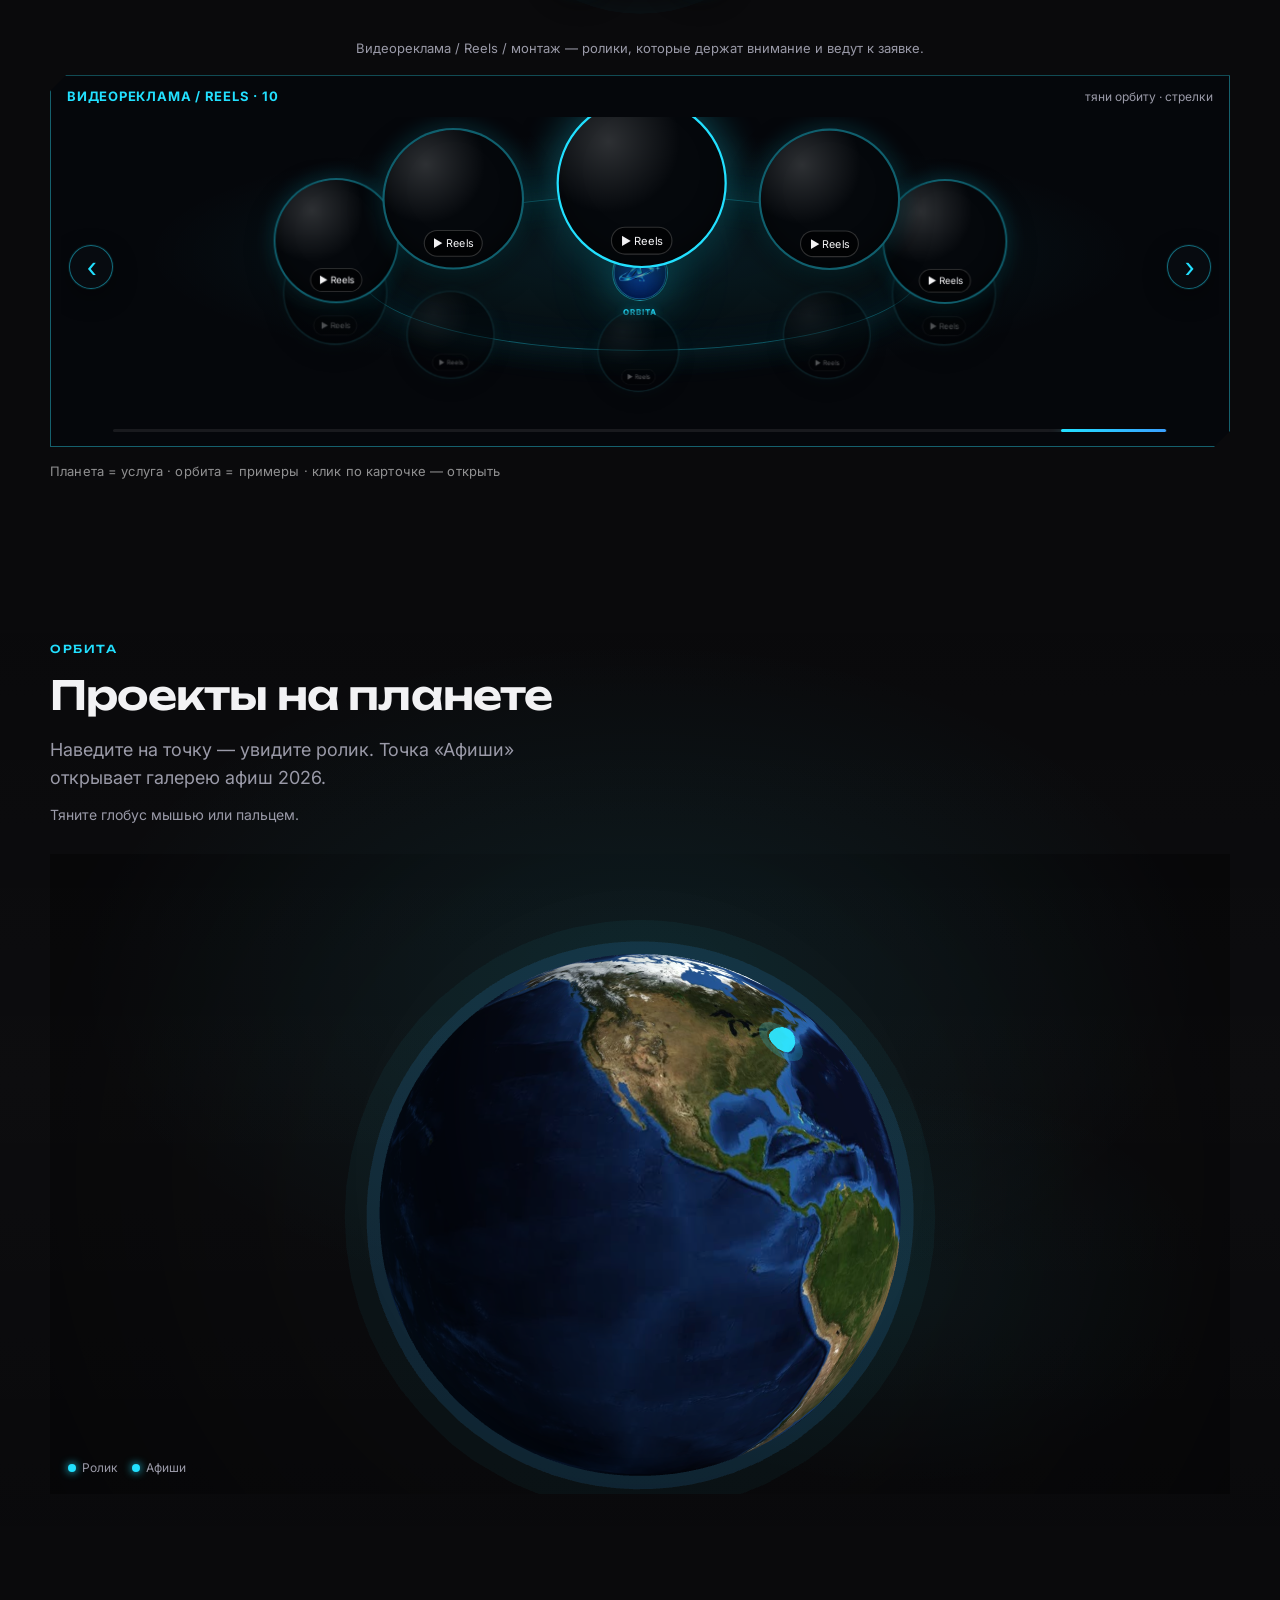
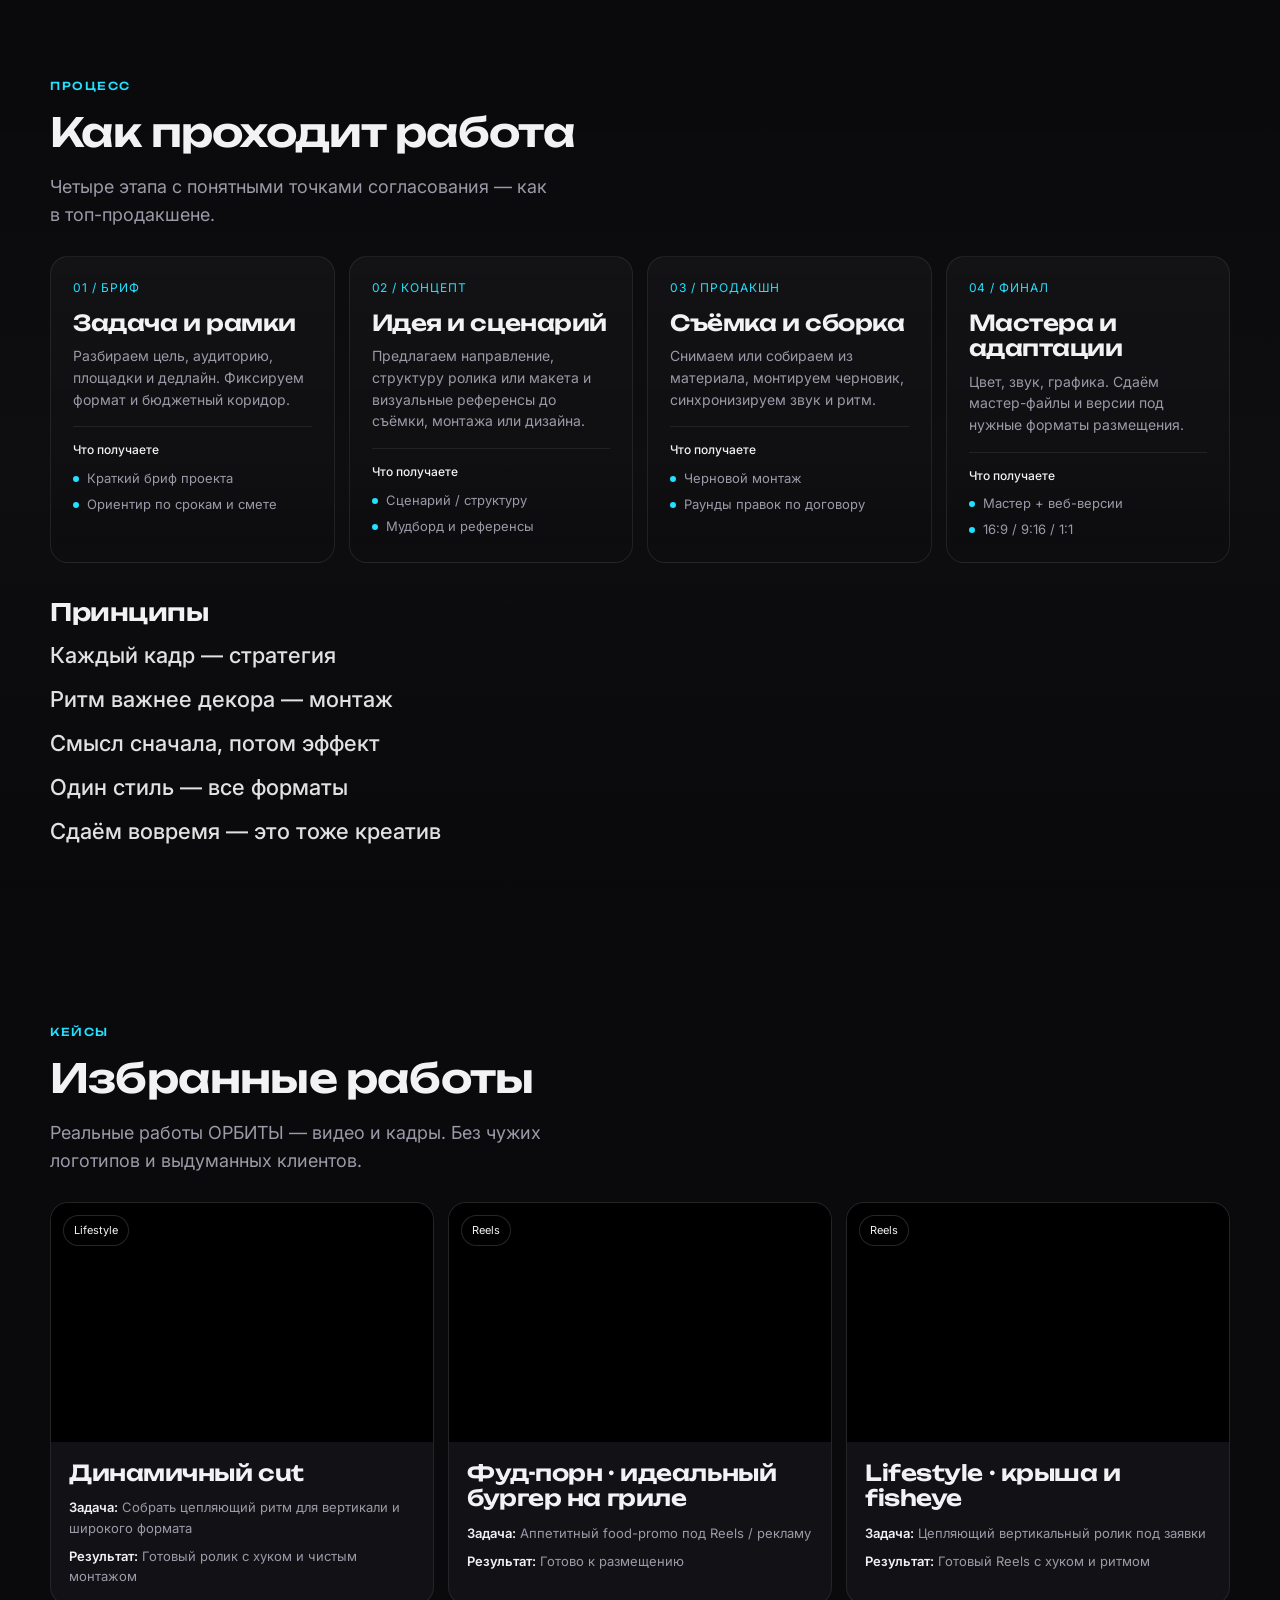
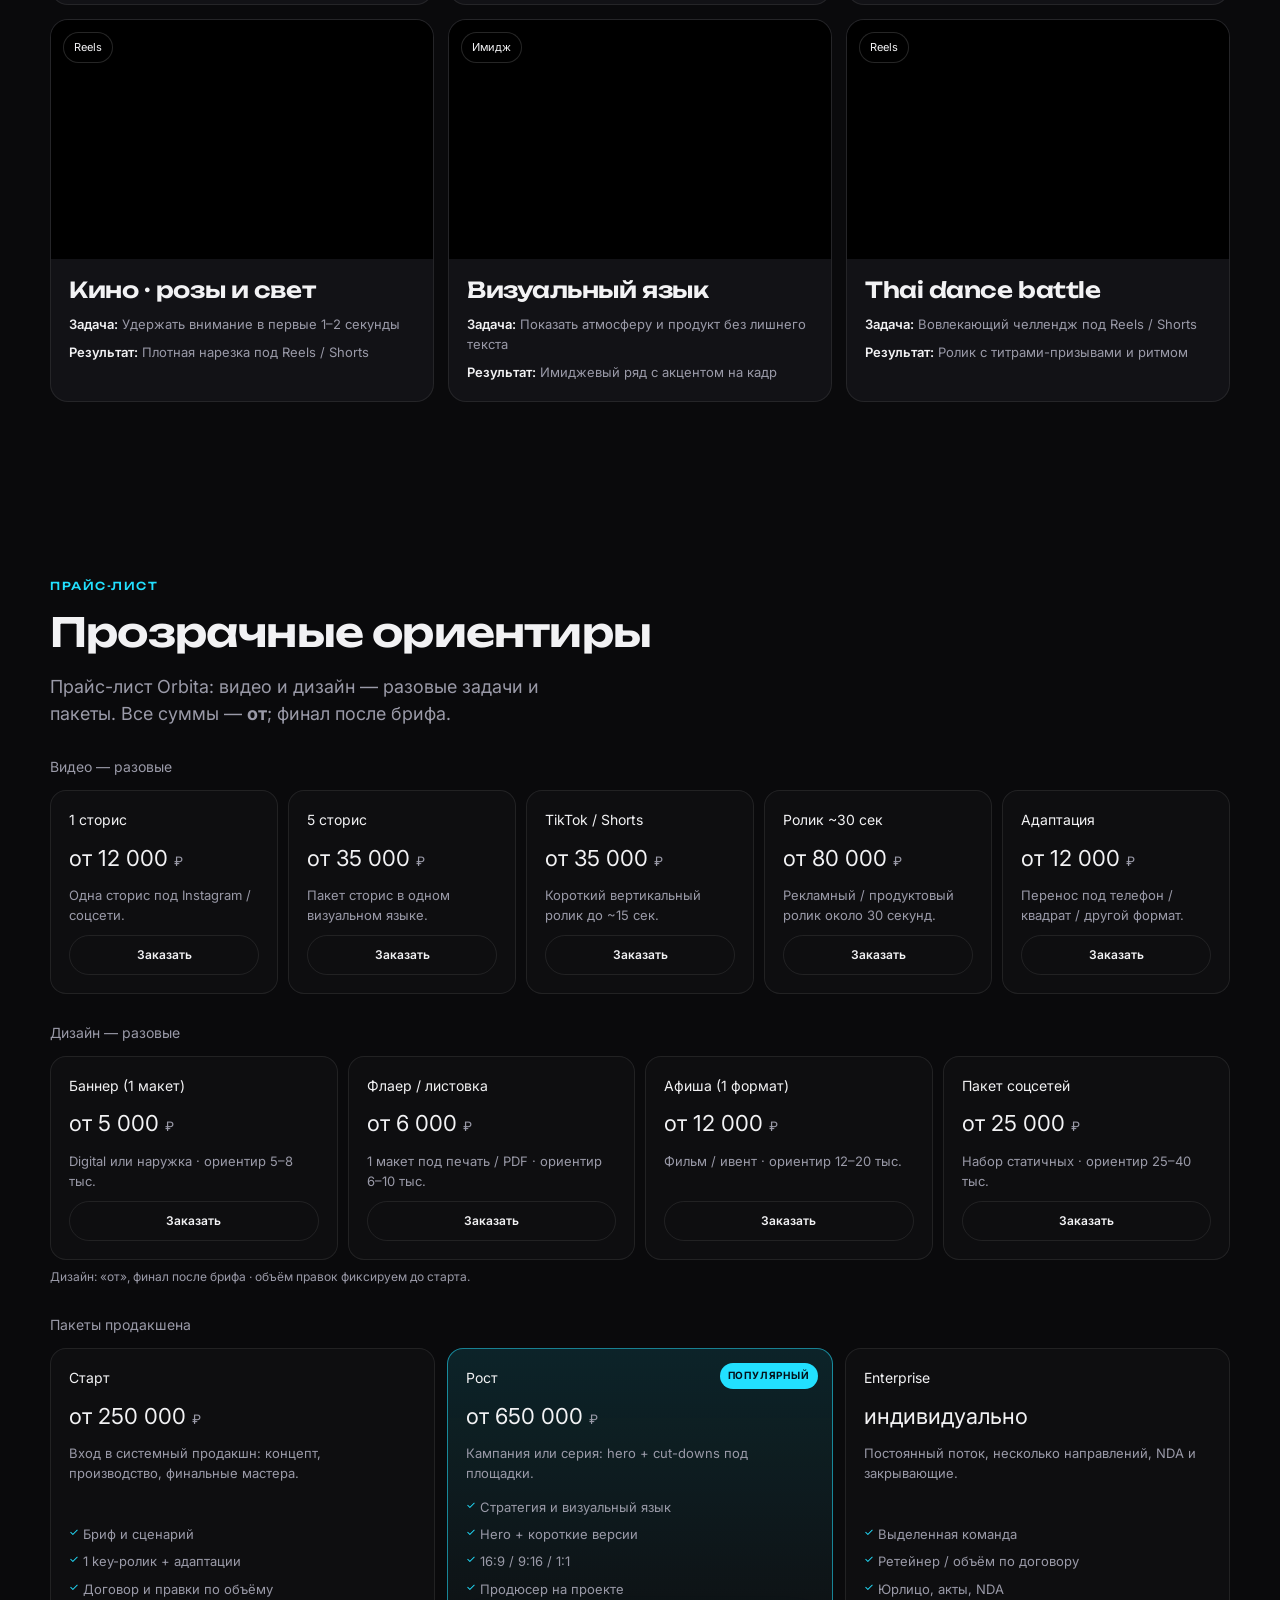
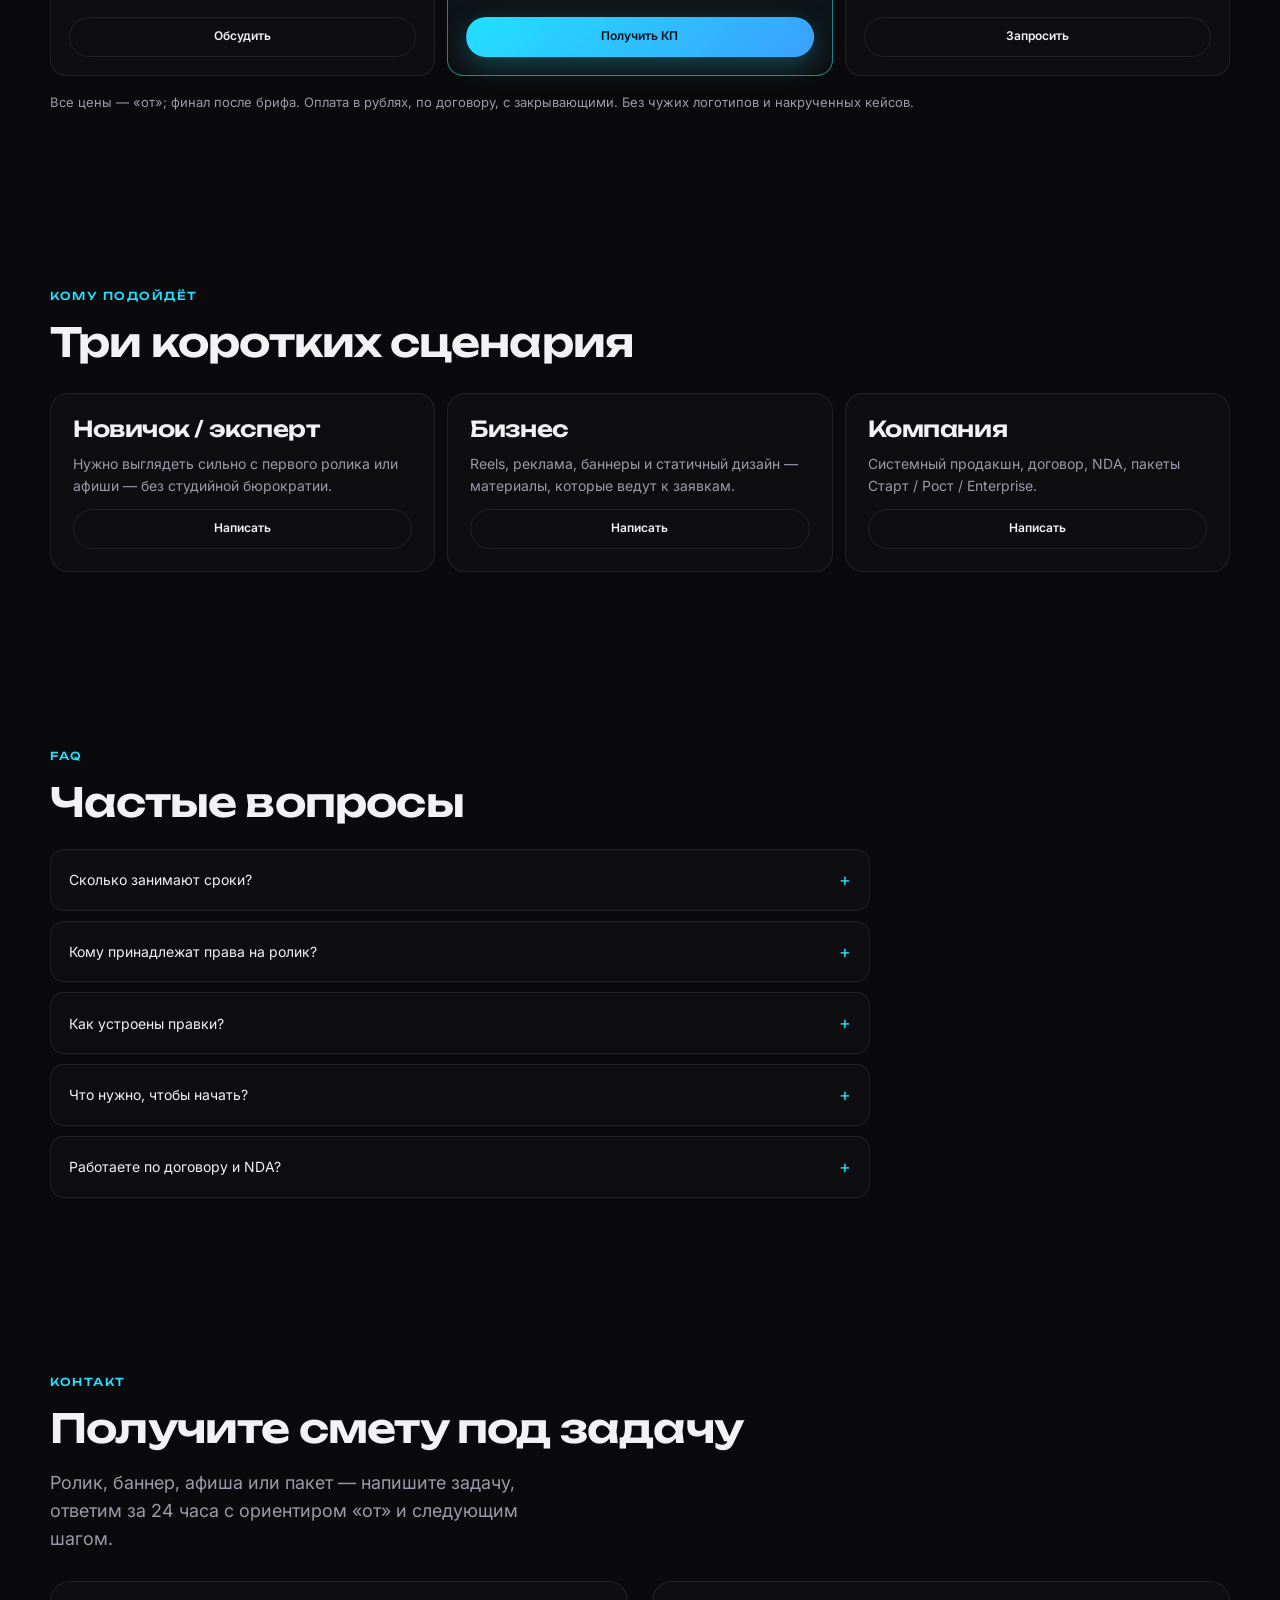
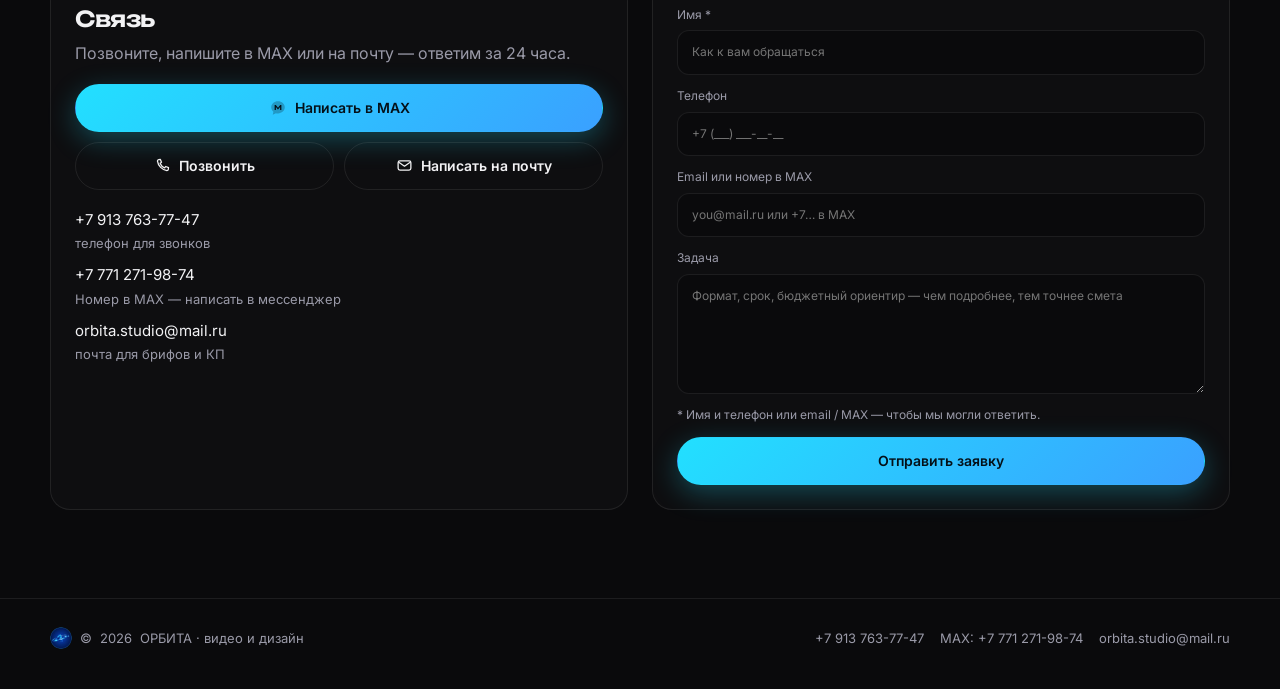
==== commit ac92a87a: "Mobile feed: Nike spot (work-18) first; seamless crossfade loop for hero bg video" ====
--- a/index.html
+++ b/index.html
@@ -1,7 +1,7 @@
 <!DOCTYPE html><html lang="ru"><head><meta charset="UTF-8">
 <meta http-equiv="Cache-Control" content="no-cache, no-store, must-revalidate">
-<meta name="orbita-build" content="202609251915">
-<meta http-equiv="refresh" content="0; url=orbita-agency.html?v=202609251915">
-<script>location.replace("orbita-agency.html?v=202609251915"+location.search.replace(/^\?/,"&")+location.hash);</script></head>
+<meta name="orbita-build" content="202609252030">
+<meta http-equiv="refresh" content="0; url=orbita-agency.html?v=202609252030">
+<script>location.replace("orbita-agency.html?v=202609252030"+location.search.replace(/^\?/,"&")+location.hash);</script></head>
 <body style="background:#07070a;display:flex;min-height:100vh;align-items:center;justify-content:center;font-family:system-ui">
-<a style="color:#22e0ff" href="orbita-agency.html?v=202609251915">Открыть · 202609251915</a></body></html>
+<a style="color:#22e0ff" href="orbita-agency.html?v=202609252030">Открыть · 202609252030</a></body></html>
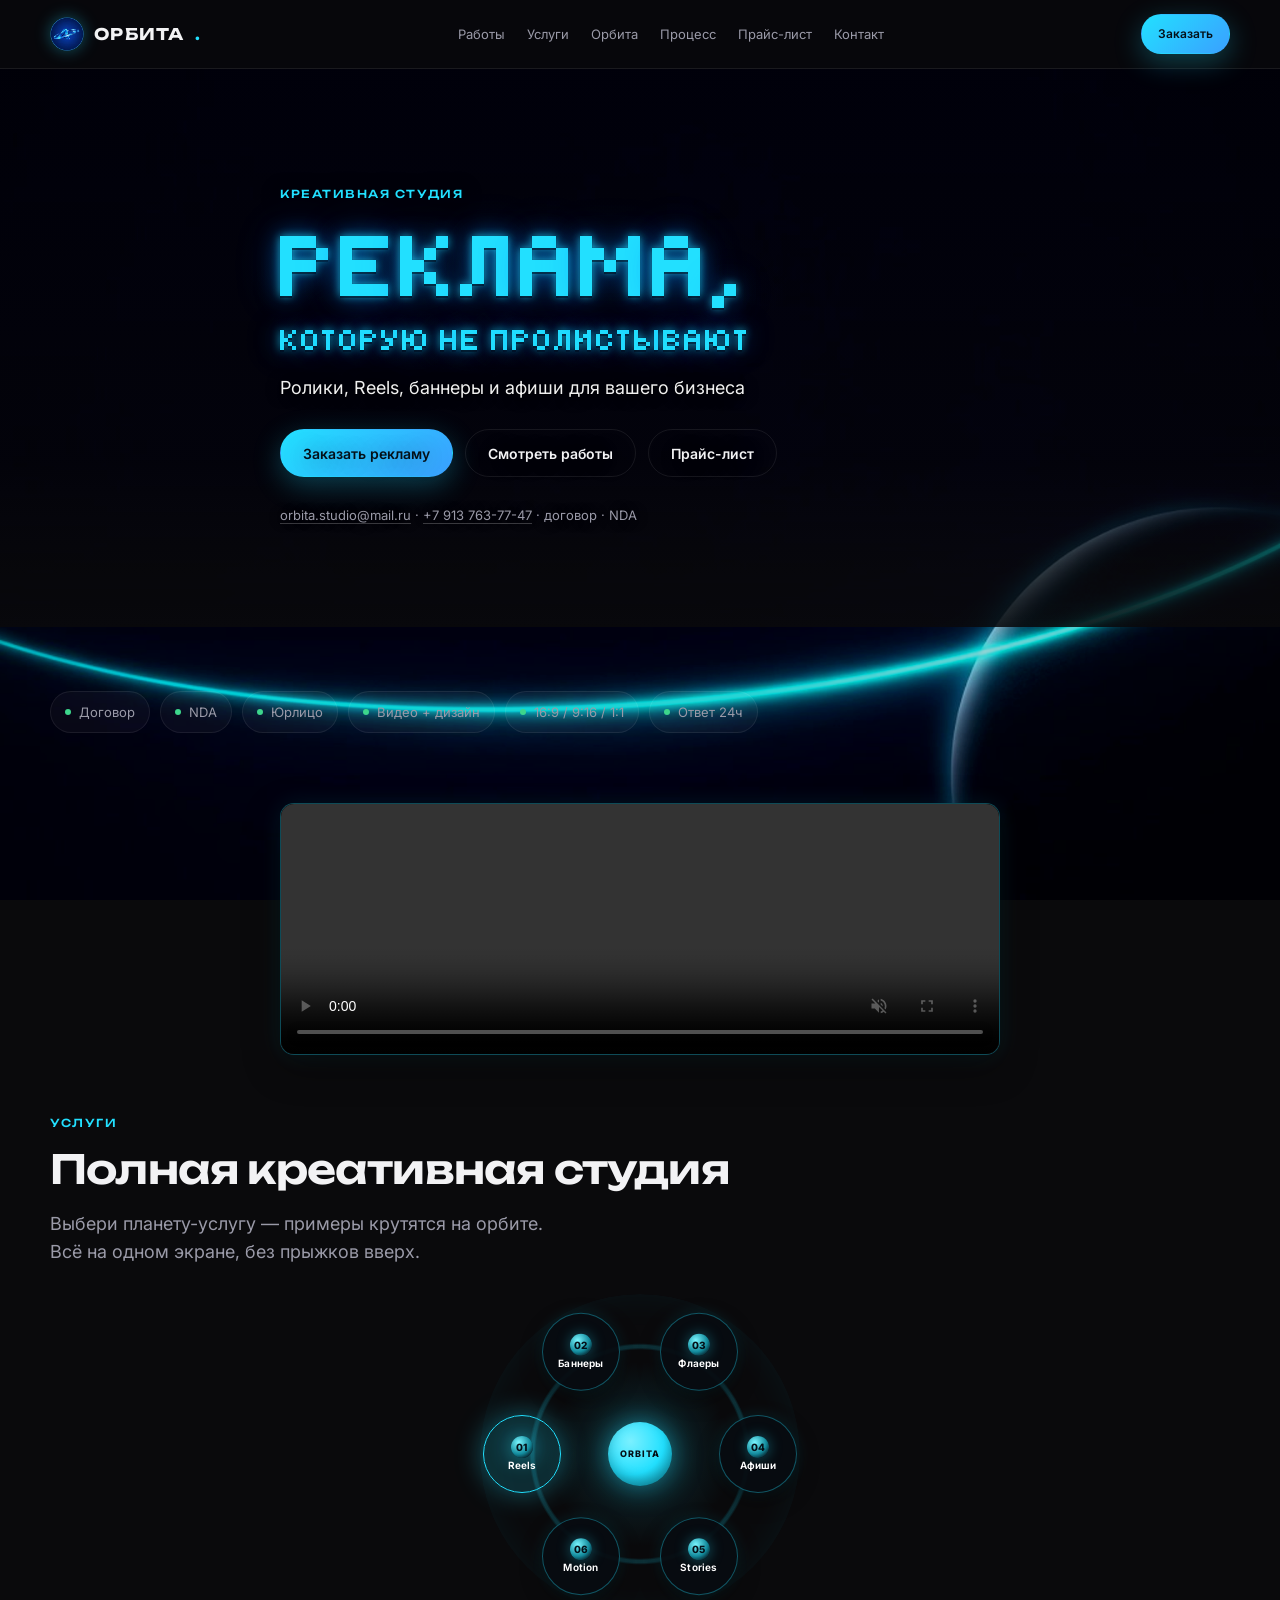
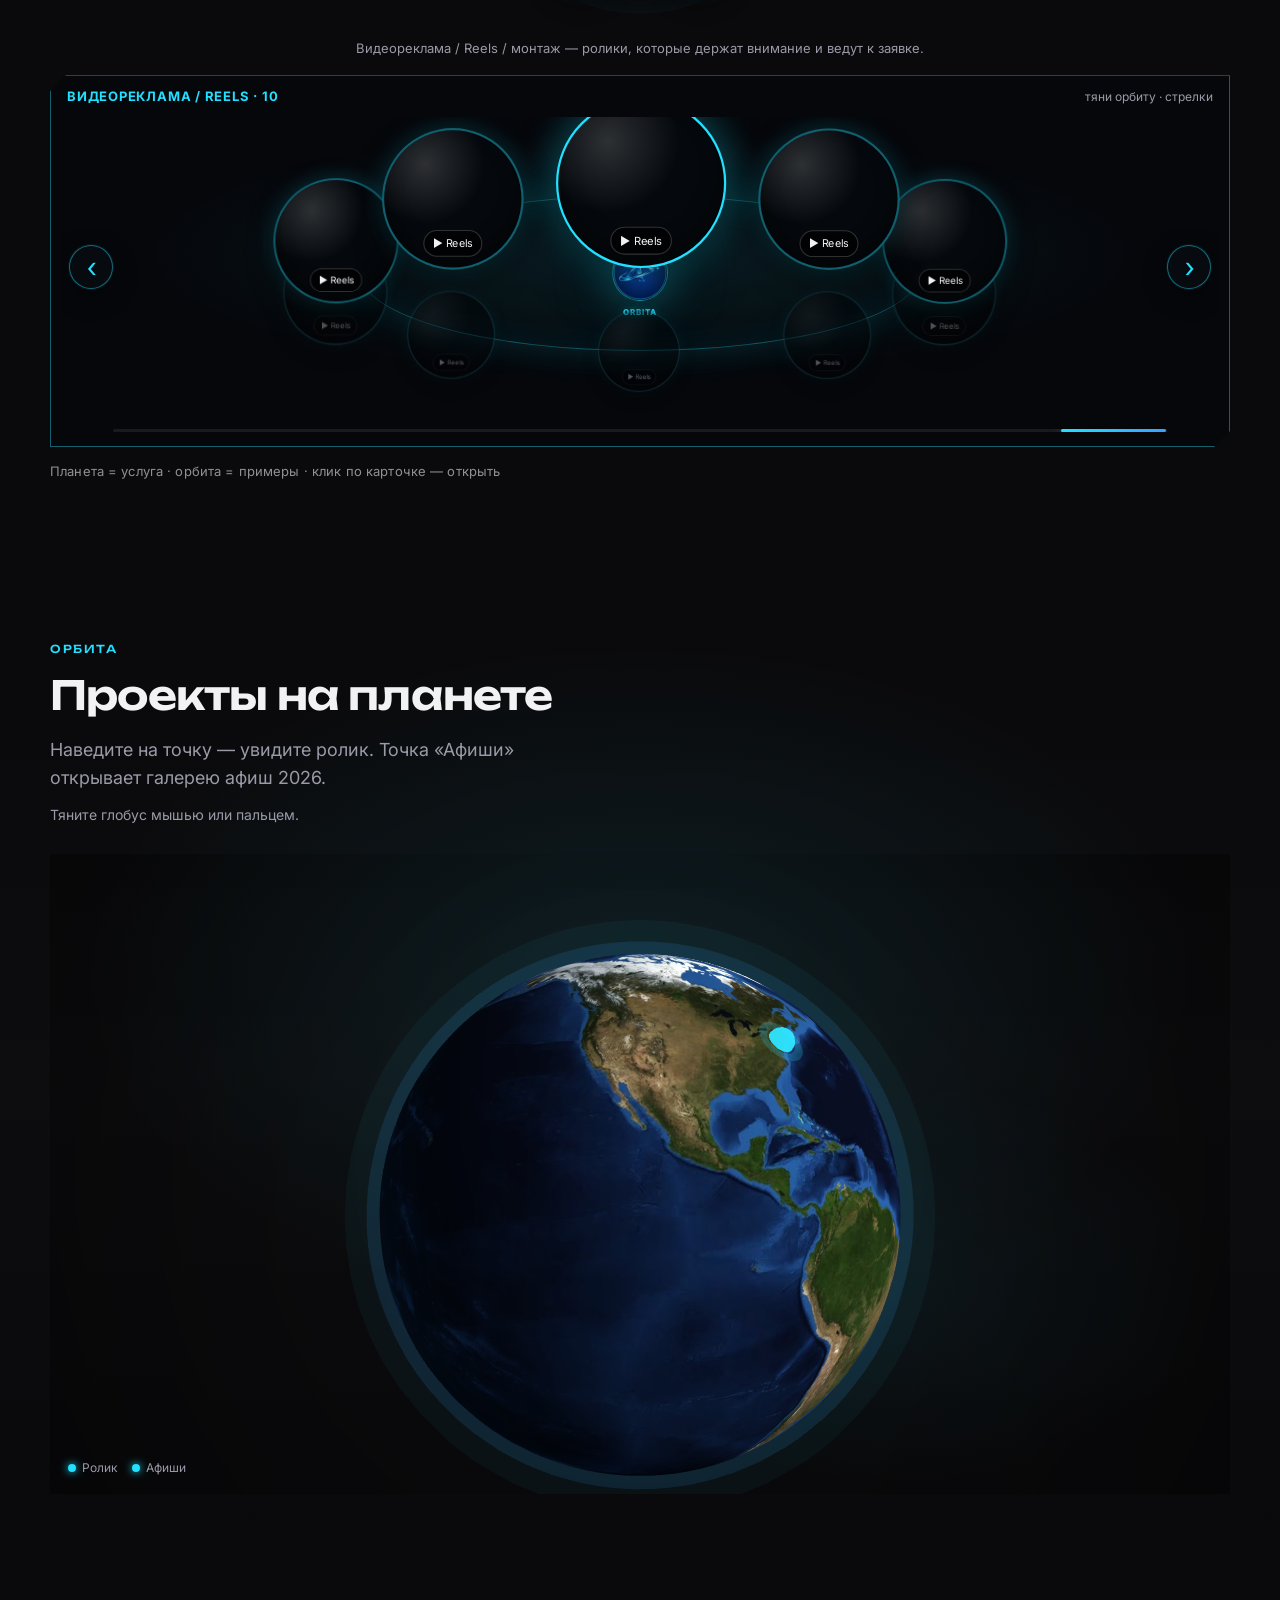
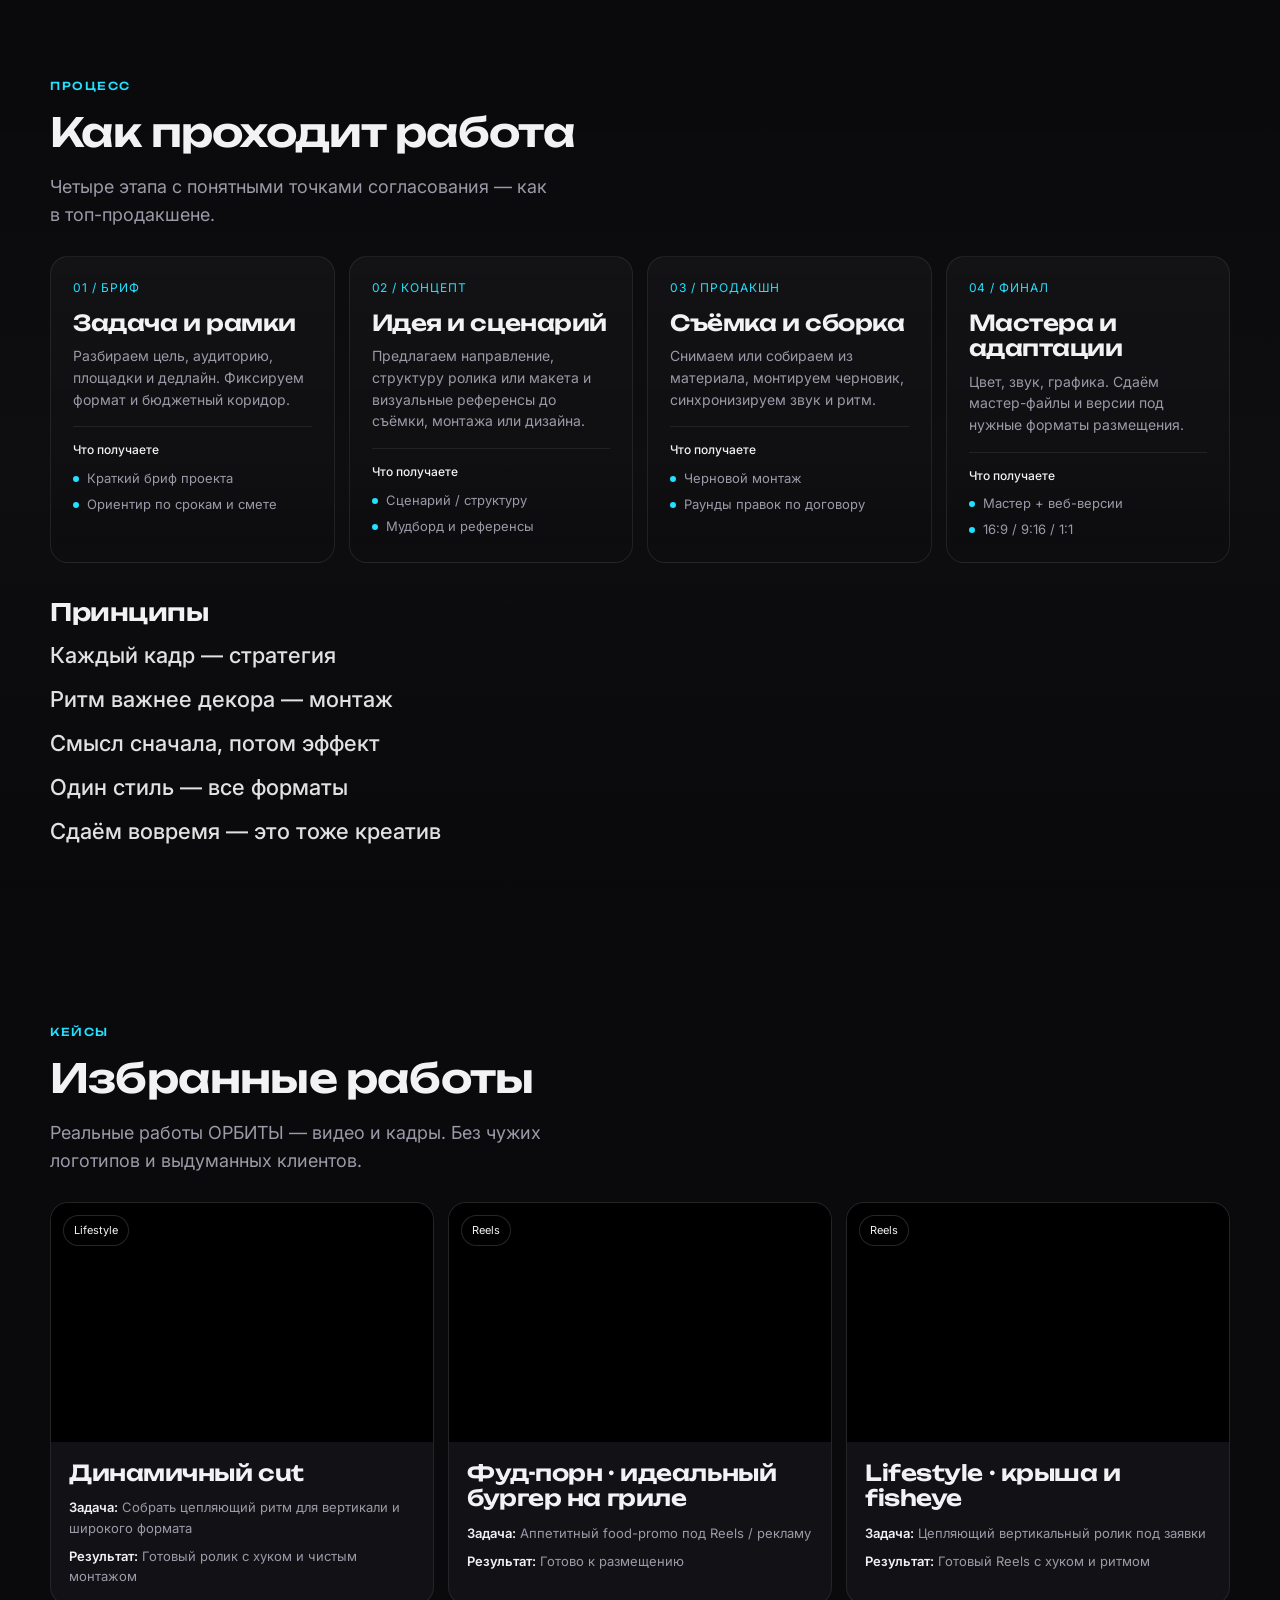
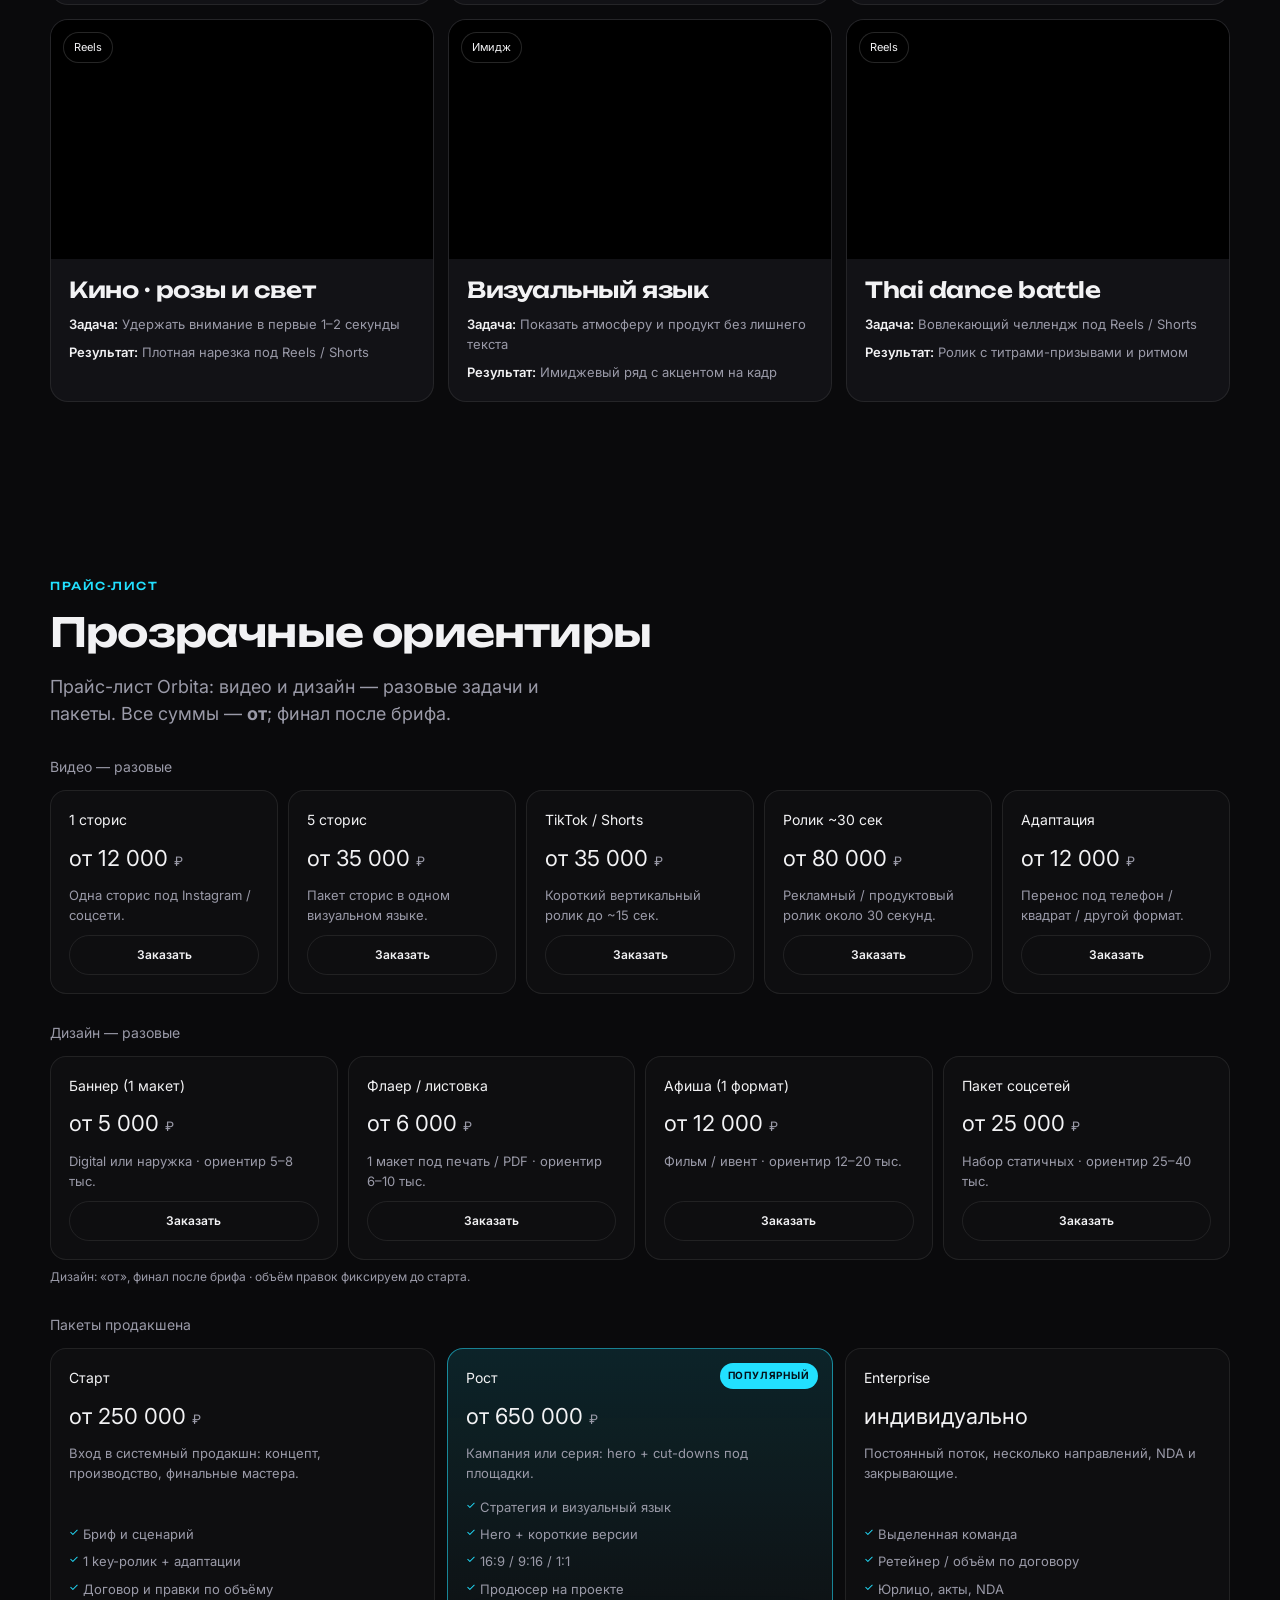
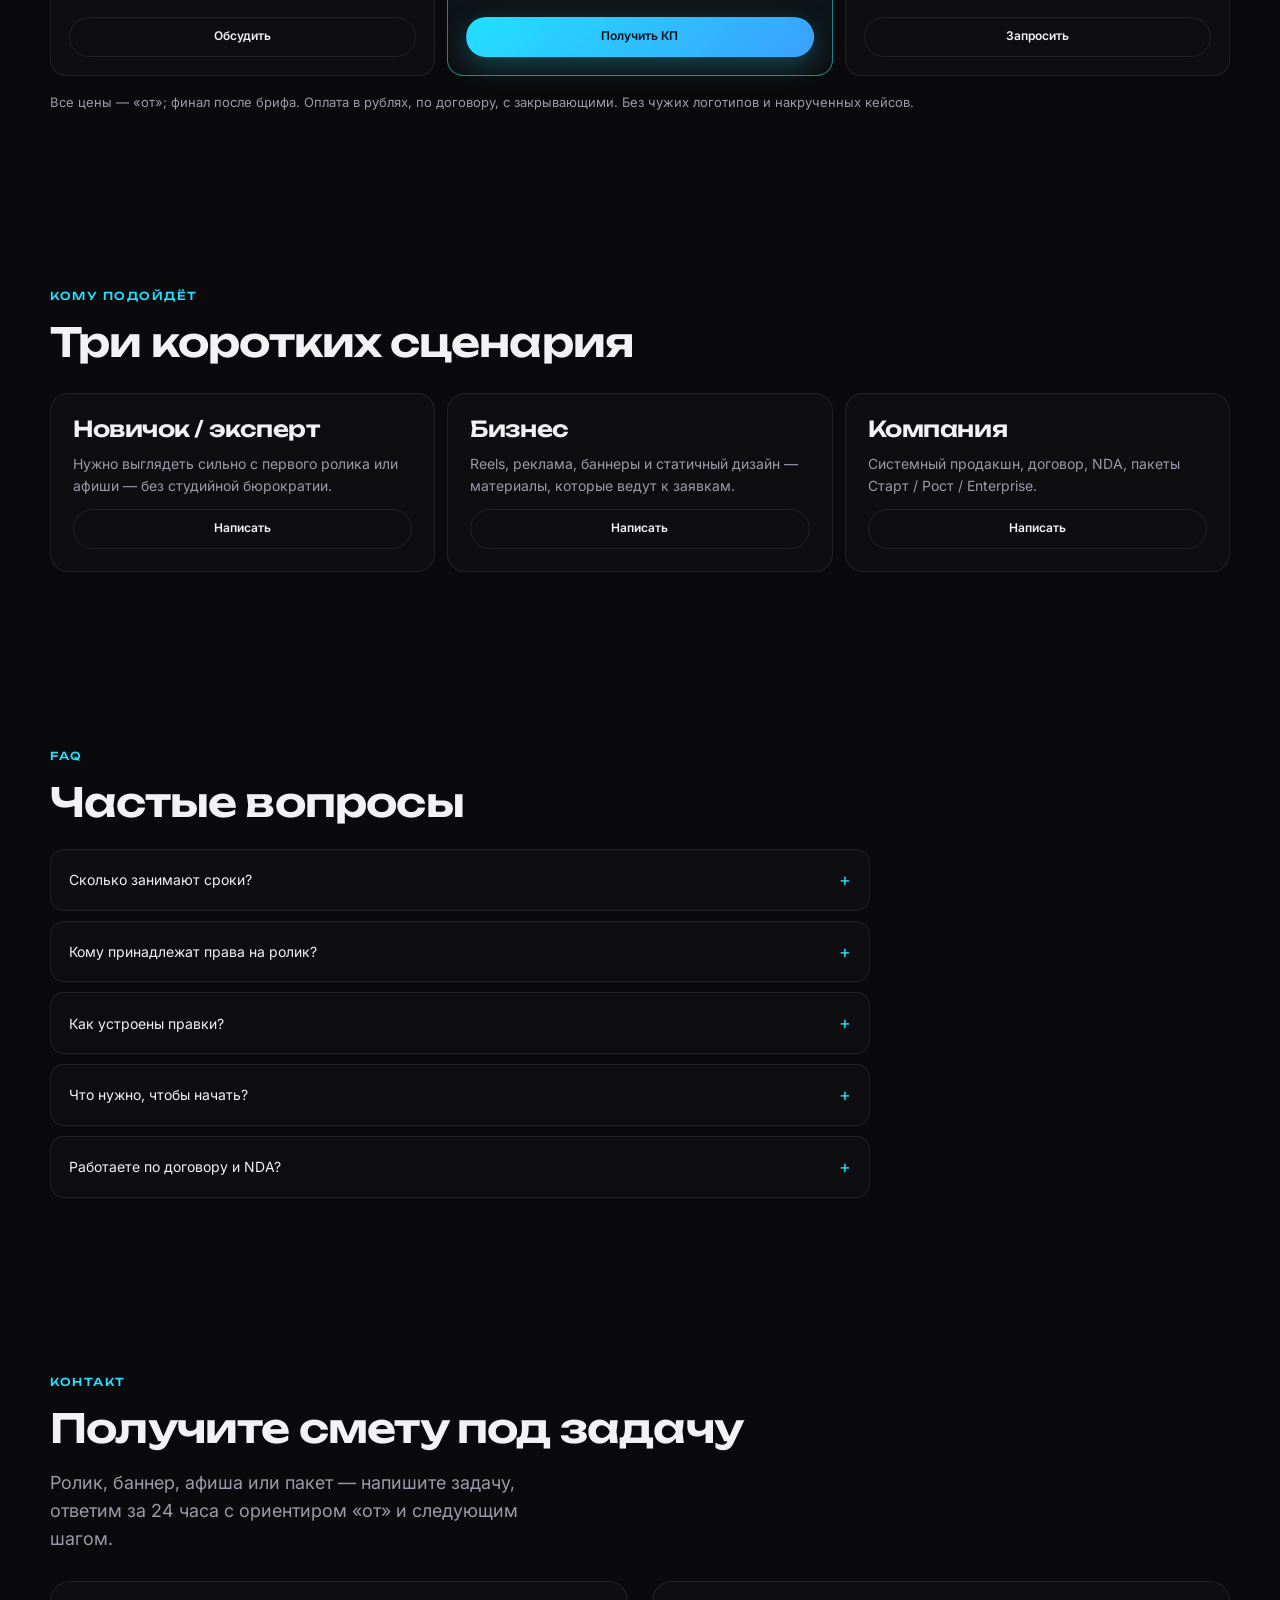
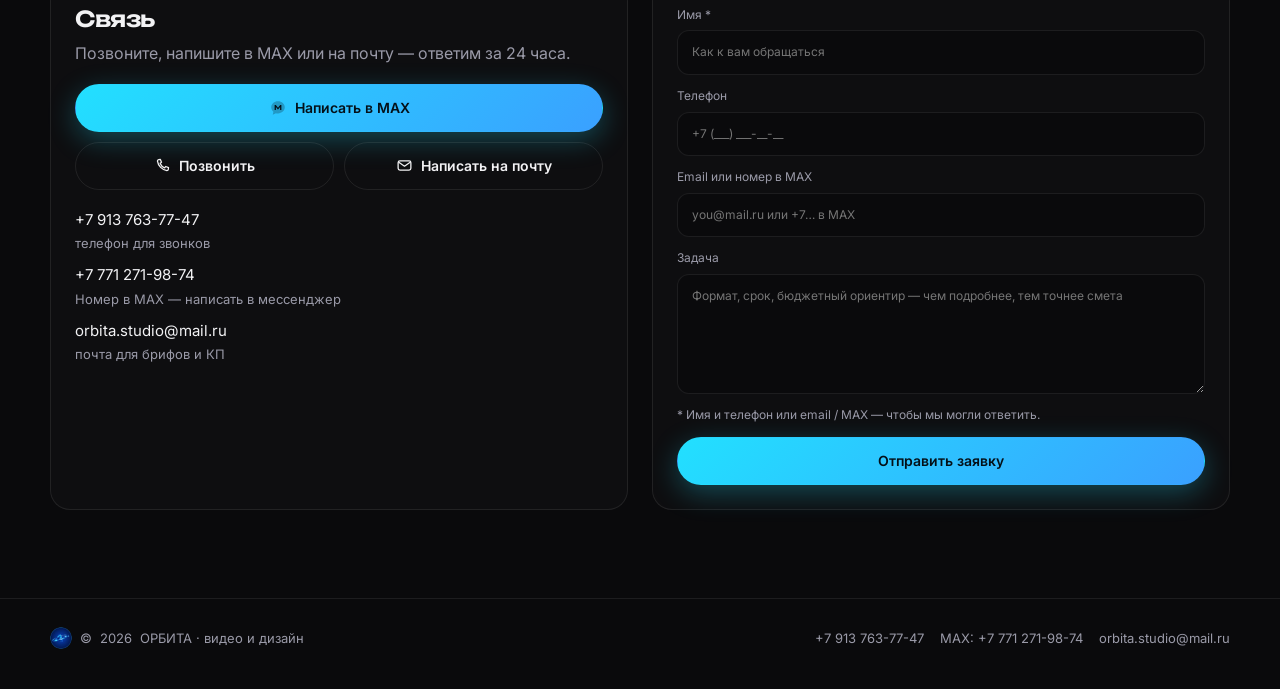
==== commit 9444b608: "Hero bg: truly seamless ping-pong loop (eased, optical-flow turnaround) from original footage; bust " ====
--- a/index.html
+++ b/index.html
@@ -1,7 +1,7 @@
 <!DOCTYPE html><html lang="ru"><head><meta charset="UTF-8">
 <meta http-equiv="Cache-Control" content="no-cache, no-store, must-revalidate">
-<meta name="orbita-build" content="202609252030">
-<meta http-equiv="refresh" content="0; url=orbita-agency.html?v=202609252030">
-<script>location.replace("orbita-agency.html?v=202609252030"+location.search.replace(/^\?/,"&")+location.hash);</script></head>
+<meta name="orbita-build" content="202609252045">
+<meta http-equiv="refresh" content="0; url=orbita-agency.html?v=202609252045">
+<script>location.replace("orbita-agency.html?v=202609252045"+location.search.replace(/^\?/,"&")+location.hash);</script></head>
 <body style="background:#07070a;display:flex;min-height:100vh;align-items:center;justify-content:center;font-family:system-ui">
-<a style="color:#22e0ff" href="orbita-agency.html?v=202609252030">Открыть · 202609252030</a></body></html>
+<a style="color:#22e0ff" href="orbita-agency.html?v=202609252045">Открыть · 202609252045</a></body></html>
